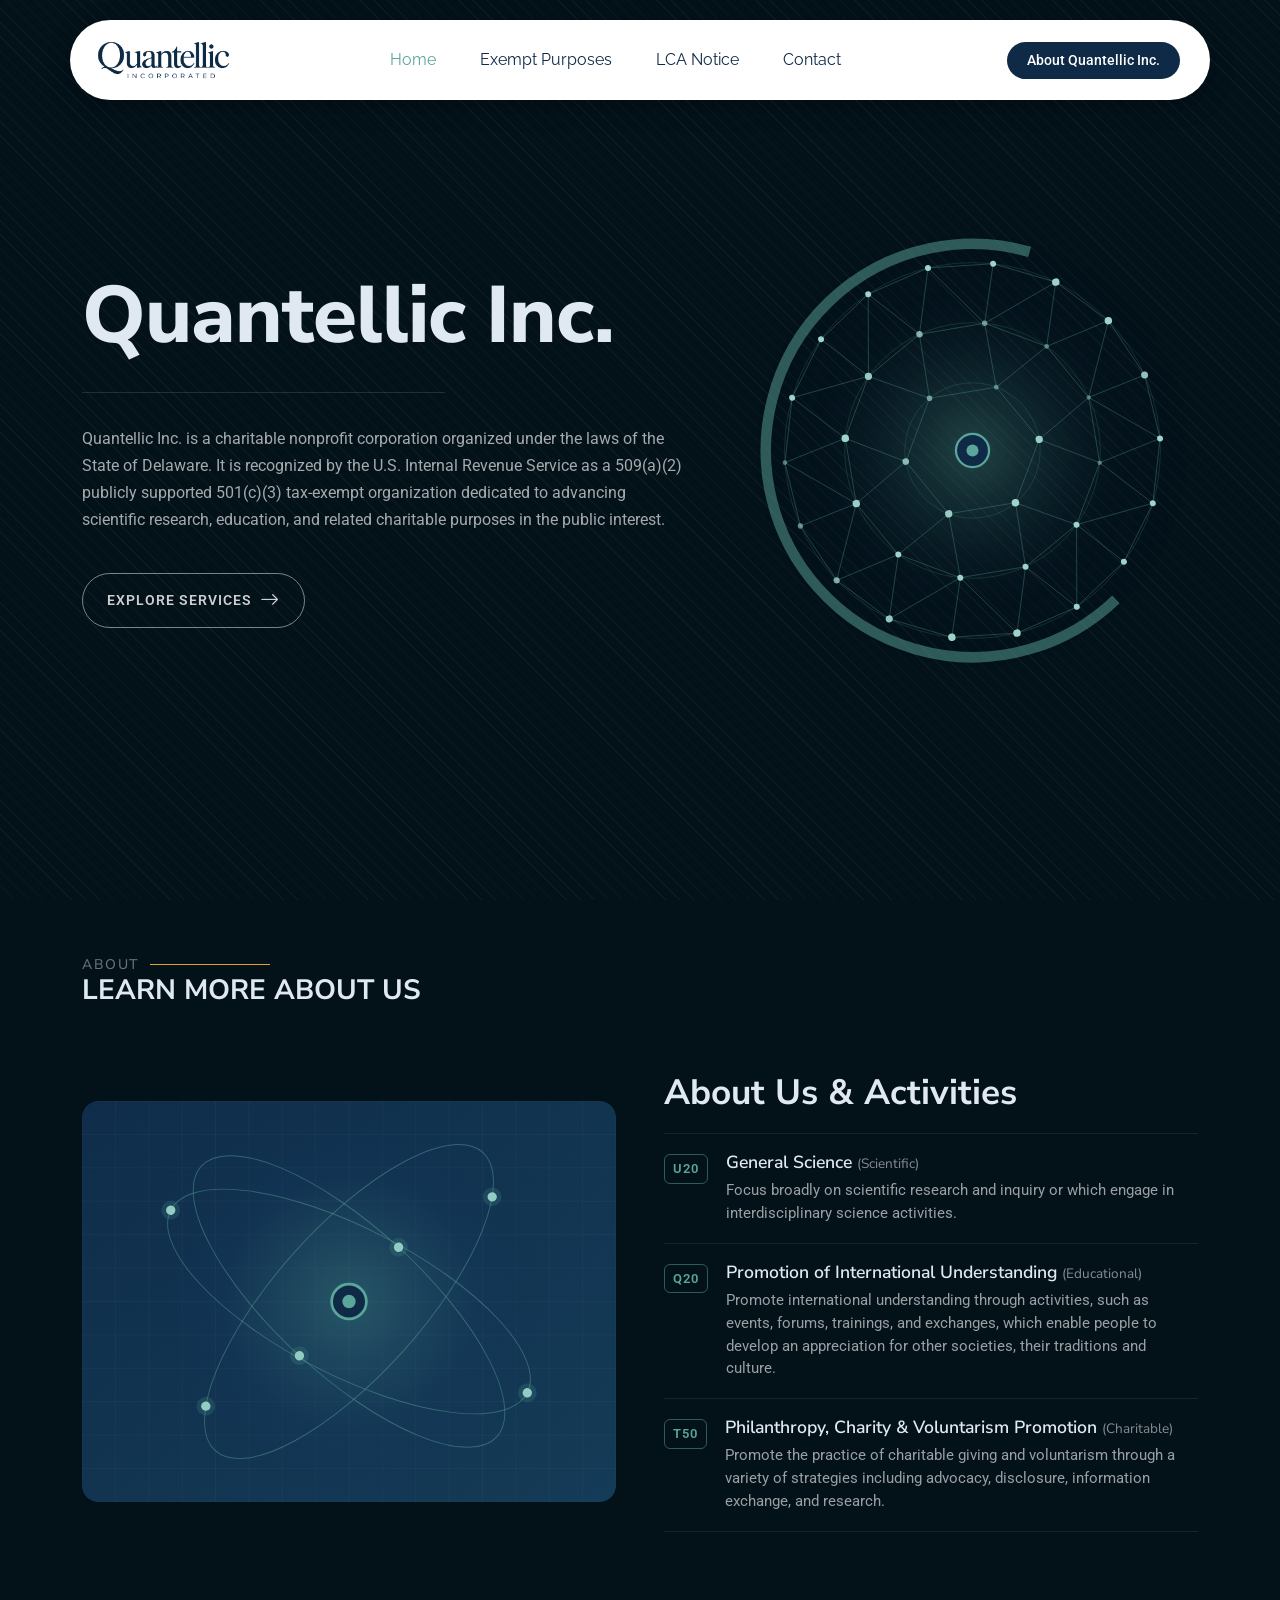
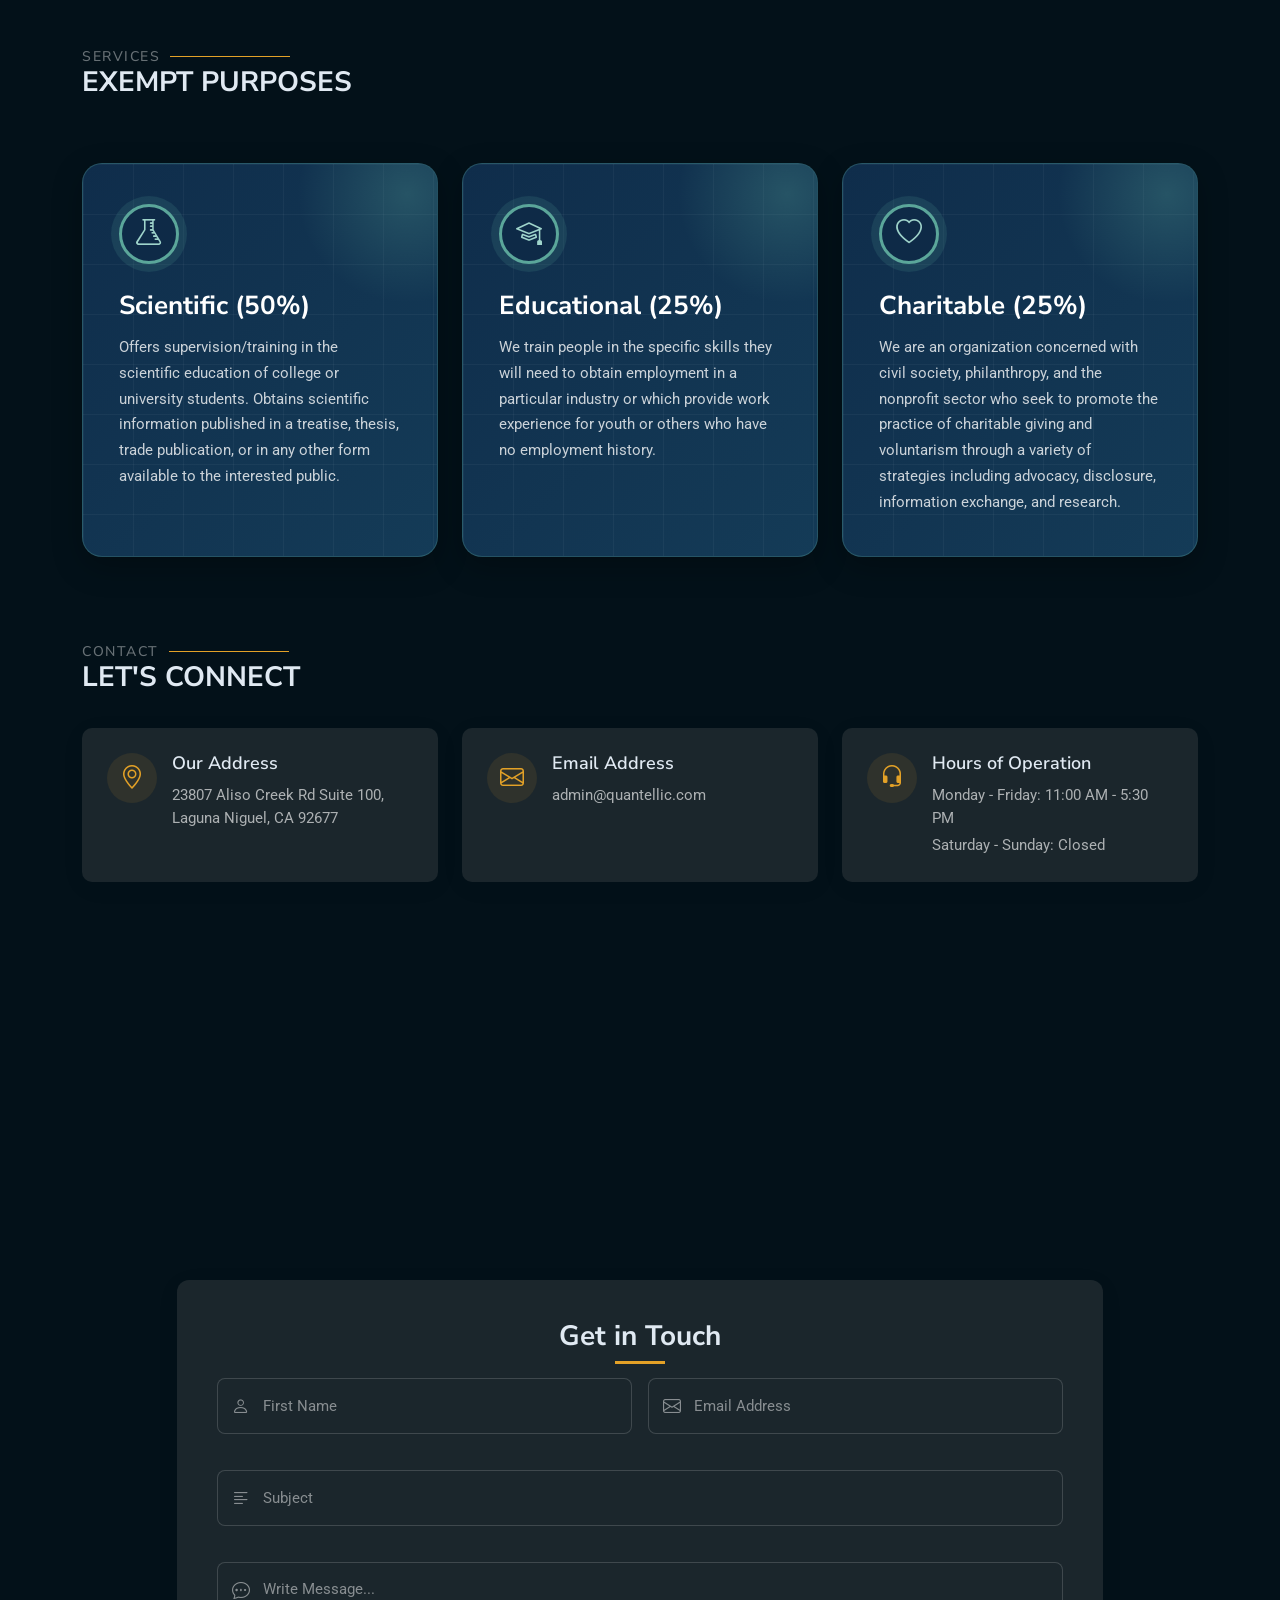
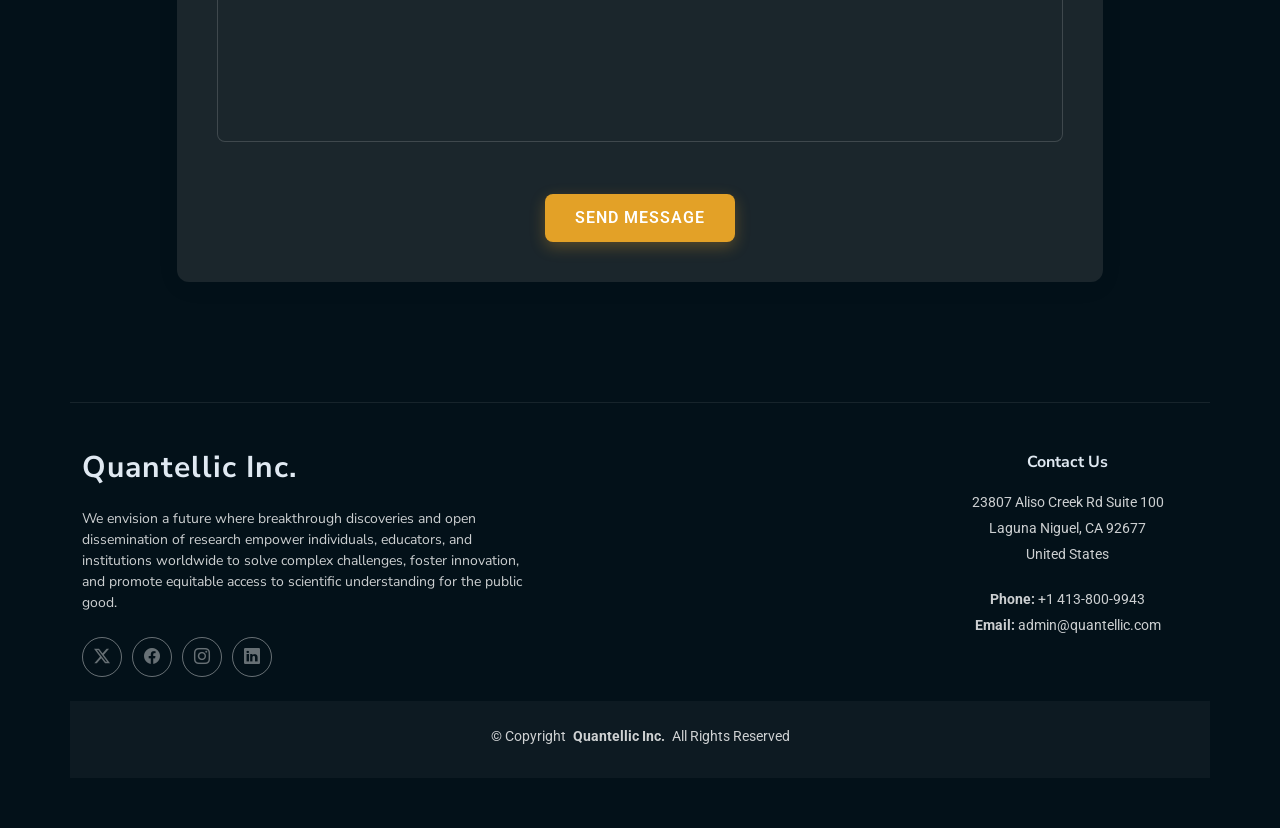
==== index.html @ 85e86e4e "Cache-bust main.css/main.js so browsers pick up the new header styles Co-Authored-By: Claude Fable 5" ====
<!DOCTYPE html>
<html lang="en">

<head>
  <meta charset="utf-8">
  <meta content="width=device-width, initial-scale=1.0" name="viewport">
  <title>Quantellic Inc.</title>
  <meta name="description" content="">
  <meta name="keywords" content="">

  <!-- Favicons -->
  <link href="assets/img/favicon.png" rel="icon" type="image/png">
  <link href="favicon.ico" rel="shortcut icon">
  <link href="assets/img/apple-touch-icon.png" rel="apple-touch-icon">

  <!-- Fonts -->
  <link href="https://fonts.googleapis.com" rel="preconnect">
  <link href="https://fonts.gstatic.com" rel="preconnect" crossorigin>
  <link href="https://fonts.googleapis.com/css2?family=Roboto:ital,wght@0,100;0,300;0,400;0,500;0,700;0,900;1,100;1,300;1,400;1,500;1,700;1,900&family=Raleway:ital,wght@0,100;0,200;0,300;0,400;0,500;0,600;0,700;0,800;0,900;1,100;1,200;1,300;1,400;1,500;1,600;1,700;1,800;1,900&family=Nunito+Sans:ital,wght@0,200;0,300;0,400;0,600;0,700;0,800;0,900;1,200;1,300;1,400;1,600;1,700;1,800;1,900&display=swap" rel="stylesheet">

  <!-- Vendor CSS Files -->
  <link href="assets/vendor/bootstrap/css/bootstrap.min.css" rel="stylesheet">
  <link href="assets/vendor/bootstrap-icons/bootstrap-icons.css" rel="stylesheet">
  <link href="assets/vendor/aos/aos.css" rel="stylesheet">
  <link href="assets/vendor/swiper/swiper-bundle.min.css" rel="stylesheet">
  <link href="assets/vendor/glightbox/css/glightbox.min.css" rel="stylesheet">

  <!-- Main CSS File -->
  <link href="assets/css/main.css?v=20261016" rel="stylesheet">

  <!-- =======================================================
  * Template Name: Strategy
  * Template URL: https://bootstrapmade.com/strategy-bootstrap-agency-template/
  * Updated: Jun 06 2025 with Bootstrap v5.3.6
  * Author: BootstrapMade.com
  * License: https://bootstrapmade.com/license/
  ======================================================== -->
</head>

<body class="index-page">

  <header id="header" class="header d-flex align-items-center fixed-top">
    <div class="header-container container-fluid container-xl position-relative d-flex align-items-center justify-content-between">

      <a href="index.html" class="logo d-flex align-items-center me-auto me-xl-0">
        <img src="assets/img/wordmark.png" alt="Quantellic Inc.">
        <h1 class="sitename visually-hidden">Quantellic Inc.</h1>
      </a>

      <nav id="navmenu" class="navmenu">
        <ul>
          <li><a href="#hero" class="active">Home</a></li>
          <!-- <li><a href="#about">About</a></li> -->
          <li><a href="#services">Exempt Purposes</a></li>
          <!-- <li class="dropdown"><a href="#"><span>Dropdown</span> <i class="bi bi-chevron-down toggle-dropdown"></i></a>
            <ul>
              <li><a href="#">Dropdown 1</a></li>
              <li class="dropdown"><a href="#"><span>Deep Dropdown</span> <i class="bi bi-chevron-down toggle-dropdown"></i></a>
                <ul>
                  <li><a href="#">Deep Dropdown 1</a></li>
                  <li><a href="#">Deep Dropdown 2</a></li>
                  <li><a href="#">Deep Dropdown 3</a></li>
                  <li><a href="#">Deep Dropdown 4</a></li>
                  <li><a href="#">Deep Dropdown 5</a></li>
                </ul>
              </li>
              <li><a href="#">Dropdown 2</a></li>
              <li><a href="#">Dropdown 3</a></li>
              <li><a href="#">Dropdown 4</a></li>
            </ul>
          </li> -->
           <li><a href="pdf/Quantellic_LCA_Notices_ETA9035E_Combined.pdf">LCA Notice</a></li>
          <li><a href="#contact">Contact</a></li>
        </ul>
        <i class="mobile-nav-toggle d-xl-none bi bi-list"></i>
      </nav>

      <a class="btn-getstarted" href="#about">About Quantellic Inc.</a>

    </div>
  </header>

  <main class="main">

    <!-- Hero Section -->
    <section id="hero" class="hero section">
      <div class="container">
        <div class="row">
          <div class="col-lg-7 content-col" data-aos="fade-up">
            <div class="content">
              <div class="main-heading">
                <h1>Quantellic Inc.</h1>
              </div>

              <div class="divider"></div>

              <div class="description">
                <p>Quantellic Inc. is a charitable nonprofit corporation organized under the laws of the State of Delaware. It is recognized by the U.S. Internal Revenue Service as a 509(a)(2) publicly supported 501(c)(3) tax-exempt organization dedicated to advancing scientific research, education, and related charitable purposes in the public interest.</p>
              </div>

              <div class="cta-button">
                <a href="#services" class="btn">
                  <span>EXPLORE SERVICES</span>
                  <i class="bi bi-arrow-right"></i>
                </a>
              </div>
            </div>
          </div>

          <div class="col-lg-5" data-aos="zoom-out">
            <div class="visual-content">
              <div class="fluid-shape">
                <img src="assets/img/hero-network.svg" alt="Research network illustration" class="fluid-img">
              </div>
            </div>
          </div>
        </div>
      </div>
    </section><!-- /Hero Section -->

    <!-- About Section -->
    <section id="about" class="about section">

      <!-- Section Title -->
      <div class="container section-title" data-aos="fade-up">
        <h2>About</h2>
        <div><span>Learn More</span> <span class="description-title">About Us</span></div>
      </div><!-- End Section Title -->

      <div class="container">

        <div class="row gx-5 align-items-center">
          <div class="col-lg-6" data-aos="fade-right" data-aos-delay="200">
            <div class="about-image">
              <img src="assets/img/about-orbits.svg" class="img-fluid rounded-4 shadow-sm" alt="Orbital illustration">
            </div>
          </div>

          <div class="col-lg-6 mt-4 mt-lg-0" data-aos="fade-left" data-aos-delay="300">
            <div class="about-content">
              <h2>About Us &amp; Activities</h2>

              <div class="activity-item">
                <span class="code">U20</span>
                <div>
                  <h4>General Science <small>(Scientific)</small></h4>
                  <p>Focus broadly on scientific research and inquiry or which engage in interdisciplinary science activities.</p>
                </div>
              </div>

              <div class="activity-item">
                <span class="code">Q20</span>
                <div>
                  <h4>Promotion of International Understanding <small>(Educational)</small></h4>
                  <p>Promote international understanding through activities, such as events, forums, trainings, and exchanges, which enable people to develop an appreciation for other societies, their traditions and culture.</p>
                </div>
              </div>

              <div class="activity-item">
                <span class="code">T50</span>
                <div>
                  <h4>Philanthropy, Charity &amp; Voluntarism Promotion <small>(Charitable)</small></h4>
                  <p>Promote the practice of charitable giving and voluntarism through a variety of strategies including advocacy, disclosure, information exchange, and research.</p>
                </div>
              </div>
            </div>
          </div>
        </div>

      </div>

    </section><!-- /About Section -->

    <!-- Services Section -->
    <section id="services" class="services section">

      <!-- Section Title -->
      <div class="container section-title" data-aos="fade-up">
        <h2>Services</h2>
        <div><span></span> <span class="description-title">Exempt Purposes</span></div>
      </div><!-- End Section Title -->

      <div class="container">
        <div class="row gy-4">
          <div class="col-lg-4 col-md-6" data-aos="fade-up" data-aos-delay="100">
            <div class="service-card">
              <div class="service-icon">
                <i class="bi bi-flask"></i>
              </div>
              <h3>Scientific (50%)</h3>
              <p>Offers supervision/training in the scientific education of college or university students. Obtains scientific information published in a treatise, thesis, trade publication, or in any other form available to the interested public.</p>
            </div>
          </div>
          <div class="col-lg-4 col-md-6" data-aos="fade-up" data-aos-delay="200">
            <div class="service-card">
              <div class="service-icon">
                <i class="bi bi-mortarboard"></i>
              </div>
              <h3>Educational (25%)</h3>
              <p>We train people in the specific skills they will need to obtain employment in a particular industry or which provide work experience for youth or others who have no employment history.</p>
            </div>
          </div>
          <div class="col-lg-4 col-md-6" data-aos="fade-up" data-aos-delay="300">
            <div class="service-card">
              <div class="service-icon">
                <i class="bi bi-heart"></i>
              </div>
              <h3>Charitable (25%)</h3>
              <p>We are an organization concerned with civil society, philanthropy, and the nonprofit sector who seek to promote the practice of charitable giving and voluntarism through a variety of strategies including advocacy, disclosure, information exchange, and research.</p>
            </div>
          </div>
        </div>
      </div>
    </section><!-- /Services Section -->


    <!-- Call To Action Section -->
   <!--  <section id="call-to-action" class="call-to-action section">

      <div class="container" data-aos="fade-up" data-aos-delay="100">

        <div class="advertise-1 d-flex flex-column flex-lg-row gap-4 align-items-center position-relative">

          <div class="content-left flex-grow-1" data-aos="fade-right" data-aos-delay="200">
            <span class="badge text-uppercase mb-2">Don't Miss!</span>
            <h2>Revolutionize Your Digital Experience Today</h2>
            <p class="my-4">Strategia accelerates your business growth through innovative solutions and cutting-edge technology. Join thousands of satisfied customers who have transformed their operations.</p>

            <div class="features d-flex flex-wrap gap-3 mb-4">
              <div class="feature-item">
                <i class="bi bi-check-circle-fill"></i>
                <span>Premium Support</span>
              </div>
              <div class="feature-item">
                <i class="bi bi-check-circle-fill"></i>
                <span>Cloud Integration</span>
              </div>
              <div class="feature-item">
                <i class="bi bi-check-circle-fill"></i>
                <span>Real-time Analytics</span>
              </div>
            </div>

            <div class="cta-buttons d-flex flex-wrap gap-3">
              <a href="#" class="btn btn-primary">Start Free Trial</a>
              <a href="#" class="btn btn-outline">Learn More</a>
            </div>
          </div>

          <div class="content-right position-relative" data-aos="fade-left" data-aos-delay="300">
            <img src="assets/img/misc/misc-1.webp" alt="Scientific" class="img-fluid rounded-4">
            <div class="floating-card">
              <div class="card-icon">
                <i class="bi bi-graph-up-arrow"></i>
              </div>
              <div class="card-content">
                <span class="stats-number">245%</span>
                <span class="stats-text">Growth Rate</span>
              </div>
            </div>
          </div>

          <div class="decoration">
            <div class="circle-1"></div>
            <div class="circle-2"></div>
          </div>

        </div>

      </div>

    </section> --><!-- /Call To Action Section -->

    <!-- Testimonials Section -->
    <!-- <section id="testimonials" class="testimonials section light-background"> -->

      <!-- Section Title -->
      <!-- <div class="container section-title" data-aos="fade-up">
        <h2>Testimonials</h2>
        <div><span>Check Our</span> <span class="description-title">Testimonials</span></div>
      </div> --><!-- End Section Title -->

      <!-- <div class="container" data-aos="fade-up" data-aos-delay="100">

        <div class="testimonials-slider swiper init-swiper">
          <script type="application/json" class="swiper-config">
            {
              "slidesPerView": 1,
              "loop": true,
              "speed": 600,
              "autoplay": {
                "delay": 5000
              },
              "navigation": {
                "nextEl": ".swiper-button-next",
                "prevEl": ".swiper-button-prev"
              }
            }
          </script>

          <div class="swiper-wrapper">

            <div class="swiper-slide">
              <div class="testimonial-item">
                <div class="row">
                  <div class="col-lg-8">
                    <h2>Sed ut perspiciatis unde omnis</h2>
                    <p>
                      Proin iaculis purus consequat sem cure digni ssim donec porttitora entum suscipit rhoncus. Accusantium quam, ultricies eget id, aliquam eget nibh et. Maecen aliquam, risus at semper.
                    </p>
                    <p>
                      Beatae magnam dolore quia ipsum. Voluptatem totam et qui dolore dignissimos. Amet quia sapiente laudantium nihil illo et assumenda sit cupiditate. Nam perspiciatis perferendis minus consequatur. Enim ut eos quo.
                    </p>
                    <div class="profile d-flex align-items-center">
                      <img src="assets/img/person/person-m-7.webp" class="profile-img" alt="">
                      <div class="profile-info">
                        <h3>Saul Goodman</h3>
                        <span>Client</span>
                      </div>
                    </div>
                  </div>
                  <div class="col-lg-4 d-none d-lg-block">
                    <div class="featured-img-wrapper">
                      <img src="assets/img/person/person-m-7.webp" class="featured-img" alt="">
                    </div>
                  </div>
                </div>
              </div>
            </div> --><!-- End Testimonial Item -->

            <!-- <div class="swiper-slide">
              <div class="testimonial-item">
                <div class="row">
                  <div class="col-lg-8">
                    <h2>Nemo enim ipsam voluptatem</h2>
                    <p>
                      Export tempor illum tamen malis malis eram quae irure esse labore quem cillum quid cillum eram malis quorum velit fore eram velit sunt aliqua noster fugiat irure amet legam anim culpa.
                    </p>
                    <p>
                      Dolorem excepturi esse qui amet maxime quibusdam aut repellendus voluptatum. Corrupti enim a repellat cumque est laborum fuga consequuntur. Dolorem nostrum deleniti quas voluptatem iure dolorum rerum. Repudiandae doloribus ut repellat harum vero aut. Modi aut velit aperiam aspernatur odit ut vitae.
                    </p>
                    <div class="profile d-flex align-items-center">
                      <img src="assets/img/person/person-f-8.webp" class="profile-img" alt="">
                      <div class="profile-info">
                        <h3>Sara Wilsson</h3>
                        <span>Designer</span>
                      </div>
                    </div>
                  </div>
                  <div class="col-lg-4 d-none d-lg-block">
                    <div class="featured-img-wrapper">
                      <img src="assets/img/person/person-f-8.webp" class="featured-img" alt="">
                    </div>
                  </div>
                </div>
              </div>
            </div> --><!-- End Testimonial Item -->

            <!-- <div class="swiper-slide">
              <div class="testimonial-item">
                <div class="row">
                  <div class="col-lg-8">
                    <h2>
                      Labore nostrum eos impedit
                    </h2>
                    <p>
                      Fugiat enim eram quae cillum dolore dolor amet nulla culpa multos export minim fugiat minim velit minim dolor enim duis veniam ipsum anim magna sunt elit fore quem dolore labore illum veniam.
                    </p>
                    <p>
                      Itaque ut explicabo vero occaecati est quam rerum sed. Numquam tempora aut aut quaerat quia illum. Nobis quia autem odit ipsam numquam. Doloribus sit sint corporis eius totam fuga. Hic nostrum suscipit corrupti nam expedita adipisci aut optio.
                    </p>
                    <div class="profile d-flex align-items-center">
                      <img src="assets/img/person/person-m-9.webp" class="profile-img" alt="">
                      <div class="profile-info">
                        <h3>Matt Brandon</h3>
                        <span>Freelancer</span>
                      </div>
                    </div>
                  </div>
                  <div class="col-lg-4 d-none d-lg-block">
                    <div class="featured-img-wrapper">
                      <img src="assets/img/person/person-m-9.webp" class="featured-img" alt="">
                    </div>
                  </div>
                </div>
              </div>
            </div> --><!-- End Testimonial Item -->

            <!-- <div class="swiper-slide">
              <div class="testimonial-item">
                <div class="row">
                  <div class="col-lg-8">
                    <h2>Impedit dolor facilis nulla</h2>
                    <p>
                      Enim nisi quem export duis labore cillum quae magna enim sint quorum nulla quem veniam duis minim tempor labore quem eram duis noster aute amet eram fore quis sint minim.
                    </p>
                    <p>
                      Omnis aspernatur accusantium qui delectus praesentium repellendus. Facilis sint odio aspernatur voluptas commodi qui qui qui pariatur. Corrupti deleniti itaque quaerat ipsum deleniti culpa tempora tempore. Et consequatur exercitationem hic aspernatur nobis est voluptatibus architecto laborum.
                    </p>
                    <div class="profile d-flex align-items-center">
                      <img src="assets/img/person/person-f-10.webp" class="profile-img" alt="">
                      <div class="profile-info">
                        <h3>Jena Karlis</h3>
                        <span>Store Owner</span>
                      </div>
                    </div>
                  </div>
                  <div class="col-lg-4 d-none d-lg-block">
                    <div class="featured-img-wrapper">
                      <img src="assets/img/person/person-f-10.webp" class="featured-img" alt="">
                    </div>
                  </div>
                </div>
              </div>
            </div> --><!-- End Testimonial Item -->

         <!--  </div>

          <div class="swiper-navigation w-100 d-flex align-items-center justify-content-center">
            <div class="swiper-button-prev"></div>
            <div class="swiper-button-next"></div>
          </div>

        </div>

      </div>

    </section> --><!-- /Testimonials Section -->

    <!-- Portfolio Section -->
    <!-- <section id="portfolio" class="portfolio section"> -->

      <!-- Section Title -->
      <!-- <div class="container section-title" data-aos="fade-up">
        <h2>Portfolio</h2>
        <div><span>Check Our</span> <span class="description-title">Portfolio</span></div>
      </div> --><!-- End Section Title -->

      <!-- <div class="container-fluid" data-aos="fade-up" data-aos-delay="100">

        <div class="isotope-layout" data-default-filter="*" data-layout="masonry" data-sort="original-order">

          <ul class="portfolio-filters isotope-filters" data-aos="fade-up" data-aos-delay="200">
            <li data-filter="*" class="filter-active">
              <i class="bi bi-grid-3x3"></i> All Projects
            </li>
            <li data-filter=".filter-ui">
              <i class="bi bi-phone"></i> UI/UX
            </li>
            <li data-filter=".filter-development">
              <i class="bi bi-code-slash"></i> Development
            </li>
            <li data-filter=".filter-photography">
              <i class="bi bi-camera"></i> Photography
            </li>
            <li data-filter=".filter-marketing">
              <i class="bi bi-graph-up"></i> Marketing
            </li>
          </ul>

          <div class="row g-4 isotope-container" data-aos="fade-up" data-aos-delay="300">

            <div class="col-xl-3 col-lg-4 col-md-6 portfolio-item isotope-item filter-ui">
              <article class="portfolio-entry">
                <figure class="entry-image">
                  <img src="assets/img/portfolio/portfolio-1.webp" class="img-fluid" alt="" loading="lazy">
                  <div class="entry-overlay">
                    <div class="overlay-content">
                      <div class="entry-meta">UI/UX Design</div>
                      <h3 class="entry-title">Mobile Banking App</h3>
                      <div class="entry-links">
                        <a href="assets/img/portfolio/portfolio-1.webp" class="glightbox" data-gallery="portfolio-gallery-ui" data-glightbox="title: Mobile Banking App; description: Praesent commodo cursus magna, vel scelerisque nisl consectetur.">
                          <i class="bi bi-arrows-angle-expand"></i>
                        </a>
                        <a href="portfolio-details.html">
                          <i class="bi bi-arrow-right"></i>
                        </a>
                      </div>
                    </div>
                  </div>
                </figure>
              </article>
            </div> --><!-- End Portfolio Item -->

            <!-- <div class="col-xl-3 col-lg-4 col-md-6 portfolio-item isotope-item filter-development">
              <article class="portfolio-entry">
                <figure class="entry-image">
                  <img src="assets/img/portfolio/portfolio-10.webp" class="img-fluid" alt="" loading="lazy">
                  <div class="entry-overlay">
                    <div class="overlay-content">
                      <div class="entry-meta">Development</div>
                      <h3 class="entry-title">E-Learning Platform</h3>
                      <div class="entry-links">
                        <a href="assets/img/portfolio/portfolio-10.webp" class="glightbox" data-gallery="portfolio-gallery-development" data-glightbox="title: E-Learning Platform; description: Nulla vitae elit libero, a pharetra augue mollis interdum.">
                          <i class="bi bi-arrows-angle-expand"></i>
                        </a>
                        <a href="portfolio-details.html">
                          <i class="bi bi-arrow-right"></i>
                        </a>
                      </div>
                    </div>
                  </div>
                </figure>
              </article>
            </div> --><!-- End Portfolio Item -->

            <!-- <div class="col-xl-3 col-lg-4 col-md-6 portfolio-item isotope-item filter-photography">
              <article class="portfolio-entry">
                <figure class="entry-image">
                  <img src="assets/img/portfolio/portfolio-7.webp" class="img-fluid" alt="" loading="lazy">
                  <div class="entry-overlay">
                    <div class="overlay-content">
                      <div class="entry-meta">Photography</div>
                      <h3 class="entry-title">Urban Architecture</h3>
                      <div class="entry-links">
                        <a href="assets/img/portfolio/portfolio-7.webp" class="glightbox" data-gallery="portfolio-gallery-photography" data-glightbox="title: Urban Architecture; description: Sed ut perspiciatis unde omnis iste natus error sit voluptatem.">
                          <i class="bi bi-arrows-angle-expand"></i>
                        </a>
                        <a href="portfolio-details.html">
                          <i class="bi bi-arrow-right"></i>
                        </a>
                      </div>
                    </div>
                  </div>
                </figure>
              </article>
            </div> --><!-- End Portfolio Item -->

            <!-- <div class="col-xl-3 col-lg-4 col-md-6 portfolio-item isotope-item filter-marketing">
              <article class="portfolio-entry">
                <figure class="entry-image">
                  <img src="assets/img/portfolio/portfolio-4.webp" class="img-fluid" alt="" loading="lazy">
                  <div class="entry-overlay">
                    <div class="overlay-content">
                      <div class="entry-meta">Marketing</div>
                      <h3 class="entry-title">Social Media Campaign</h3>
                      <div class="entry-links">
                        <a href="assets/img/portfolio/portfolio-4.webp" class="glightbox" data-gallery="portfolio-gallery-marketing" data-glightbox="title: Social Media Campaign; description: Quis autem vel eum iure reprehenderit qui in ea voluptate.">
                          <i class="bi bi-arrows-angle-expand"></i>
                        </a>
                        <a href="portfolio-details.html">
                          <i class="bi bi-arrow-right"></i>
                        </a>
                      </div>
                    </div>
                  </div>
                </figure>
              </article>
            </div> --><!-- End Portfolio Item -->

            <!-- <div class="col-xl-3 col-lg-4 col-md-6 portfolio-item isotope-item filter-ui">
              <article class="portfolio-entry">
                <figure class="entry-image">
                  <img src="assets/img/portfolio/portfolio-2.webp" class="img-fluid" alt="" loading="lazy">
                  <div class="entry-overlay">
                    <div class="overlay-content">
                      <div class="entry-meta">UI/UX Design</div>
                      <h3 class="entry-title">Smart Home Interface</h3>
                      <div class="entry-links">
                        <a href="assets/img/portfolio/portfolio-2.webp" class="glightbox" data-gallery="portfolio-gallery-ui" data-glightbox="title: Smart Home Interface; description: At vero eos et accusamus et iusto odio dignissimos ducimus.">
                          <i class="bi bi-arrows-angle-expand"></i>
                        </a>
                        <a href="portfolio-details.html">
                          <i class="bi bi-arrow-right"></i>
                        </a>
                      </div>
                    </div>
                  </div>
                </figure>
              </article>
            </div> --><!-- End Portfolio Item -->

            <!-- <div class="col-xl-3 col-lg-4 col-md-6 portfolio-item isotope-item filter-development">
              <article class="portfolio-entry">
                <figure class="entry-image">
                  <img src="assets/img/portfolio/portfolio-11.webp" class="img-fluid" alt="" loading="lazy">
                  <div class="entry-overlay">
                    <div class="overlay-content">
                      <div class="entry-meta">Development</div>
                      <h3 class="entry-title">Cloud Management System</h3>
                      <div class="entry-links">
                        <a href="assets/img/portfolio/portfolio-11.webp" class="glightbox" data-gallery="portfolio-gallery-development" data-glightbox="title: Cloud Management System; description: Temporibus autem quibusdam et aut officiis debitis.">
                          <i class="bi bi-arrows-angle-expand"></i>
                        </a>
                        <a href="portfolio-details.html">
                          <i class="bi bi-arrow-right"></i>
                        </a>
                      </div>
                    </div>
                  </div>
                </figure>
              </article>
            </div> --><!-- End Portfolio Item -->

            <!-- <div class="col-xl-3 col-lg-4 col-md-6 portfolio-item isotope-item filter-photography">
              <article class="portfolio-entry">
                <figure class="entry-image">
                  <img src="assets/img/portfolio/portfolio-8.webp" class="img-fluid" alt="" loading="lazy">
                  <div class="entry-overlay">
                    <div class="overlay-content">
                      <div class="entry-meta">Photography</div>
                      <h3 class="entry-title">Nature Collection</h3>
                      <div class="entry-links">
                        <a href="assets/img/portfolio/portfolio-8.webp" class="glightbox" data-gallery="portfolio-gallery-photography" data-glightbox="title: Nature Collection; description: Integer posuere erat a ante venenatis dapibus posuere velit aliquet.">
                          <i class="bi bi-arrows-angle-expand"></i>
                        </a>
                        <a href="portfolio-details.html">
                          <i class="bi bi-arrow-right"></i>
                        </a>
                      </div>
                    </div>
                  </div>
                </figure>
              </article>
            </div> --><!-- End Portfolio Item -->

            <!-- <div class="col-xl-3 col-lg-4 col-md-6 portfolio-item isotope-item filter-marketing">
              <article class="portfolio-entry">
                <figure class="entry-image">
                  <img src="assets/img/portfolio/portfolio-5.webp" class="img-fluid" alt="" loading="lazy">
                  <div class="entry-overlay">
                    <div class="overlay-content">
                      <div class="entry-meta">Marketing</div>
                      <h3 class="entry-title">Brand Strategy</h3>
                      <div class="entry-links">
                        <a href="assets/img/portfolio/portfolio-5.webp" class="glightbox" data-gallery="portfolio-gallery-marketing" data-glightbox="title: Brand Strategy; description: Fusce dapibus, tellus ac cursus commodo, tortor mauris condimentum.">
                          <i class="bi bi-arrows-angle-expand"></i>
                        </a>
                        <a href="portfolio-details.html">
                          <i class="bi bi-arrow-right"></i>
                        </a>
                      </div>
                    </div>
                  </div>
                </figure>
              </article>
            </div> --><!-- End Portfolio Item -->

          <!-- </div> -->
          <!-- End Portfolio Container -->

        <!-- </div>

      </div>

    </section> -->
    <!-- /Portfolio Section -->

    <!-- Team Section -->
    <!-- <section id="team" class="team section light-background"> -->

      <!-- Section Title -->
      <!-- <div class="container section-title" data-aos="fade-up">
        <h2>Team</h2>
        <div><span>Check Our</span> <span class="description-title">Team</span></div>
      </div> --><!-- End Section Title -->

      <!-- <div class="container" data-aos="fade-up" data-aos-delay="100">

        <div class="row gy-4">

          <div class="col-lg-6" data-aos="fade-up" data-aos-delay="100">
            <div class="team-member d-flex">
              <div class="member-img">
                <img src="assets/img/person/person-m-7.webp" class="img-fluid" alt="" loading="lazy">
              </div>
              <div class="member-info flex-grow-1">
                <h4>Walter White</h4>
                <span>Chief Executive Officer</span>
                <p>Aliquam iure quaerat voluptatem praesentium possimus unde laudantium vel dolorum distinctio dire flow</p>
                <div class="social">
                  <a href=""><i class="bi bi-facebook"></i></a>
                  <a href=""><i class="bi bi-twitter-x"></i></a>
                  <a href=""><i class="bi bi-linkedin"></i></a>
                  <a href=""><i class="bi bi-youtube"></i></a>
                </div>
              </div>
            </div>
          </div> --><!-- End Team Member -->

          <!-- <div class="col-lg-6" data-aos="fade-up" data-aos-delay="200">
            <div class="team-member d-flex">
              <div class="member-img">
                <img src="assets/img/person/person-f-8.webp" class="img-fluid" alt="" loading="lazy">
              </div>
              <div class="member-info flex-grow-1">
                <h4>Sarah Jhonson</h4>
                <span>Product Manager</span>
                <p>Labore ipsam sit consequatur exercitationem rerum laboriosam laudantium aut quod dolores exercitationem ut</p>
                <div class="social">
                  <a href=""><i class="bi bi-facebook"></i></a>
                  <a href=""><i class="bi bi-twitter-x"></i></a>
                  <a href=""><i class="bi bi-linkedin"></i></a>
                  <a href=""><i class="bi bi-youtube"></i></a>
                </div>
              </div>
            </div>
          </div> --><!-- End Team Member -->

          <!-- <div class="col-lg-6" data-aos="fade-up" data-aos-delay="300">
            <div class="team-member d-flex">
              <div class="member-img">
                <img src="assets/img/person/person-m-6.webp" class="img-fluid" alt="" loading="lazy">
              </div>
              <div class="member-info flex-grow-1">
                <h4>William Anderson</h4>
                <span>CTO</span>
                <p>Illum minima ea autem doloremque ipsum quidem quas aspernatur modi ut praesentium vel tque sed facilis at qui</p>
                <div class="social">
                  <a href=""><i class="bi bi-facebook"></i></a>
                  <a href=""><i class="bi bi-twitter-x"></i></a>
                  <a href=""><i class="bi bi-linkedin"></i></a>
                  <a href=""><i class="bi bi-youtube"></i></a>
                </div>
              </div>
            </div>
          </div> --><!-- End Team Member -->

          <!-- <div class="col-lg-6" data-aos="fade-up" data-aos-delay="400">
            <div class="team-member d-flex">
              <div class="member-img">
                <img src="assets/img/person/person-f-4.webp" class="img-fluid" alt="" loading="lazy">
              </div>
              <div class="member-info flex-grow-1">
                <h4>Amanda Jepson</h4>
                <span>Accountant</span>
                <p>Magni voluptatem accusamus assumenda cum nisi aut qui dolorem voluptate sed et veniam quasi quam consectetur</p>
                <div class="social">
                  <a href=""><i class="bi bi-facebook"></i></a>
                  <a href=""><i class="bi bi-twitter-x"></i></a>
                  <a href=""><i class="bi bi-linkedin"></i></a>
                  <a href=""><i class="bi bi-youtube"></i></a>
                </div>
              </div>
            </div>
          </div> --><!-- End Team Member -->

          <!-- <div class="col-lg-6" data-aos="fade-up" data-aos-delay="500">
            <div class="team-member d-flex">
              <div class="member-img">
                <img src="assets/img/person/person-m-12.webp" class="img-fluid" alt="" loading="lazy">
              </div>
              <div class="member-info flex-grow-1">
                <h4>Brian Doe</h4>
                <span>Marketing</span>
                <p>Qui consequuntur quos accusamus magnam quo est molestiae eius laboriosam sunt doloribus quia impedit laborum velit</p>
                <div class="social">
                  <a href=""><i class="bi bi-facebook"></i></a>
                  <a href=""><i class="bi bi-twitter-x"></i></a>
                  <a href=""><i class="bi bi-linkedin"></i></a>
                  <a href=""><i class="bi bi-youtube"></i></a>
                </div>
              </div>
            </div>
          </div> --><!-- End Team Member -->

          <!-- <div class="col-lg-6" data-aos="fade-up" data-aos-delay="600">
            <div class="team-member d-flex">
              <div class="member-img">
                <img src="assets/img/person/person-f-9.webp" class="img-fluid" alt="" loading="lazy">
              </div>
              <div class="member-info flex-grow-1">
                <h4>Josepha Palas</h4>
                <span>Operation</span>
                <p>Sint sint eveniet explicabo amet consequatur nesciunt error enim rerum earum et omnis fugit eligendi cupiditate vel</p>
                <div class="social">
                  <a href=""><i class="bi bi-facebook"></i></a>
                  <a href=""><i class="bi bi-twitter-x"></i></a>
                  <a href=""><i class="bi bi-linkedin"></i></a>
                  <a href=""><i class="bi bi-youtube"></i></a>
                </div>
              </div>
            </div>
          </div> --><!-- End Team Member -->

        <!-- </div>

      </div>

    </section> --><!-- /Team Section -->

    <!-- Pricing Section -->
    <!-- <section id="pricing" class="pricing section"> -->

      <!-- Section Title -->
      <!-- <div class="container section-title" data-aos="fade-up">
        <h2>Pricing</h2>
        <div><span>Check Our</span> <span class="description-title">Pricing</span></div>
      </div> --><!-- End Section Title -->

     <!--  <div class="container" data-aos="fade-up" data-aos-delay="100">

        <div class="row gy-4"> -->
          <!-- Basic Plan -->
          <!-- <div class="col-lg-4 col-md-6" data-aos="zoom-in" data-aos-delay="200">
            <div class="pricing-card">
              <div class="plan-header">
                <div class="plan-icon">
                  <i class="bi bi-box"></i>
                </div>
                <h3>Starter</h3>
                <p>For individuals just getting started</p>
              </div>
              <div class="plan-pricing">
                <div class="price">
                  <span class="currency">$</span>
                  <span class="amount">12</span>
                  <span class="period">/month</span>
                </div>
              </div>
              <div class="plan-features">
                <ul>
                  <li><i class="bi bi-check-circle-fill"></i> Nullam accumsan lorem</li>
                  <li><i class="bi bi-check-circle-fill"></i> Vestibulum auctor dapibus</li>
                  <li><i class="bi bi-check-circle-fill"></i> Nulla consequat massa</li>
                  <li class="disabled"><i class="bi bi-x-circle-fill"></i> In enim justo rhoncus ut</li>
                  <li class="disabled"><i class="bi bi-x-circle-fill"></i> Curabitur ullamcorper ultricies</li>
                </ul>
              </div>
              <div class="plan-cta">
                <a href="#" class="btn-plan">Choose Plan</a>
              </div>
            </div>
          </div> --><!-- End Basic Plan -->

          <!-- Professional Plan -->
          <!-- <div class="col-lg-4 col-md-6" data-aos="zoom-in" data-aos-delay="300">
            <div class="pricing-card popular">
              <div class="popular-tag">Most Popular</div>
              <div class="plan-header">
                <div class="plan-icon">
                  <i class="bi bi-briefcase"></i>
                </div>
                <h3>Professional</h3>
                <p>For small teams and growing businesses</p>
              </div>
              <div class="plan-pricing">
                <div class="price">
                  <span class="currency">$</span>
                  <span class="amount">39</span>
                  <span class="period">/month</span>
                </div>
              </div>
              <div class="plan-features">
                <ul>
                  <li><i class="bi bi-check-circle-fill"></i> Donec quam felis ultricies</li>
                  <li><i class="bi bi-check-circle-fill"></i> Nam eget dui etiam rhoncus</li>
                  <li><i class="bi bi-check-circle-fill"></i> Maecenas tempus tellus</li>
                  <li><i class="bi bi-check-circle-fill"></i> Donec pede justo fringilla</li>
                  <li class="disabled"><i class="bi bi-x-circle-fill"></i> Cras dapibus vivamus</li>
                </ul>
              </div>
              <div class="plan-cta">
                <a href="#" class="btn-plan">Choose Plan</a>
              </div>
            </div>
          </div> --><!-- End Professional Plan -->

          <!-- Enterprise Plan -->
          <!-- <div class="col-lg-4 col-md-6" data-aos="zoom-in" data-aos-delay="400">
            <div class="pricing-card">
              <div class="plan-header">
                <div class="plan-icon">
                  <i class="bi bi-building"></i>
                </div>
                <h3>Enterprise</h3>
                <p>For large organizations and corporations</p>
              </div>
              <div class="plan-pricing">
                <div class="price">
                  <span class="currency">$</span>
                  <span class="amount">79</span>
                  <span class="period">/month</span>
                </div>
              </div>
              <div class="plan-features">
                <ul>
                  <li><i class="bi bi-check-circle-fill"></i> Etiam sit amet orci eget</li>
                  <li><i class="bi bi-check-circle-fill"></i> Pellentesque posuere vulputate</li>
                  <li><i class="bi bi-check-circle-fill"></i> Quisque rutrum aenean</li>
                  <li><i class="bi bi-check-circle-fill"></i> Fusce vulputate eleifend</li>
                  <li><i class="bi bi-check-circle-fill"></i> Phasellus viverra nulla</li>
                </ul>
              </div>
              <div class="plan-cta">
                <a href="#" class="btn-plan">Choose Plan</a>
              </div>
            </div>
          </div> --><!-- End Enterprise Plan -->
        <!-- </div>

      </div> -->

    </section><!-- /Pricing Section -->

    <!-- Faq Section -->
    <!-- <section class="faq-9 faq section" id="faq">

      <div class="container">
        <div class="row">

          <div class="col-lg-5" data-aos="fade-up">
            <h2 class="faq-title">Have a question? Check out the FAQ</h2>
            <p class="faq-description">Maecenas tempus tellus eget condimentum rhoncus sem quam semper libero sit amet adipiscing sem neque sed ipsum.</p>
            <div class="faq-arrow d-none d-lg-block" data-aos="fade-up" data-aos-delay="200">
              <svg class="faq-arrow" width="200" height="211" viewBox="0 0 200 211" fill="none" xmlns="http://www.w3.org/2000/svg">
                <path d="M198.804 194.488C189.279 189.596 179.529 185.52 169.407 182.07L169.384 182.049C169.227 181.994 169.07 181.939 168.912 181.884C166.669 181.139 165.906 184.546 167.669 185.615C174.053 189.473 182.761 191.837 189.146 195.695C156.603 195.912 119.781 196.591 91.266 179.049C62.5221 161.368 48.1094 130.695 56.934 98.891C84.5539 98.7247 112.556 84.0176 129.508 62.667C136.396 53.9724 146.193 35.1448 129.773 30.2717C114.292 25.6624 93.7109 41.8875 83.1971 51.3147C70.1109 63.039 59.63 78.433 54.2039 95.0087C52.1221 94.9842 50.0776 94.8683 48.0703 94.6608C30.1803 92.8027 11.2197 83.6338 5.44902 65.1074C-1.88449 41.5699 14.4994 19.0183 27.9202 1.56641C28.6411 0.625793 27.2862 -0.561638 26.5419 0.358501C13.4588 16.4098 -0.221091 34.5242 0.896608 56.5659C1.8218 74.6941 14.221 87.9401 30.4121 94.2058C37.7076 97.0203 45.3454 98.5003 53.0334 98.8449C47.8679 117.532 49.2961 137.487 60.7729 155.283C87.7615 197.081 139.616 201.147 184.786 201.155L174.332 206.827C172.119 208.033 174.345 211.287 176.537 210.105C182.06 207.125 187.582 204.122 193.084 201.144C193.346 201.147 195.161 199.887 195.423 199.868C197.08 198.548 193.084 201.144 195.528 199.81C196.688 199.192 197.846 198.552 199.006 197.935C200.397 197.167 200.007 195.087 198.804 194.488ZM60.8213 88.0427C67.6894 72.648 78.8538 59.1566 92.1207 49.0388C98.8475 43.9065 106.334 39.2953 114.188 36.1439C117.295 34.8947 120.798 33.6609 124.168 33.635C134.365 33.5511 136.354 42.9911 132.638 51.031C120.47 77.4222 86.8639 93.9837 58.0983 94.9666C58.8971 92.6666 59.783 90.3603 60.8213 88.0427Z" fill="currentColor"></path>
              </svg>
            </div>
          </div>

          <div class="col-lg-7" data-aos="fade-up" data-aos-delay="300">
            <div class="faq-container">

              <div class="faq-item faq-active">
                <h3>Non consectetur a erat nam at lectus urna duis?</h3>
                <div class="faq-content">
                  <p>Feugiat pretium nibh ipsum consequat. Tempus iaculis urna id volutpat lacus laoreet non curabitur gravida. Venenatis lectus magna fringilla urna porttitor rhoncus dolor purus non.</p>
                </div>
                <i class="faq-toggle bi bi-chevron-right"></i>
              </div> --><!-- End Faq item-->

              <!-- <div class="faq-item">
                <h3>Feugiat scelerisque varius morbi enim nunc faucibus?</h3>
                <div class="faq-content">
                  <p>Dolor sit amet consectetur adipiscing elit pellentesque habitant morbi. Id interdum velit laoreet id donec ultrices. Fringilla phasellus faucibus scelerisque eleifend donec pretium. Est pellentesque elit ullamcorper dignissim. Mauris ultrices eros in cursus turpis massa tincidunt dui.</p>
                </div>
                <i class="faq-toggle bi bi-chevron-right"></i>
              </div> --><!-- End Faq item-->

              <!-- <div class="faq-item">
                <h3>Dolor sit amet consectetur adipiscing elit pellentesque?</h3>
                <div class="faq-content">
                  <p>Eleifend mi in nulla posuere sollicitudin aliquam ultrices sagittis orci. Faucibus pulvinar elementum integer enim. Sem nulla pharetra diam sit amet nisl suscipit. Rutrum tellus pellentesque eu tincidunt. Lectus urna duis convallis convallis tellus. Urna molestie at elementum eu facilisis sed odio morbi quis</p>
                </div>
                <i class="faq-toggle bi bi-chevron-right"></i>
              </div> --><!-- End Faq item-->

              <!-- <div class="faq-item">
                <h3>Ac odio tempor orci dapibus. Aliquam eleifend mi in nulla?</h3>
                <div class="faq-content">
                  <p>Dolor sit amet consectetur adipiscing elit pellentesque habitant morbi. Id interdum velit laoreet id donec ultrices. Fringilla phasellus faucibus scelerisque eleifend donec pretium. Est pellentesque elit ullamcorper dignissim. Mauris ultrices eros in cursus turpis massa tincidunt dui.</p>
                </div>
                <i class="faq-toggle bi bi-chevron-right"></i>
              </div> --><!-- End Faq item-->

              <!-- <div class="faq-item">
                <h3>Tempus quam pellentesque nec nam aliquam sem et tortor?</h3>
                <div class="faq-content">
                  <p>Molestie a iaculis at erat pellentesque adipiscing commodo. Dignissim suspendisse in est ante in. Nunc vel risus commodo viverra maecenas accumsan. Sit amet nisl suscipit adipiscing bibendum est. Purus gravida quis blandit turpis cursus in</p>
                </div>
                <i class="faq-toggle bi bi-chevron-right"></i>
              </div> --><!-- End Faq item-->

              <!-- <div class="faq-item">
                <h3>Perspiciatis quod quo quos nulla quo illum ullam?</h3>
                <div class="faq-content">
                  <p>Enim ea facilis quaerat voluptas quidem et dolorem. Quis et consequatur non sed in suscipit sequi. Distinctio ipsam dolore et.</p>
                </div>
                <i class="faq-toggle bi bi-chevron-right"></i>
              </div> --><!-- End Faq item-->

            <!-- </div>
          </div>

        </div>
      </div> -->
    </section><!-- /Faq Section -->

    <!-- Contact Section -->
    <section id="contact" class="contact section">

      <!-- Section Title -->
      <div class="container section-title" data-aos="fade-up">
        <h2>Contact</h2>
        <div><span>Let's</span> <span class="description-title">Connect</span></div>
      </div><!-- End Section Title -->

      <div class="container" data-aos="fade-up" data-aos-delay="100">

        <!-- Contact Info Boxes -->
        <div class="row gy-4 mb-5">
          <div class="col-lg-4" data-aos="fade-up" data-aos-delay="100">
            <div class="contact-info-box">
              <div class="icon-box">
                <i class="bi bi-geo-alt"></i>
              </div>
              <div class="info-content">
                <h4>Our Address</h4>
                <p>23807 Aliso Creek Rd Suite 100, Laguna Niguel, CA 92677</p>
              </div>
            </div>
          </div>

          <div class="col-lg-4" data-aos="fade-up" data-aos-delay="200">
            <div class="contact-info-box">
              <div class="icon-box">
                <i class="bi bi-envelope"></i>
              </div>
              <div class="info-content">
                <h4>Email Address</h4>
                <p>admin@quantellic.com</p>
              </div>
            </div>
          </div>

          <div class="col-lg-4" data-aos="fade-up" data-aos-delay="300">
            <div class="contact-info-box">
              <div class="icon-box">
                <i class="bi bi-headset"></i>
              </div>
              <div class="info-content">
                <h4>Hours of Operation</h4>
                <p>Monday - Friday: 11:00 AM - 5:30 PM</p>
                <p>Saturday - Sunday: Closed</p>
              </div>
            </div>
          </div>
        </div>

      </div>

      <!-- Google Maps (Full Width) -->
      <div class="map-section" data-aos="fade-up" data-aos-delay="200">
        <iframe src="https://www.google.com/maps/embed?pb=!1m18!1m12!1m3!1d3324.888662241868!2d-117.71946202452807!3d33.5562689733478!2m3!1f0!2f0!3f0!3m2!1i1024!2i768!4f13.1!3m3!1m2!1s0x80dcef8be3635591%3A0xc0ead00037dd3275!2sTailoredSpace%20Laguna%20Niguel!5e0!3m2!1sen!2sus!4v1765847486319!5m2!1sen!2sus" width="100%" height="500" style="border:0;" allowfullscreen="" loading="lazy" referrerpolicy="no-referrer-when-downgrade"></iframe>
      </div>

      <!-- Contact Form Section (Overlapping) -->
      <div class="container form-container-overlap">
        <div class="row justify-content-center" data-aos="fade-up" data-aos-delay="300">
          <div class="col-lg-10">
            <div class="contact-form-wrapper">
              <h2 class="text-center mb-4">Get in Touch</h2>

              <form action="forms/contact.php" method="post" class="php-email-form">
                <div class="row g-3">
                  <div class="col-md-6">
                    <div class="form-group">
                      <div class="input-with-icon">
                        <i class="bi bi-person"></i>
                        <input type="text" class="form-control" name="name" placeholder="First Name" required="">
                      </div>
                    </div>
                  </div>

                  <div class="col-md-6">
                    <div class="form-group">
                      <div class="input-with-icon">
                        <i class="bi bi-envelope"></i>
                        <input type="email" class="form-control" name="email" placeholder="Email Address" required="">
                      </div>
                    </div>
                  </div>

                  <div class="col-md-12">
                    <div class="form-group">
                      <div class="input-with-icon">
                        <i class="bi bi-text-left"></i>
                        <input type="text" class="form-control" name="subject" placeholder="Subject" required="">
                      </div>
                    </div>
                  </div>

                  <div class="col-12">
                    <div class="form-group">
                      <div class="input-with-icon">
                        <i class="bi bi-chat-dots message-icon"></i>
                        <textarea class="form-control" name="message" placeholder="Write Message..." style="height: 180px" required=""></textarea>
                      </div>
                    </div>
                  </div>

                  <div class="col-12">
                    <div class="loading">Loading</div>
                    <div class="error-message"></div>
                    <div class="sent-message">Your message has been sent. Thank you!</div>
                  </div>

                  <div class="col-12 text-center">
                    <button type="submit" class="btn btn-primary btn-submit">SEND MESSAGE</button>
                  </div>
                </div>
              </form>
            </div>
          </div>
        </div>

      </div>

    </section><!-- /Contact Section -->

  </main>

  <footer id="footer" class="footer">

    <div class="container footer-top">
      <div class="row gy-4">
        <div class="col-lg-5 col-md-12 footer-about">
          <a href="index.html" class="logo d-flex align-items-center">
            <span class="sitename">Quantellic Inc.</span>
          </a>
          <p>We envision a future where breakthrough discoveries and open dissemination of research empower individuals, educators, and institutions worldwide to solve complex challenges, foster innovation, and promote equitable access to scientific understanding for the public good.</p>
        <div class="social-links d-flex mt-4">
            <a href=""><i class="bi bi-twitter-x"></i></a>
            <a href=""><i class="bi bi-facebook"></i></a>
            <a href=""><i class="bi bi-instagram"></i></a>
            <a href=""><i class="bi bi-linkedin"></i></a>
          </div>
        </div>

      

        <div class="col-lg-3 col-md-12 ms-lg-auto footer-contact text-center">
          <h4>Contact Us</h4>
          <p>23807 Aliso Creek Rd Suite 100</p>
          <p>Laguna Niguel, CA 92677</p>
          <p>United States</p>
          <p class="mt-4"><strong>Phone:</strong> <span>+1 413-800-9943</span></p>
          <p><strong>Email:</strong> <span>admin@quantellic.com</span></p>
        </div>

      </div>
    </div>

    <div class="container copyright text-center mt-4">
      <p>© <span>Copyright</span> <strong class="px-1 sitename">Quantellic Inc.</strong> <span>All Rights Reserved</span></p>
      <div class="credits">
        <!-- All the links in the footer should remain intact. -->
        <!-- You can delete the links only if you've purchased the pro version. -->
        <!-- Licensing information: https://bootstrapmade.com/license/ -->
        <!-- Purchase the pro version with working PHP/AJAX contact form: [buy-url] -->
       
      </div>
    </div>

  </footer>

  <!-- Scroll Top -->
  <a href="#" id="scroll-top" class="scroll-top d-flex align-items-center justify-content-center"><i class="bi bi-arrow-up-short"></i></a>

  <!-- Preloader -->
  <div id="preloader"></div>

  <!-- Vendor JS Files -->
  <script src="assets/vendor/bootstrap/js/bootstrap.bundle.min.js"></script>
  <script src="assets/vendor/php-email-form/validate.js"></script>
  <script src="assets/vendor/aos/aos.js"></script>
  <script src="assets/vendor/swiper/swiper-bundle.min.js"></script>
  <script src="assets/vendor/glightbox/js/glightbox.min.js"></script>
  <script src="assets/vendor/imagesloaded/imagesloaded.pkgd.min.js"></script>
  <script src="assets/vendor/isotope-layout/isotope.pkgd.min.js"></script>

  <!-- Main JS File -->
  <script src="assets/js/main.js?v=20261016"></script>

</body>

</html>
---- assets/css/main.css ----
/**
* Template Name: Strategy
* Template URL: https://bootstrapmade.com/strategy-bootstrap-agency-template/
* Updated: Jun 06 2025 with Bootstrap v5.3.6
* Author: BootstrapMade.com
* License: https://bootstrapmade.com/license/
*/

/*--------------------------------------------------------------
# Font & Color Variables
# Help: https://bootstrapmade.com/color-system/
--------------------------------------------------------------*/
/* Fonts */
:root {
  --default-font: "Roboto",  system-ui, -apple-system, "Segoe UI", Roboto, "Helvetica Neue", Arial, "Noto Sans", "Liberation Sans", sans-serif, "Apple Color Emoji", "Segoe UI Emoji", "Segoe UI Symbol", "Noto Color Emoji";
  --heading-font: "Nunito Sans",  sans-serif;
  --nav-font: "Raleway",  sans-serif;
}

/* Global Colors - The following color variables are used throughout the website. Updating them here will change the color scheme of the entire website */
:root { 
  --background-color: #031119; /* Background color for the entire website, including individual sections */
  --default-color: rgba(255, 255, 255, 0.8); /* Default color used for the majority of the text content across the entire website */
  --heading-color: #e0e9f2; /* Color for headings, subheadings and title throughout the website */
  --accent-color: #e3a127; /* Accent color that represents your brand on the website. It's used for buttons, links, and other elements that need to stand out */
  --surface-color: #1b262c; /* The surface color is used as a background of boxed elements within sections, such as cards, icon boxes, or other elements that require a visual separation from the global background. */
  --contrast-color: #ffffff; /* Contrast color for text, ensuring readability against backgrounds of accent, heading, or default colors. */
}

/* Nav Menu Colors - The following color variables are used specifically for the navigation menu. They are separate from the global colors to allow for more customization options */
:root {
  --nav-color: rgba(255, 255, 255, 0.8);  /* The default color of the main navmenu links */
  --nav-hover-color: #e3a127; /* Applied to main navmenu links when they are hovered over or active */
  --nav-mobile-background-color: #29343a; /* Used as the background color for mobile navigation menu */
  --nav-dropdown-background-color: #29343a; /* Used as the background color for dropdown items that appear when hovering over primary navigation items */
  --nav-dropdown-color: rgba(255, 255, 255, 0.8); /* Used for navigation links of the dropdown items in the navigation menu. */
  --nav-dropdown-hover-color: #e3a127; /* Similar to --nav-hover-color, this color is applied to dropdown navigation links when they are hovered over. */
}

/* Color Presets - These classes override global colors when applied to any section or element, providing reuse of the sam color scheme. */

.light-background {
  --background-color: #0d1d26;
  --surface-color: #16262f;
}

.dark-background {
  --background-color: #060606;
  --default-color: #ffffff;
  --heading-color: #ffffff;
  --surface-color: #252525;
  --contrast-color: #ffffff;
}

/* Smooth scroll */
:root {
  scroll-behavior: smooth;
}

/*--------------------------------------------------------------
# General Styling & Shared Classes
--------------------------------------------------------------*/
body {
  color: var(--default-color);
  background-color: var(--background-color);
  font-family: var(--default-font);
}

a {
  color: var(--accent-color);
  text-decoration: none;
  transition: 0.3s;
}

a:hover {
  color: color-mix(in srgb, var(--accent-color), transparent 25%);
  text-decoration: none;
}

h1,
h2,
h3,
h4,
h5,
h6 {
  color: var(--heading-color);
  font-family: var(--heading-font);
}

/* PHP Email Form Messages
------------------------------*/
.php-email-form .error-message {
  display: none;
  background: #df1529;
  color: #ffffff;
  text-align: left;
  padding: 15px;
  margin-bottom: 24px;
  font-weight: 600;
}

.php-email-form .sent-message {
  display: none;
  color: #ffffff;
  background: #059652;
  text-align: center;
  padding: 15px;
  margin-bottom: 24px;
  font-weight: 600;
}

.php-email-form .loading {
  display: none;
  background: var(--surface-color);
  text-align: center;
  padding: 15px;
  margin-bottom: 24px;
}

.php-email-form .loading:before {
  content: "";
  display: inline-block;
  border-radius: 50%;
  width: 24px;
  height: 24px;
  margin: 0 10px -6px 0;
  border: 3px solid var(--accent-color);
  border-top-color: var(--surface-color);
  animation: php-email-form-loading 1s linear infinite;
}

@keyframes php-email-form-loading {
  0% {
    transform: rotate(0deg);
  }

  100% {
    transform: rotate(360deg);
  }
}

/*--------------------------------------------------------------
# Global Header
--------------------------------------------------------------*/
.header {
  --background-color: rgba(255, 255, 255, 0);
  color: var(--default-color);
  background-color: var(--background-color);
  padding: 20px 0;
  transition: all 0.5s;
  z-index: 997;
}

.header .header-container {
  background: var(--surface-color);
  border-radius: 50px;
  padding: 5px 25px 5px 30px;
  box-shadow: 0px 2px 15px rgba(0, 0, 0, 0.1);
}

.header .logo {
  line-height: 1;
}

.header .logo img {
  max-height: 36px;
  margin-right: 8px;
}

.header .logo h1 {
  font-size: 20px;
  margin: 0;
  font-weight: 600;
  text-transform: uppercase;
  letter-spacing: 1.5px;
  color: var(--heading-color);
}

.header .btn-getstarted,
.header .btn-getstarted:focus {
  color: var(--contrast-color);
  background: var(--accent-color);
  font-size: 14px;
  padding: 8px 20px;
  margin: 0 0 0 30px;
  border-radius: 50px;
  transition: 0.3s;
}

.header .btn-getstarted:hover,
.header .btn-getstarted:focus:hover {
  color: var(--contrast-color);
  background: color-mix(in srgb, var(--accent-color), transparent 15%);
}

@media (max-width: 1200px) {
  .header {
    padding-top: 10px;
  }

  .header .header-container {
    margin-left: 10px;
    margin-right: 10px;
    padding: 10px 5px 10px 15px;
  }

  .header .logo {
    order: 1;
  }

  .header .btn-getstarted {
    order: 2;
    margin: 0 10px 0 0;
    padding: 6px 15px;
  }

  .header .navmenu {
    order: 3;
  }
}

/*--------------------------------------------------------------
# Navigation Menu
--------------------------------------------------------------*/
/* Navmenu - Desktop */
@media (min-width: 1200px) {
  .navmenu {
    padding: 0;
  }

  .navmenu ul {
    margin: 0;
    padding: 0;
    display: flex;
    list-style: none;
    align-items: center;
  }

  .navmenu li {
    position: relative;
  }

  .navmenu a,
  .navmenu a:focus {
    color: var(--nav-color);
    padding: 18px 15px;
    font-size: 16px;
    font-family: var(--nav-font);
    font-weight: 400;
    display: flex;
    align-items: center;
    justify-content: space-between;
    white-space: nowrap;
    transition: 0.3s;
  }

  .navmenu a i,
  .navmenu a:focus i {
    font-size: 12px;
    line-height: 0;
    margin-left: 5px;
    transition: 0.3s;
  }

  .navmenu li:last-child a {
    padding-right: 0;
  }

  .navmenu li:hover>a,
  .navmenu .active,
  .navmenu .active:focus {
    color: var(--nav-hover-color);
  }

  .navmenu .dropdown ul {
    margin: 0;
    padding: 10px 0;
    background: var(--nav-dropdown-background-color);
    display: block;
    position: absolute;
    visibility: hidden;
    left: 14px;
    top: 130%;
    opacity: 0;
    transition: 0.3s;
    border-radius: 4px;
    z-index: 99;
    box-shadow: 0px 0px 30px rgba(0, 0, 0, 0.1);
  }

  .navmenu .dropdown ul li {
    min-width: 200px;
  }

  .navmenu .dropdown ul a {
    padding: 10px 20px;
    font-size: 15px;
    text-transform: none;
    color: var(--nav-dropdown-color);
  }

  .navmenu .dropdown ul a i {
    font-size: 12px;
  }

  .navmenu .dropdown ul a:hover,
  .navmenu .dropdown ul .active:hover,
  .navmenu .dropdown ul li:hover>a {
    color: var(--nav-dropdown-hover-color);
  }

  .navmenu .dropdown:hover>ul {
    opacity: 1;
    top: 100%;
    visibility: visible;
  }

  .navmenu .dropdown .dropdown ul {
    top: 0;
    left: -90%;
    visibility: hidden;
  }

  .navmenu .dropdown .dropdown:hover>ul {
    opacity: 1;
    top: 0;
    left: -100%;
    visibility: visible;
  }
}

/* Navmenu - Mobile */
@media (max-width: 1199px) {
  .mobile-nav-toggle {
    color: var(--nav-color);
    font-size: 28px;
    line-height: 0;
    margin-right: 10px;
    cursor: pointer;
    transition: color 0.3s;
  }

  .navmenu {
    padding: 0;
    z-index: 9997;
  }

  .navmenu ul {
    display: none;
    list-style: none;
    position: absolute;
    inset: 60px 20px 20px 20px;
    padding: 10px 0;
    margin: 0;
    border-radius: 6px;
    background-color: var(--nav-mobile-background-color);
    overflow-y: auto;
    transition: 0.3s;
    z-index: 9998;
    box-shadow: 0px 0px 30px rgba(0, 0, 0, 0.1);
  }

  .navmenu a,
  .navmenu a:focus {
    color: var(--nav-dropdown-color);
    padding: 10px 20px;
    font-family: var(--nav-font);
    font-size: 17px;
    font-weight: 500;
    display: flex;
    align-items: center;
    justify-content: space-between;
    white-space: nowrap;
    transition: 0.3s;
  }

  .navmenu a i,
  .navmenu a:focus i {
    font-size: 12px;
    line-height: 0;
    margin-left: 5px;
    width: 30px;
    height: 30px;
    display: flex;
    align-items: center;
    justify-content: center;
    border-radius: 50%;
    transition: 0.3s;
    background-color: color-mix(in srgb, var(--accent-color), transparent 90%);
  }

  .navmenu a i:hover,
  .navmenu a:focus i:hover {
    background-color: var(--accent-color);
    color: var(--contrast-color);
  }

  .navmenu a:hover,
  .navmenu .active,
  .navmenu .active:focus {
    color: var(--nav-dropdown-hover-color);
  }

  .navmenu .active i,
  .navmenu .active:focus i {
    background-color: var(--accent-color);
    color: var(--contrast-color);
    transform: rotate(180deg);
  }

  .navmenu .dropdown ul {
    position: static;
    display: none;
    z-index: 99;
    padding: 10px 0;
    margin: 10px 20px;
    background-color: var(--nav-dropdown-background-color);
    border: 1px solid color-mix(in srgb, var(--default-color), transparent 90%);
    box-shadow: none;
    transition: all 0.5s ease-in-out;
  }

  .navmenu .dropdown ul ul {
    background-color: rgba(33, 37, 41, 0.1);
  }

  .navmenu .dropdown>.dropdown-active {
    display: block;
    background-color: rgba(33, 37, 41, 0.03);
  }

  .mobile-nav-active {
    overflow: hidden;
  }

  .mobile-nav-active .mobile-nav-toggle {
    color: #fff;
    position: absolute;
    font-size: 32px;
    top: 15px;
    right: 15px;
    margin-right: 0;
    z-index: 9999;
  }

  .mobile-nav-active .navmenu {
    position: fixed;
    overflow: hidden;
    inset: 0;
    background: rgba(33, 37, 41, 0.8);
    transition: 0.3s;
  }

  .mobile-nav-active .navmenu>ul {
    display: block;
  }
}

/*--------------------------------------------------------------
# Global Footer
--------------------------------------------------------------*/
.footer {
  color: var(--default-color);
  background-color: var(--background-color);
  font-size: 14px;
  padding-bottom: 50px;
  position: relative;
}

.footer .footer-top {
  padding-top: 50px;
  border-top: 1px solid color-mix(in srgb, var(--default-color), transparent 90%);
}

.footer .footer-about .logo {
  line-height: 1;
  margin-bottom: 25px;
}

.footer .footer-about .logo img {
  max-height: 40px;
  margin-right: 6px;
}

.footer .footer-about .logo span {
  color: var(--heading-color);
  font-size: 30px;
  font-weight: 700;
  letter-spacing: 1px;
  font-family: var(--heading-font);
}

.footer .footer-about p {
  font-size: 14px;
  font-family: var(--heading-font);
}

.footer .social-links a {
  display: flex;
  align-items: center;
  justify-content: center;
  width: 40px;
  height: 40px;
  border-radius: 50%;
  border: 1px solid color-mix(in srgb, var(--default-color), transparent 50%);
  font-size: 16px;
  color: color-mix(in srgb, var(--default-color), transparent 50%);
  margin-right: 10px;
  transition: 0.3s;
}

.footer .social-links a:hover {
  color: var(--accent-color);
  border-color: var(--accent-color);
}

.footer h4 {
  font-size: 16px;
  font-weight: bold;
  position: relative;
  padding-bottom: 12px;
}

.footer .footer-links {
  margin-bottom: 30px;
}

.footer .footer-links ul {
  list-style: none;
  padding: 0;
  margin: 0;
}

.footer .footer-links ul i {
  padding-right: 2px;
  font-size: 12px;
  line-height: 0;
}

.footer .footer-links ul li {
  padding: 10px 0;
  display: flex;
  align-items: center;
}

.footer .footer-links ul li:first-child {
  padding-top: 0;
}

.footer .footer-links ul a {
  color: color-mix(in srgb, var(--default-color), transparent 20%);
  display: inline-block;
  line-height: 1;
}

.footer .footer-links ul a:hover {
  color: var(--accent-color);
}

.footer .footer-contact p {
  margin-bottom: 5px;
}

.footer .copyright {
  padding-top: 25px;
  padding-bottom: 25px;
  background-color: color-mix(in srgb, var(--default-color), transparent 95%);
}

.footer .copyright p {
  margin-bottom: 0;
}

.footer .credits {
  margin-top: 6px;
  font-size: 13px;
}

/*--------------------------------------------------------------
# Preloader
--------------------------------------------------------------*/
#preloader {
  position: fixed;
  inset: 0;
  z-index: 999999;
  overflow: hidden;
  background: var(--background-color);
  transition: all 0.6s ease-out;
}

#preloader:before {
  content: "";
  position: fixed;
  top: calc(50% - 30px);
  left: calc(50% - 30px);
  border: 6px solid #ffffff;
  border-color: var(--accent-color) transparent var(--accent-color) transparent;
  border-radius: 50%;
  width: 60px;
  height: 60px;
  animation: animate-preloader 1.5s linear infinite;
}

@keyframes animate-preloader {
  0% {
    transform: rotate(0deg);
  }

  100% {
    transform: rotate(360deg);
  }
}

/*--------------------------------------------------------------
# Scroll Top Button
--------------------------------------------------------------*/
.scroll-top {
  position: fixed;
  visibility: hidden;
  opacity: 0;
  right: 15px;
  bottom: -15px;
  z-index: 99999;
  background-color: var(--accent-color);
  width: 44px;
  height: 44px;
  border-radius: 50px;
  transition: all 0.4s;
}

.scroll-top i {
  font-size: 24px;
  color: var(--contrast-color);
  line-height: 0;
}

.scroll-top:hover {
  background-color: color-mix(in srgb, var(--accent-color), transparent 20%);
  color: var(--contrast-color);
}

.scroll-top.active {
  visibility: visible;
  opacity: 1;
  bottom: 15px;
}

/*--------------------------------------------------------------
# Disable aos animation delay on mobile devices
--------------------------------------------------------------*/
@media screen and (max-width: 768px) {
  [data-aos-delay] {
    transition-delay: 0 !important;
  }
}

/*--------------------------------------------------------------
# Global Page Titles & Breadcrumbs
--------------------------------------------------------------*/
.page-title {
  color: var(--default-color);
  background-color: var(--background-color);
  background-size: cover;
  background-position: center;
  background-repeat: no-repeat;
  padding: 160px 0 80px 0;
  text-align: center;
  position: relative;
}

.page-title::after {
  content: "";
  position: absolute;
  top: 0;
  left: 0;
  right: 0;
  bottom: 0;
  background-image: repeating-linear-gradient(45deg, rgba(255, 255, 255, 0.02) 0px, rgba(255, 255, 255, 0.05) 1px, transparent 1px, transparent 10px);
  z-index: 1;
}

.page-title h1 {
  font-size: 42px;
  font-weight: 700;
  margin-bottom: 10px;
}

.page-title .breadcrumbs ol {
  display: flex;
  flex-wrap: wrap;
  list-style: none;
  justify-content: center;
  padding: 0;
  margin: 0;
  font-size: 16px;
  font-weight: 400;
}

.page-title .breadcrumbs ol li+li {
  padding-left: 10px;
}

.page-title .breadcrumbs ol li+li::before {
  content: "/";
  display: inline-block;
  padding-right: 10px;
  color: color-mix(in srgb, var(--default-color), transparent 50%);
}

/*--------------------------------------------------------------
# Global Sections
--------------------------------------------------------------*/
section,
.section {
  color: var(--default-color);
  background-color: var(--background-color);
  padding: 60px 0;
  scroll-margin-top: 90px;
  overflow: clip;
}

@media (max-width: 1199px) {

  section,
  .section {
    scroll-margin-top: 66px;
  }
}

/*--------------------------------------------------------------
# Global Section Titles
--------------------------------------------------------------*/
.section-title {
  padding-bottom: 60px;
  position: relative;
}

.section-title h2 {
  font-size: 14px;
  font-weight: 500;
  padding: 0;
  line-height: 1px;
  margin: 0;
  letter-spacing: 1.5px;
  text-transform: uppercase;
  color: color-mix(in srgb, var(--default-color), transparent 50%);
  position: relative;
}

.section-title h2::after {
  content: "";
  width: 120px;
  height: 1px;
  display: inline-block;
  background: var(--accent-color);
  margin: 4px 10px;
}

.section-title div {
  color: var(--heading-color);
  margin: 0;
  margin: 0;
  font-size: 28px;
  font-weight: 700;
  text-transform: uppercase;
  font-family: var(--heading-font);
}

/*--------------------------------------------------------------
# Hero Section
--------------------------------------------------------------*/
.hero {
  position: relative;
  min-height: 100vh;
  width: 100%;
  display: flex;
  align-items: center;
  overflow: hidden;
  padding: 100px 0;
}

.hero::after {
  content: "";
  position: absolute;
  top: 0;
  left: 0;
  right: 0;
  bottom: 0;
  background-image: repeating-linear-gradient(45deg, rgba(255, 255, 255, 0.02) 0px, rgba(255, 255, 255, 0.05) 1px, transparent 1px, transparent 10px);
  z-index: 1;
}

.hero .container,
.hero .container-fluid {
  position: relative;
  z-index: 2;
}

.hero .content-col {
  display: flex;
  flex-direction: column;
  justify-content: center;
  padding-right: 3rem;
}

@media (max-width: 991px) {
  .hero .content-col {
    padding-right: 15px;
    margin-bottom: 3rem;
  }
}

.hero .agency-name {
  margin-bottom: 1.5rem;
}

.hero .agency-name h5 {
  font-size: 1.25rem;
  font-weight: 600;
  letter-spacing: 1px;
  color: var(--contrast-color);
  margin: 0;
}

.hero .main-heading {
  margin-bottom: 2rem;
}

.hero .main-heading h1 {
  font-size: 5rem;
  font-weight: 800;
  line-height: 1.1;
  letter-spacing: -1px;
  margin: 0;
}

@media (max-width: 1200px) {
  .hero .main-heading h1 {
    font-size: 4rem;
  }
}

@media (max-width: 767px) {
  .hero .main-heading h1 {
    font-size: 3rem;
  }
}

@media (max-width: 480px) {
  .hero .main-heading h1 {
    font-size: 2.5rem;
  }
}

.hero .divider {
  width: 60%;
  height: 1px;
  background-color: color-mix(in srgb, var(--default-color), transparent 85%);
  margin-bottom: 2rem;
}

@media (max-width: 767px) {
  .hero .divider {
    width: 100%;
  }
}

.hero .description {
  margin-bottom: 2.5rem;
}

.hero .description p {
  font-size: 1rem;
  line-height: 1.7;
  color: color-mix(in srgb, var(--default-color), transparent 20%);
  margin: 0;
}

.hero .cta-button .btn {
  display: inline-flex;
  align-items: center;
  background-color: transparent;
  border: 1px solid color-mix(in srgb, var(--default-color), transparent 40%);
  color: var(--default-color);
  padding: 0.75rem 1.5rem;
  border-radius: 50px;
  font-size: 0.9rem;
  font-weight: 600;
  letter-spacing: 1px;
  transition: all 0.3s ease;
}

.hero .cta-button .btn span {
  margin-right: 0.5rem;
}

.hero .cta-button .btn i {
  font-size: 1.2rem;
  transition: transform 0.3s ease;
}

.hero .cta-button .btn:hover {
  background-color: var(--accent-color);
  border-color: var(--accent-color);
  color: var(--contrast-color);
}

.hero .cta-button .btn:hover i {
  transform: translateX(5px);
}

.hero .visual-content {
  position: relative;
  width: 100%;
  height: 100%;
  display: flex;
  align-items: center;
  justify-content: center;
}

@media (max-width: 991px) {
  .hero .visual-content {
    flex-direction: column;
  }
}

.hero .fluid-shape {
  position: relative;
  width: 100%;
  margin: 0 auto;
}

.hero .fluid-shape .fluid-img {
  width: 100%;
  height: auto;
  animation: float 6s ease-in-out infinite;
}

@keyframes float {
  0% {
    transform: translateY(0px);
  }

  50% {
    transform: translateY(-15px);
  }

  100% {
    transform: translateY(0px);
  }
}

.hero .stats-card {
  position: absolute;
  bottom: 10%;
  right: 0;
  background-color: color-mix(in srgb, var(--surface-color), transparent 50%);
  backdrop-filter: blur(10px);
  border: 1px solid color-mix(in srgb, var(--default-color), transparent 90%);
  border-radius: 10px;
  padding: 1.5rem;
  width: 200px;
  display: flex;
  flex-direction: column;
  box-shadow: 0 10px 30px rgba(0, 0, 0, 0.1);
}

@media (max-width: 991px) {
  .hero .stats-card {
    position: relative;
    bottom: auto;
    right: auto;
    margin-top: 2rem;
    width: 90%;
  }
}

.hero .stats-card .stats-number h2 {
  font-size: 3rem;
  font-weight: 700;
  margin: 0;
  line-height: 1;
}

.hero .stats-card .stats-label {
  margin-top: 0.5rem;
}

.hero .stats-card .stats-label p {
  font-size: 0.9rem;
  margin: 0;
}

.hero .stats-card .stats-arrow {
  position: absolute;
  top: 1.5rem;
  right: 1.5rem;
}

.hero .stats-card .stats-arrow a {
  display: flex;
  align-items: center;
  justify-content: center;
  width: 32px;
  height: 32px;
  background-color: var(--accent-color);
  border-radius: 50%;
  color: var(--contrast-color);
  font-size: 1rem;
  transition: all 0.3s ease;
}

.hero .stats-card .stats-arrow a:hover {
  transform: translateY(-3px);
  background-color: color-mix(in srgb, var(--accent-color), transparent 20%);
}

/*--------------------------------------------------------------
# About Section
--------------------------------------------------------------*/
.about {
  padding-top: 60px;
  padding-bottom: 60px;
}

.about .about-content .activity-item {
  display: flex;
  gap: 18px;
  align-items: flex-start;
  padding: 18px 0;
  border-top: 1px solid color-mix(in srgb, var(--default-color), transparent 90%);
}

.about .about-content .activity-item:last-child {
  border-bottom: 1px solid color-mix(in srgb, var(--default-color), transparent 90%);
}

.about .about-content .activity-item .code {
  flex: 0 0 auto;
  font-size: 13px;
  font-weight: 600;
  letter-spacing: 1px;
  color: #5BA69A;
  border: 1px solid color-mix(in srgb, #5BA69A, transparent 50%);
  border-radius: 6px;
  padding: 4px 8px;
  margin-top: 2px;
}

.about .about-content .activity-item h4 {
  font-size: 1.1rem;
  font-weight: 600;
  margin-bottom: 6px;
}

.about .about-content .activity-item h4 small {
  font-size: 0.85rem;
  font-weight: 400;
  color: color-mix(in srgb, var(--default-color), transparent 35%);
}

.about .about-content .activity-item p {
  font-size: 0.95rem;
  margin: 0;
  color: color-mix(in srgb, var(--default-color), transparent 25%);
}

.about .about-image {
  border-radius: 8px;
  overflow: hidden;
}

.about .about-image .experience-badge {
  position: absolute;
  bottom: 30px;
  right: -30px;
  background: var(--accent-color);
  color: var(--contrast-color);
  padding: 1.5rem;
  border-radius: 8px;
  box-shadow: 0 10px 30px rgba(0, 0, 0, 0.1);
  text-align: center;
  min-width: 140px;
}

.about .about-image .experience-badge .years {
  font-size: 2.5rem;
  font-weight: 700;
  line-height: 1;
  display: block;
  margin-bottom: 5px;
}

.about .about-image .experience-badge .text {
  font-size: 0.9rem;
  text-transform: uppercase;
  letter-spacing: 1px;
}

@media (max-width: 768px) {
  .about .about-image .experience-badge {
    right: 0;
    bottom: 20px;
    padding: 1rem;
    min-width: 120px;
  }

  .about .about-image .experience-badge .years {
    font-size: 2rem;
  }
}

.about .about-content h2 {
  font-size: 2.2rem;
  margin-bottom: 1.25rem;
  font-weight: 700;
}

@media (max-width: 768px) {
  .about .about-content h2 {
    font-size: 1.8rem;
  }
}

.about .about-content .lead {
  font-size: 1.15rem;
  margin-bottom: 1.25rem;
  color: color-mix(in srgb, var(--heading-color), transparent 30%);
}

.about .about-content p {
  margin-bottom: 1rem;
}

.about .about-content .feature-item {
  padding: 1.25rem;
  background-color: var(--surface-color);
  border-radius: 8px;
  box-shadow: 0 5px 15px rgba(0, 0, 0, 0.05);
  height: 100%;
  transition: all 0.3s ease;
}

.about .about-content .feature-item:hover {
  transform: translateY(-5px);
  box-shadow: 0 10px 25px rgba(0, 0, 0, 0.1);
}

.about .about-content .feature-item i {
  font-size: 1.75rem;
  color: var(--accent-color);
  margin-bottom: 0.75rem;
  display: block;
}

.about .about-content .feature-item h5 {
  font-size: 1.15rem;
  margin-bottom: 0.75rem;
  font-weight: 600;
}

.about .about-content .feature-item p {
  font-size: 0.9rem;
  margin-bottom: 0;
}

.about .about-content .btn-primary {
  background-color: var(--accent-color);
  border-color: var(--accent-color);
  padding: 0.5rem 1.5rem;
  border-radius: 50px;
  font-weight: 500;
  color: var(--contrast-color);
}

.about .about-content .btn-primary:hover {
  background-color: color-mix(in srgb, var(--accent-color), black 10%);
  border-color: color-mix(in srgb, var(--accent-color), black 10%);
}

.about .testimonial-section {
  border-top: 1px solid rgba(0, 0, 0, 0.08);
}

.about .testimonial-section .testimonial-intro h3 {
  font-size: 1.75rem;
  margin-bottom: 1.25rem;
  font-weight: 700;
}

.about .testimonial-section .testimonial-intro p {
  margin-bottom: 1.5rem;
}

.about .testimonial-section .testimonial-intro .swiper-nav-buttons {
  display: flex;
  gap: 10px;
}

.about .testimonial-section .testimonial-intro .swiper-nav-buttons button {
  width: 44px;
  height: 44px;
  border-radius: 50%;
  background-color: var(--surface-color);
  border: 1px solid rgba(0, 0, 0, 0.08);
  display: flex;
  align-items: center;
  justify-content: center;
  cursor: pointer;
  transition: all 0.3s ease;
}

.about .testimonial-section .testimonial-intro .swiper-nav-buttons button:hover {
  background-color: var(--accent-color);
  border-color: var(--accent-color);
  color: var(--contrast-color);
}

.about .testimonial-section .testimonial-intro .swiper-nav-buttons button i {
  font-size: 1.25rem;
}

.about .testimonial-section .testimonial-slider {
  overflow: hidden;
}

.about .testimonial-section .testimonial-slider .swiper-wrapper {
  height: auto !important;
}

.about .testimonial-section .testimonial-item {
  background-color: var(--surface-color);
  border-radius: 10px;
  padding: 2rem;
  box-shadow: 0 5px 30px rgba(0, 0, 0, 0.05);
  height: 100%;
}

.about .testimonial-section .testimonial-item .rating {
  color: #ffc107;
  font-size: 1rem;
}

.about .testimonial-section .testimonial-item p {
  font-style: italic;
  margin-bottom: 0;
  font-size: 1rem;
  line-height: 1.6;
}

.about .testimonial-section .testimonial-item .client-info .client-img {
  width: 50px;
  height: 50px;
  border-radius: 50%;
  margin-right: 15px;
  object-fit: cover;
}

.about .testimonial-section .testimonial-item .client-info h6 {
  font-weight: 600;
}

.about .testimonial-section .testimonial-item .client-info span {
  font-size: 0.85rem;
  color: color-mix(in srgb, var(--default-color), transparent 40%);
}

/*--------------------------------------------------------------
# Services Section
--------------------------------------------------------------*/
.services .service-header {
  margin-bottom: 60px;
}

.services .service-header .service-intro .service-heading {
  font-size: 48px;
  margin-bottom: 0;
  font-weight: 700;
  line-height: 1.2;
  color: var(--heading-color);
}

.services .service-header .service-intro .service-heading div {
  display: block;
  position: relative;
}

.services .service-header .service-intro .service-heading span {
  display: block;
  color: var(--accent-color);
}

@media (max-width: 992px) {
  .services .service-header .service-intro .service-heading {
    font-size: 36px;
  }
}

@media (max-width: 768px) {
  .services .service-header .service-intro .service-heading {
    font-size: 30px;
    margin-bottom: 20px;
  }
}

.services .service-header .service-summary p {
  margin-bottom: 25px;
  color: var(--default-color);
}

.services .service-header .service-summary .service-btn {
  display: inline-flex;
  align-items: center;
  padding: 12px 30px;
  background-color: var(--accent-color);
  color: var(--contrast-color);
  border-radius: 4px;
  font-weight: 500;
  transition: all 0.3s ease;
}

.services .service-header .service-summary .service-btn i {
  margin-left: 10px;
  transition: transform 0.3s ease;
}

.services .service-header .service-summary .service-btn:hover {
  background-color: color-mix(in srgb, var(--accent-color), transparent 15%);
  color: var(--contrast-color);
}

.services .service-header .service-summary .service-btn:hover i {
  transform: translateX(5px);
}

@media (max-width: 992px) {
  .services .service-header .service-summary {
    margin-top: 30px;
  }
}

.services .service-card {
  position: relative;
  height: 100%;
  padding: 40px 36px;
  border-radius: 20px;
  background: linear-gradient(135deg, #0F2D4B 0%, #143B57 100%);
  border: 1px solid color-mix(in srgb, #5BA69A, transparent 70%);
  box-shadow: 0 10px 30px rgba(0, 0, 0, 0.25);
  overflow: hidden;
  transition: transform 0.3s ease, border-color 0.3s ease, box-shadow 0.3s ease;
}

.services .service-card::before {
  content: "";
  position: absolute;
  inset: 0;
  background-image:
    linear-gradient(rgba(255, 255, 255, 0.04) 1px, transparent 1px),
    linear-gradient(90deg, rgba(255, 255, 255, 0.04) 1px, transparent 1px);
  background-size: 50px 50px;
  pointer-events: none;
}

.services .service-card::after {
  content: "";
  position: absolute;
  top: -80px;
  right: -80px;
  width: 220px;
  height: 220px;
  border-radius: 50%;
  background: radial-gradient(circle, rgba(91, 166, 154, 0.28) 0%, rgba(91, 166, 154, 0) 70%);
  pointer-events: none;
}

.services .service-card:hover {
  transform: translateY(-6px);
  border-color: color-mix(in srgb, #5BA69A, transparent 35%);
  box-shadow: 0 18px 40px rgba(0, 0, 0, 0.35);
}

.services .service-card > * {
  position: relative;
  z-index: 1;
}

.services .service-card .service-icon {
  margin-bottom: 26px;
  display: inline-flex;
  align-items: center;
  justify-content: center;
  width: 60px;
  height: 60px;
  border-radius: 50%;
  background-color: #0E2A47;
  border: 3px solid #5BA69A;
  box-shadow: 0 0 0 8px rgba(91, 166, 154, 0.15);
}

.services .service-card .service-icon i {
  font-size: 26px;
  color: #9FD4CB;
}

.services .service-card h3 {
  font-size: 26px;
  margin-bottom: 14px;
  font-weight: 700;
  color: #ffffff;
}

.services .service-card p {
  margin: 0;
  font-size: 0.95rem;
  line-height: 1.7;
  color: color-mix(in srgb, #ffffff, transparent 22%);
}

@media (max-width: 768px) {
  .services .service-card {
    padding: 32px 26px;
  }
}

/*--------------------------------------------------------------
# Steps Section
--------------------------------------------------------------*/
.steps .steps-wrapper {
  position: relative;
  padding: 20px 0;
}

.steps .steps-wrapper::before {
  content: "";
  position: absolute;
  width: 2px;
  background-color: color-mix(in srgb, var(--accent-color), transparent 85%);
  top: 0;
  bottom: 0;
  left: 50%;
  transform: translateX(-50%);
}

.steps .step-item {
  margin-bottom: 50px;
  width: 100%;
  position: relative;
}

.steps .step-item:last-child {
  margin-bottom: 0;
}

.steps .step-item:nth-child(even) .step-content {
  flex-direction: row-reverse;
}

.steps .step-content {
  display: flex;
  align-items: center;
  gap: 30px;
}

.steps .step-icon {
  flex-shrink: 0;
  width: 80px;
  height: 80px;
  background-color: var(--surface-color);
  border-radius: 50%;
  display: flex;
  align-items: center;
  justify-content: center;
  position: relative;
  z-index: 1;
  box-shadow: 0 0 20px rgba(0, 0, 0, 0.1);
  border: 2px solid color-mix(in srgb, var(--accent-color), transparent 85%);
  transition: all 0.3s ease-in-out;
}

.steps .step-icon i {
  font-size: 32px;
  color: var(--accent-color);
  transition: transform 0.3s ease-in-out;
}

.steps .step-info {
  flex: 1;
  background-color: var(--surface-color);
  padding: 30px;
  border-radius: 8px;
  box-shadow: 0 5px 25px rgba(0, 0, 0, 0.05);
  transition: transform 0.3s ease-in-out;
}

.steps .step-info:hover {
  transform: translateY(-5px);
}

.steps .step-number {
  display: inline-block;
  font-family: var(--heading-font);
  font-size: 0.9rem;
  font-weight: 600;
  color: var(--accent-color);
  text-transform: uppercase;
  letter-spacing: 1px;
  margin-bottom: 10px;
}

.steps h3 {
  font-size: 1.3rem;
  margin-bottom: 15px;
  font-weight: 600;
  color: var(--heading-color);
}

.steps p {
  color: color-mix(in srgb, var(--default-color), transparent 20%);
  font-size: 1rem;
  line-height: 1.6;
  margin-bottom: 0;
}

@media (max-width: 991px) {
  .steps .steps-wrapper::before {
    left: 25px;
  }

  .steps .step-item .step-content {
    flex-direction: row !important;
  }

  .steps .step-icon {
    width: 60px;
    height: 60px;
  }

  .steps .step-icon i {
    font-size: 24px;
  }

  .steps .step-info {
    padding: 20px;
  }

  .steps h3 {
    font-size: 1.3rem;
  }
}

@media (max-width: 767px) {
  .steps .step-content {
    gap: 20px;
  }

  .steps .step-icon {
    width: 50px;
    height: 50px;
  }

  .steps .step-icon i {
    font-size: 20px;
  }

  .steps .step-info {
    padding: 15px;
  }

  .steps h3 {
    font-size: 1.2rem;
  }

  .steps p {
    font-size: 0.95rem;
  }
}

/*--------------------------------------------------------------
# Call To Action Section
--------------------------------------------------------------*/
.call-to-action {
  padding-top: 80px;
  position: relative;
  background-color: color-mix(in srgb, var(--accent-color), transparent 97%);
  border-radius: 1rem;
  overflow: hidden;
  padding-bottom: 80px;
}

.call-to-action .badge {
  background-color: color-mix(in srgb, var(--accent-color), transparent 90%);
  color: var(--accent-color);
  padding: 0.5rem 1rem;
  font-size: 0.875rem;
  font-weight: 500;
  border-radius: 2rem;
}

.call-to-action h2 {
  font-size: clamp(1.75rem, 3vw, 2.5rem);
  font-weight: 700;
  line-height: 1.2;
  margin: 0;
}

.call-to-action p {
  font-size: 1.125rem;
  line-height: 1.6;
  opacity: 0.9;
}

.call-to-action .features .feature-item {
  display: flex;
  align-items: center;
  gap: 0.5rem;
  padding: 0.5rem 1rem;
  background-color: var(--surface-color);
  border-radius: 0.5rem;
  box-shadow: 0 2px 4px rgba(0, 0, 0, 0.05);
  transition: transform 0.3s ease;
}

.call-to-action .features .feature-item:hover {
  transform: translateY(-2px);
}

.call-to-action .features .feature-item i {
  color: var(--accent-color);
  font-size: 1.25rem;
}

.call-to-action .features .feature-item span {
  font-weight: 500;
}

.call-to-action .cta-buttons .btn {
  padding: 0.75rem 1.5rem;
  font-weight: 500;
  border-radius: 0.5rem;
  transition: all 0.3s ease;
}

.call-to-action .cta-buttons .btn.btn-primary {
  background-color: var(--accent-color);
  border-color: var(--accent-color);
  color: var(--contrast-color);
}

.call-to-action .cta-buttons .btn.btn-primary:hover {
  background-color: color-mix(in srgb, var(--accent-color), transparent 15%);
  border-color: color-mix(in srgb, var(--accent-color), transparent 15%);
  transform: translateY(-2px);
}

.call-to-action .cta-buttons .btn.btn-outline {
  border: 2px solid color-mix(in srgb, var(--accent-color), transparent 70%);
  color: var(--accent-color);
}

.call-to-action .cta-buttons .btn.btn-outline:hover {
  background-color: var(--accent-color);
  border-color: var(--accent-color);
  color: var(--contrast-color);
  transform: translateY(-2px);
}

.call-to-action .content-right {
  flex-shrink: 0;
  max-width: 100%;
  width: 450px;
}

.call-to-action .content-right img {
  width: 100%;
  height: auto;
  box-shadow: 0 10px 30px rgba(0, 0, 0, 0.1);
}

.call-to-action .content-right .floating-card {
  position: absolute;
  bottom: 2rem;
  right: -1rem;
  background: var(--surface-color);
  padding: 1rem;
  border-radius: 1rem;
  box-shadow: 0 10px 30px rgba(0, 0, 0, 0.1);
  display: flex;
  align-items: center;
  gap: 1rem;
  animation: float 3s ease-in-out infinite;
}

.call-to-action .content-right .floating-card .card-icon {
  width: 3rem;
  height: 3rem;
  background-color: color-mix(in srgb, var(--accent-color), transparent 90%);
  border-radius: 0.75rem;
  display: flex;
  align-items: center;
  justify-content: center;
}

.call-to-action .content-right .floating-card .card-icon i {
  color: var(--accent-color);
  font-size: 1.5rem;
}

.call-to-action .content-right .floating-card .card-content {
  display: flex;
  flex-direction: column;
}

.call-to-action .content-right .floating-card .card-content .stats-number {
  font-size: 1.25rem;
  font-weight: 700;
  color: var(--accent-color);
}

.call-to-action .content-right .floating-card .card-content .stats-text {
  font-size: 0.875rem;
  opacity: 0.8;
}

.call-to-action .decoration {
  position: absolute;
  inset: 0;
  pointer-events: none;
  overflow: hidden;
  z-index: 0;
}

.call-to-action .decoration .circle-1,
.call-to-action .decoration .circle-2 {
  position: absolute;
  border-radius: 50%;
  background-color: color-mix(in srgb, var(--accent-color), transparent 90%);
}

.call-to-action .decoration .circle-1 {
  width: 300px;
  height: 300px;
  top: -150px;
  right: -150px;
  opacity: 0.5;
}

.call-to-action .decoration .circle-2 {
  width: 200px;
  height: 200px;
  bottom: -100px;
  left: -100px;
  opacity: 0.3;
}

@media (max-width: 991.98px) {
  .call-to-action {
    padding: 2rem;
  }

  .call-to-action .content-right {
    width: 100%;
    margin-top: 2rem;
  }

  .call-to-action .content-right .floating-card {
    position: relative;
    bottom: auto;
    right: auto;
    margin-top: -3rem;
    margin-right: 1rem;
    z-index: 1;
  }
}

@keyframes float {

  0%,
  100% {
    transform: translateY(0);
  }

  50% {
    transform: translateY(-10px);
  }
}

/*--------------------------------------------------------------
# Testimonials Section
--------------------------------------------------------------*/
.testimonials .testimonials-slider {
  width: 100%;
  position: relative;
  padding-bottom: 60px;
}

.testimonials .swiper-wrapper {
  height: auto;
}

.testimonials .testimonial-item {
  background-color: var(--surface-color);
  padding: 40px;
  border-radius: 20px;
}

@media (max-width: 575px) {
  .testimonials .testimonial-item {
    padding: 20px;
  }
}

.testimonials .testimonial-item h2 {
  font-size: 24px;
  font-weight: 600;
  margin-bottom: 20px;
}

.testimonials .testimonial-item p {
  font-size: 16px;
  line-height: 1.8;
  margin-bottom: 30px;
  font-style: italic;
}

.testimonials .testimonial-item .profile {
  gap: 15px;
}

.testimonials .testimonial-item .profile .profile-img {
  width: 60px;
  height: 60px;
  border-radius: 50%;
  object-fit: cover;
}

.testimonials .testimonial-item .profile .profile-info h3 {
  font-size: 18px;
  margin: 0;
  font-weight: 600;
}

.testimonials .testimonial-item .profile .profile-info span {
  font-size: 14px;
  color: color-mix(in srgb, var(--default-color) 70%, transparent);
}

.testimonials .testimonial-item .featured-img-wrapper {
  min-height: 400px;
  position: relative;
  overflow: hidden;
  border-radius: 16px;
}

.testimonials .testimonial-item .featured-img {
  width: 100%;
  height: 100%;
  object-fit: cover;
  position: absolute;
  top: 0;
  left: 0;
}

.testimonials .swiper-navigation {
  position: absolute;
  bottom: 0;
  gap: 10px;
}

.testimonials .swiper-button-prev,
.testimonials .swiper-button-next {
  position: relative;
  left: auto;
  right: auto;
  top: auto;
  margin: 0;
  width: 44px;
  height: 44px;
  background-color: var(--surface-color);
  border-radius: 50%;
  border: 1px solid color-mix(in srgb, var(--default-color) 10%, transparent);
  transition: 0.3s;
}

.testimonials .swiper-button-prev::after,
.testimonials .swiper-button-next::after {
  font-size: 20px;
  color: var(--default-color);
}

.testimonials .swiper-button-prev:hover,
.testimonials .swiper-button-next:hover {
  background-color: var(--accent-color);
  border-color: var(--accent-color);
}

.testimonials .swiper-button-prev:hover::after,
.testimonials .swiper-button-next:hover::after {
  color: var(--contrast-color);
}

/*--------------------------------------------------------------
# Portfolio Section
--------------------------------------------------------------*/
.portfolio .portfolio-filters {
  display: flex;
  justify-content: center;
  flex-wrap: wrap;
  gap: 15px;
  padding: 0;
  margin: 0 0 40px;
  list-style: none;
}

.portfolio .portfolio-filters li {
  font-size: 15px;
  font-weight: 500;
  padding: 12px 25px;
  cursor: pointer;
  background: var(--surface-color);
  color: var(--default-color);
  border-radius: 30px;
  display: flex;
  align-items: center;
  gap: 8px;
  transition: all 0.3s ease;
}

.portfolio .portfolio-filters li i {
  font-size: 1.1em;
  transition: transform 0.3s ease;
}

.portfolio .portfolio-filters li:hover {
  color: var(--accent-color);
  transform: translateY(-2px);
  background: color-mix(in srgb, var(--accent-color), transparent 92%);
}

.portfolio .portfolio-filters li:hover i {
  transform: scale(1.1);
}

.portfolio .portfolio-filters li.filter-active {
  background: var(--accent-color);
  color: var(--contrast-color);
}

@media (max-width: 768px) {
  .portfolio .portfolio-filters {
    gap: 10px;
  }

  .portfolio .portfolio-filters li {
    padding: 8px 20px;
    font-size: 14px;
  }
}

.portfolio .portfolio-entry {
  position: relative;
  border-radius: 16px;
  overflow: hidden;
  background: var(--surface-color);
  box-shadow: 0 4px 30px rgba(0, 0, 0, 0.05);
}

.portfolio .portfolio-entry .entry-image {
  position: relative;
  margin: 0;
  overflow: hidden;
  aspect-ratio: 16/9;
}

.portfolio .portfolio-entry .entry-image img {
  width: 100%;
  height: 100%;
  object-fit: cover;
  transition: transform 0.6s cubic-bezier(0.4, 0, 0.2, 1);
}

.portfolio .portfolio-entry .entry-image .entry-overlay {
  position: absolute;
  inset: 0;
  background: linear-gradient(180deg, transparent 0%, rgba(0, 0, 0, 0.8) 100%);
  display: flex;
  align-items: flex-end;
  padding: 30px;
  opacity: 0;
  transform: translateY(20px);
  transition: all 0.4s cubic-bezier(0.4, 0, 0.2, 1);
}

.portfolio .portfolio-entry .entry-image .entry-overlay .overlay-content {
  width: 100%;
  transform: translateY(20px);
  transition: transform 0.4s cubic-bezier(0.4, 0, 0.2, 1);
}

.portfolio .portfolio-entry .entry-image .entry-overlay .entry-meta {
  color: var(--accent-color);
  font-size: 14px;
  font-weight: 500;
  text-transform: uppercase;
  letter-spacing: 1px;
  margin-bottom: 10px;
}

.portfolio .portfolio-entry .entry-image .entry-overlay .entry-title {
  color: var(--contrast-color);
  font-size: 24px;
  font-weight: 600;
  margin: 0 0 20px;
}

.portfolio .portfolio-entry .entry-image .entry-overlay .entry-links {
  display: flex;
  gap: 15px;
}

.portfolio .portfolio-entry .entry-image .entry-overlay .entry-links a {
  width: 46px;
  height: 46px;
  display: flex;
  align-items: center;
  justify-content: center;
  background: var(--surface-color);
  color: var(--accent-color);
  border-radius: 12px;
  font-size: 20px;
  transition: all 0.3s ease;
  opacity: 0;
  transform: translateY(20px);
}

.portfolio .portfolio-entry .entry-image .entry-overlay .entry-links a:hover {
  background: var(--accent-color);
  color: var(--contrast-color);
  transform: translateY(-2px);
}

.portfolio .portfolio-entry .entry-image .entry-overlay .entry-links a:nth-child(1) {
  transition-delay: 0.1s;
}

.portfolio .portfolio-entry .entry-image .entry-overlay .entry-links a:nth-child(2) {
  transition-delay: 0.2s;
}

.portfolio .portfolio-entry:hover .entry-image img {
  transform: scale(1.05);
}

.portfolio .portfolio-entry:hover .entry-image .entry-overlay {
  opacity: 1;
  transform: translateY(0);
}

.portfolio .portfolio-entry:hover .entry-image .entry-overlay .overlay-content {
  transform: translateY(0);
}

.portfolio .portfolio-entry:hover .entry-image .entry-overlay .entry-links a {
  opacity: 1;
  transform: translateY(0);
}

@media (max-width: 768px) {
  .portfolio .portfolio-entry .entry-image .entry-overlay {
    padding: 20px;
  }

  .portfolio .portfolio-entry .entry-image .entry-overlay .entry-title {
    font-size: 20px;
    margin-bottom: 15px;
  }

  .portfolio .portfolio-entry .entry-image .entry-overlay .entry-links a {
    width: 40px;
    height: 40px;
    font-size: 18px;
  }
}

.portfolio .portfolio-item .entry-image {
  aspect-ratio: 4/3;
}

@media (min-width: 1200px) {
  .portfolio .portfolio-item .entry-title {
    font-size: 20px;
  }
}

@media (min-width: 768px) {
  .portfolio .row {
    margin-left: -10px;
    margin-right: -10px;
  }

  .portfolio .row .portfolio-item {
    padding-left: 10px;
    padding-right: 10px;
  }
}

@media (min-width: 992px) {
  .portfolio .row {
    margin-left: -12px;
    margin-right: -12px;
  }

  .portfolio .row .portfolio-item {
    padding-left: 12px;
    padding-right: 12px;
  }
}

@media (min-width: 1200px) {
  .portfolio .row {
    margin-left: -15px;
    margin-right: -15px;
  }

  .portfolio .row .portfolio-item {
    padding-left: 15px;
    padding-right: 15px;
  }
}

@media (min-width: 1200px) {
  .portfolio .entry-overlay {
    padding: 25px;
  }
}

@media (min-width: 992px) and (max-width: 1199px) {
  .portfolio .entry-overlay {
    padding: 20px;
  }
}

@media (max-width: 991px) {
  .portfolio .entry-overlay {
    padding: 20px;
  }
}

/*--------------------------------------------------------------
# Team Section
--------------------------------------------------------------*/
.team .team-member {
  position: relative;
  background-color: var(--surface-color);
  border: 1px solid color-mix(in srgb, var(--default-color), transparent 90%);
  border-radius: 8px;
  transition: 0.3s;
}

.team .team-member:hover {
  border-color: color-mix(in srgb, var(--accent-color), transparent 70%);
}

.team .team-member .member-img {
  flex: 0 0 200px;
  overflow: hidden;
}

.team .team-member .member-img img {
  width: 200px;
  height: 100%;
  object-fit: cover;
  border-top-left-radius: 8px;
  border-bottom-left-radius: 8px;
}

.team .team-member .member-info {
  padding: 25px;
  text-align: left;
}

.team .team-member .member-info h4 {
  font-size: 1.2rem;
  font-weight: 700;
  margin-bottom: 5px;
  color: var(--heading-color);
}

.team .team-member .member-info span {
  font-size: 0.9rem;
  font-weight: 400;
  color: color-mix(in srgb, var(--heading-color), transparent 30%);
  display: block;
  margin-bottom: 15px;
}

.team .team-member .member-info p {
  font-size: 0.9rem;
  margin-bottom: 20px;
  color: color-mix(in srgb, var(--default-color), transparent 20%);
}

.team .team-member .member-info .social {
  display: flex;
  gap: 10px;
}

.team .team-member .member-info .social a {
  display: inline-flex;
  align-items: center;
  justify-content: center;
  width: 32px;
  height: 32px;
  font-size: 1rem;
  color: var(--heading-color);
  transition: 0.3s;
  border-radius: 4px;
  border: 1px solid color-mix(in srgb, var(--default-color), transparent 90%);
}

.team .team-member .member-info .social a:hover {
  color: var(--accent-color);
  border-color: var(--accent-color);
  background: color-mix(in srgb, var(--accent-color), transparent 95%);
}

@media (max-width: 767px) {
  .team .team-member {
    flex-direction: column;
  }

  .team .team-member .member-img {
    flex: auto;
  }

  .team .team-member .member-img img {
    width: 100%;
    border-radius: 8px 8px 0 0;
  }

  .team .team-member .member-info {
    text-align: center;
  }

  .team .team-member .member-info .social {
    justify-content: center;
  }
}

/*--------------------------------------------------------------
# Pricing Section
--------------------------------------------------------------*/
.pricing {
  --card-border-radius: 20px;
}

.pricing .row {
  justify-content: center;
}

.pricing .pricing-card {
  height: 100%;
  background: var(--surface-color);
  border-radius: var(--card-border-radius);
  box-shadow: 0 10px 30px rgba(0, 0, 0, 0.05);
  overflow: hidden;
  position: relative;
  transition: all 0.4s;
  margin-bottom: 30px;
  display: flex;
  flex-direction: column;
  border: 1px solid color-mix(in srgb, var(--default-color), transparent 90%);
}

.pricing .pricing-card:hover {
  transform: translateY(-10px);
  box-shadow: 0 15px 30px rgba(0, 0, 0, 0.1);
}

.pricing .pricing-card.popular {
  border: 2px solid var(--accent-color);
}

.pricing .pricing-card.popular .plan-cta .btn-plan {
  background-color: var(--accent-color);
  color: var(--contrast-color);
}

.pricing .pricing-card.popular .plan-cta .btn-plan:hover {
  background-color: color-mix(in srgb, var(--accent-color), transparent 20%);
}

.pricing .pricing-card .popular-tag {
  position: absolute;
  top: 20px;
  right: -35px;
  background-color: var(--accent-color);
  color: var(--contrast-color);
  font-size: 13px;
  font-weight: 600;
  padding: 8px 40px;
  transform: rotate(45deg);
}

.pricing .plan-header {
  padding: 30px 30px 20px;
  text-align: center;
}

.pricing .plan-header .plan-icon {
  width: 70px;
  height: 70px;
  margin: 0 auto 20px;
  display: flex;
  align-items: center;
  justify-content: center;
  border-radius: 50%;
  background-color: color-mix(in srgb, var(--accent-color), transparent 90%);
}

.pricing .plan-header .plan-icon i {
  font-size: 28px;
  color: var(--accent-color);
}

.pricing .plan-header h3 {
  font-size: 24px;
  font-weight: 700;
  margin-bottom: 10px;
}

.pricing .plan-header p {
  font-size: 15px;
  color: color-mix(in srgb, var(--default-color), transparent 30%);
}

.pricing .plan-pricing {
  text-align: center;
  padding: 10px 30px 20px;
  position: relative;
}

.pricing .plan-pricing .currency {
  font-size: 24px;
  vertical-align: top;
  line-height: 1;
  color: var(--heading-color);
  font-weight: 600;
}

.pricing .plan-pricing .amount {
  font-size: 60px;
  font-weight: 700;
  color: var(--heading-color);
  line-height: 1;
}

.pricing .plan-pricing .period {
  font-size: 16px;
  color: color-mix(in srgb, var(--default-color), transparent 40%);
}

.pricing .plan-features {
  padding: 20px 30px;
  flex: 1;
}

.pricing .plan-features ul {
  list-style: none;
  padding: 0;
  margin: 0;
}

.pricing .plan-features ul li {
  padding: 12px 0;
  font-size: 15px;
  display: flex;
  align-items: center;
  gap: 10px;
  color: color-mix(in srgb, var(--default-color), transparent 20%);
}

.pricing .plan-features ul li.disabled {
  color: color-mix(in srgb, var(--default-color), transparent 60%);
}

.pricing .plan-features ul li i {
  font-size: 18px;
}

.pricing .plan-features ul li i.bi-check-circle-fill {
  color: var(--accent-color);
}

.pricing .plan-features ul li i.bi-x-circle-fill {
  color: color-mix(in srgb, var(--default-color), transparent 60%);
}

.pricing .plan-cta {
  padding: 10px 30px 30px;
  text-align: center;
}

.pricing .plan-cta .btn-plan {
  display: inline-block;
  width: 100%;
  padding: 14px 32px;
  background-color: color-mix(in srgb, var(--default-color), transparent 95%);
  color: var(--default-color);
  border-radius: 50px;
  font-size: 16px;
  font-weight: 600;
  transition: all 0.3s;
}

.pricing .plan-cta .btn-plan:hover {
  background-color: color-mix(in srgb, var(--default-color), transparent 80%);
}

@media (max-width: 992px) {
  .pricing .pricing-card {
    max-width: 400px;
    margin-left: auto;
    margin-right: auto;
  }
}

@media (max-width: 768px) {
  .pricing .plan-pricing .amount {
    font-size: 48px;
  }

  .pricing .plan-header {
    padding: 25px 20px 15px;
  }

  .pricing .plan-features,
  .pricing .plan-pricing,
  .pricing .plan-cta {
    padding-left: 20px;
    padding-right: 20px;
  }
}

/*--------------------------------------------------------------
# Faq Section
--------------------------------------------------------------*/
.faq .faq-title {
  font-size: 2.5rem;
  font-weight: 700;
  margin-bottom: 1rem;
  color: var(--heading-color);
}

.faq .faq-description {
  font-size: 1rem;
  color: var(--default-color);
  margin-bottom: 2rem;
}

.faq .faq-arrow {
  color: var(--accent-color);
}

.faq .faq-container .faq-item {
  background-color: var(--surface-color);
  position: relative;
  padding: 20px;
  margin-bottom: 15px;
  border-radius: 10px;
  overflow: hidden;
}

.faq .faq-container .faq-item:last-child {
  margin-bottom: 0;
}

.faq .faq-container .faq-item h3 {
  font-weight: 600;
  font-size: 16px;
  line-height: 24px;
  margin: 0 30px 0 0;
  transition: 0.3s;
  cursor: pointer;
  display: flex;
  align-items: center;
}

.faq .faq-container .faq-item h3 .num {
  color: var(--accent-color);
  padding-right: 5px;
}

.faq .faq-container .faq-item h3:hover {
  color: var(--accent-color);
}

.faq .faq-container .faq-item .faq-content {
  display: grid;
  grid-template-rows: 0fr;
  transition: 0.3s ease-in-out;
  visibility: hidden;
  opacity: 0;
}

.faq .faq-container .faq-item .faq-content p {
  margin-bottom: 0;
  overflow: hidden;
}

.faq .faq-container .faq-item .faq-toggle {
  position: absolute;
  top: 20px;
  right: 20px;
  font-size: 16px;
  line-height: 0;
  transition: 0.3s;
  cursor: pointer;
}

.faq .faq-container .faq-item .faq-toggle:hover {
  color: var(--accent-color);
}

.faq .faq-container .faq-active h3 {
  color: var(--accent-color);
}

.faq .faq-container .faq-active .faq-content {
  grid-template-rows: 1fr;
  visibility: visible;
  opacity: 1;
  padding-top: 10px;
}

.faq .faq-container .faq-active .faq-toggle {
  transform: rotate(90deg);
  color: var(--accent-color);
}

/*--------------------------------------------------------------
# Contact Section
--------------------------------------------------------------*/
.contact.section {
  padding-top: 30px;
}

.contact .section-title {
  padding-bottom: 30px;
}

.contact .contact-info-box {
  background-color: var(--surface-color);
  border-radius: 10px;
  box-shadow: 0 5px 25px rgba(0, 0, 0, 0.05);
  padding: 25px;
  height: 100%;
  transition: transform 0.3s ease, box-shadow 0.3s ease;
  display: flex;
  align-items: flex-start;
  gap: 15px;
}

.contact .contact-info-box:hover {
  transform: translateY(-5px);
  box-shadow: 0 8px 30px rgba(0, 0, 0, 0.1);
}

.contact .contact-info-box .icon-box {
  background-color: color-mix(in srgb, var(--accent-color), transparent 90%);
  color: var(--accent-color);
  width: 50px;
  height: 50px;
  border-radius: 50%;
  display: flex;
  align-items: center;
  justify-content: center;
  flex-shrink: 0;
}

.contact .contact-info-box .icon-box i {
  font-size: 24px;
}

.contact .contact-info-box .info-content h4 {
  font-size: 18px;
  font-weight: 600;
  margin-bottom: 10px;
}

.contact .contact-info-box .info-content p {
  margin-bottom: 5px;
  color: color-mix(in srgb, var(--default-color), transparent 20%);
  font-size: 15px;
  line-height: 1.5;
}

.contact .contact-info-box .info-content p:last-child {
  margin-bottom: 0;
}

.contact .map-section {
  position: relative;
  width: 100%;
  height: 500px;
  overflow: hidden;
}

.contact .map-section iframe {
  display: block;
  width: 100%;
  height: 100%;
  border: 0;
}

.contact .form-container-overlap {
  position: relative;
  margin-top: -150px;
  margin-bottom: 60px;
  z-index: 10;
}

.contact .contact-form-wrapper {
  background-color: var(--surface-color);
  border-radius: 12px;
  box-shadow: 0 5px 25px rgba(0, 0, 0, 0.05);
  padding: 40px;
}

.contact .contact-form-wrapper h2 {
  font-size: 28px;
  font-weight: 700;
  margin-bottom: 30px;
  position: relative;
}

.contact .contact-form-wrapper h2:after {
  content: "";
  position: absolute;
  left: 50%;
  bottom: -10px;
  transform: translateX(-50%);
  width: 50px;
  height: 3px;
  background-color: var(--accent-color);
}

.contact .contact-form-wrapper .form-group {
  margin-bottom: 20px;
}

.contact .contact-form-wrapper .form-group .input-with-icon {
  position: relative;
}

.contact .contact-form-wrapper .form-group .input-with-icon i {
  position: absolute;
  left: 15px;
  top: 50%;
  transform: translateY(-50%);
  color: color-mix(in srgb, var(--default-color), transparent 40%);
  font-size: 18px;
  z-index: 10;
}

.contact .contact-form-wrapper .form-group .input-with-icon i.message-icon {
  top: 28px;
}

.contact .contact-form-wrapper .form-group .input-with-icon textarea+i {
  top: 25px;
  transform: none;
}

.contact .contact-form-wrapper .form-group .input-with-icon .form-control {
  border-radius: 8px;
  padding: 12px 15px 12px 45px;
  height: 3.5rem;
  color: var(--default-color);
  background-color: var(--surface-color);
  font-size: 15px;
  border: 1px solid color-mix(in srgb, var(--default-color), transparent 80%);
}

.contact .contact-form-wrapper .form-group .input-with-icon .form-control:focus {
  border-color: var(--accent-color);
  box-shadow: 0 0 0 0.25rem color-mix(in srgb, var(--accent-color), transparent 90%);
}

.contact .contact-form-wrapper .form-group .input-with-icon .form-control::placeholder {
  color: color-mix(in srgb, var(--default-color), transparent 40%);
}

.contact .contact-form-wrapper .form-group .input-with-icon textarea.form-control {
  height: 180px;
  resize: none;
  padding-top: 15px;
}

.contact .contact-form-wrapper .btn-submit {
  background-color: var(--accent-color);
  border: none;
  color: var(--contrast-color);
  padding: 12px 30px;
  font-size: 16px;
  font-weight: 600;
  letter-spacing: 1px;
  border-radius: 8px;
  transition: all 0.3s ease;
  box-shadow: 0 5px 15px color-mix(in srgb, var(--accent-color), transparent 70%);
}

.contact .contact-form-wrapper .btn-submit:hover {
  background-color: color-mix(in srgb, var(--accent-color), transparent 15%);
  transform: translateY(-3px);
  box-shadow: 0 8px 20px color-mix(in srgb, var(--accent-color), transparent 60%);
}

.contact .contact-form-wrapper .btn-submit:active {
  transform: translateY(0);
  box-shadow: 0 3px 10px color-mix(in srgb, var(--accent-color), transparent 70%);
}

.contact .contact-form-wrapper .loading,
.contact .contact-form-wrapper .error-message,
.contact .contact-form-wrapper .sent-message {
  margin-top: 10px;
  margin-bottom: 20px;
}

@media (max-width: 992px) {
  .contact .form-container-overlap {
    margin-top: -120px;
  }

  .contact .contact-form-wrapper {
    padding: 30px;
  }
}

@media (max-width: 768px) {
  .contact .contact-info-box {
    margin-bottom: 20px;
  }

  .contact .form-container-overlap {
    margin-top: -100px;
  }

  .contact .contact-form-wrapper {
    padding: 25px;
  }

  .contact .contact-form-wrapper h2 {
    font-size: 24px;
  }

  .contact .map-section {
    height: 450px;
  }
}

@media (max-width: 576px) {
  .contact .form-container-overlap {
    margin-top: -80px;
  }

  .contact .contact-form-wrapper {
    padding: 20px;
  }

  .contact .btn-submit {
    width: 100%;
  }

  .contact .map-section {
    height: 400px;
  }
}

/*--------------------------------------------------------------
# Portfolio Details Section
--------------------------------------------------------------*/
.portfolio-details {
  --section-spacing: 2.5rem;
}

.portfolio-details .portfolio-details-media {
  position: relative;
}

.portfolio-details .portfolio-details-media .main-image {
  margin-bottom: 1rem;
  border-radius: 20px;
  overflow: hidden;
  box-shadow: 0 10px 30px rgba(0, 0, 0, 0.08);
}

.portfolio-details .portfolio-details-media .main-image .portfolio-details-slider {
  position: relative;
}

.portfolio-details .portfolio-details-media .main-image .portfolio-details-slider .swiper-wrapper {
  height: auto !important;
}

.portfolio-details .portfolio-details-media .main-image .portfolio-details-slider .swiper-slide img {
  aspect-ratio: 3/2;
  object-fit: cover;
  width: 100%;
}

.portfolio-details .portfolio-details-media .main-image .portfolio-details-slider .swiper-button-next,
.portfolio-details .portfolio-details-media .main-image .portfolio-details-slider .swiper-button-prev {
  background-color: var(--contrast-color);
  width: 40px;
  height: 40px;
  border-radius: 50%;
  transition: all 0.3s ease;
}

.portfolio-details .portfolio-details-media .main-image .portfolio-details-slider .swiper-button-next:after,
.portfolio-details .portfolio-details-media .main-image .portfolio-details-slider .swiper-button-prev:after {
  font-size: 16px;
  color: var(--accent-color);
  font-weight: bold;
}

.portfolio-details .portfolio-details-media .main-image .portfolio-details-slider .swiper-button-next:hover,
.portfolio-details .portfolio-details-media .main-image .portfolio-details-slider .swiper-button-prev:hover {
  background-color: var(--accent-color);
}

.portfolio-details .portfolio-details-media .main-image .portfolio-details-slider .swiper-button-next:hover:after,
.portfolio-details .portfolio-details-media .main-image .portfolio-details-slider .swiper-button-prev:hover:after {
  color: var(--contrast-color);
}

.portfolio-details .portfolio-details-media .thumbnail-grid img {
  height: 80px;
  object-fit: cover;
  border-radius: 8px;
  cursor: pointer;
  transition: all 0.3s ease;
  box-shadow: 0 4px 10px rgba(0, 0, 0, 0.05);
}

.portfolio-details .portfolio-details-media .thumbnail-grid img:hover {
  transform: translateY(-5px);
  box-shadow: 0 8px 15px rgba(0, 0, 0, 0.1);
}

.portfolio-details .portfolio-details-media .tech-stack-badges {
  display: flex;
  flex-wrap: wrap;
  gap: 10px;
  margin-top: 1.5rem;
}

.portfolio-details .portfolio-details-media .tech-stack-badges span {
  display: inline-block;
  padding: 6px 12px;
  font-size: 13px;
  font-weight: 500;
  border-radius: 20px;
  background-color: color-mix(in srgb, var(--heading-color), transparent 85%);
  color: var(--heading-color);
  transition: all 0.3s ease;
}

.portfolio-details .portfolio-details-media .tech-stack-badges span:hover {
  background-color: color-mix(in srgb, var(--heading-color), transparent 70%);
  transform: translateY(-2px);
}

.portfolio-details .portfolio-details-content {
  padding: 0 0 0 2rem;
  height: 100%;
  display: flex;
  flex-direction: column;
}

.portfolio-details .portfolio-details-content .project-meta {
  display: flex;
  flex-wrap: wrap;
  justify-content: space-between;
  margin-bottom: 1.5rem;
}

.portfolio-details .portfolio-details-content .project-meta .badge-wrapper .project-badge {
  display: inline-block;
  padding: 8px 16px;
  background-color: color-mix(in srgb, var(--accent-color), transparent 90%);
  color: var(--accent-color);
  border-radius: 30px;
  font-weight: 600;
  font-size: 14px;
}

.portfolio-details .portfolio-details-content .project-meta .date-client {
  display: flex;
  gap: 1.5rem;
}

.portfolio-details .portfolio-details-content .project-meta .date-client .meta-item {
  display: flex;
  align-items: center;
  font-size: 14px;
  color: color-mix(in srgb, var(--default-color), transparent 30%);
}

.portfolio-details .portfolio-details-content .project-meta .date-client .meta-item i {
  margin-right: 6px;
  color: var(--accent-color);
}

.portfolio-details .portfolio-details-content .project-title {
  font-size: 2.2rem;
  margin-bottom: 1rem;
  font-weight: 700;
  line-height: 1.2;
  color: var(--heading-color);
}

.portfolio-details .portfolio-details-content .project-website {
  display: flex;
  align-items: center;
  margin-bottom: 1.5rem;
}

.portfolio-details .portfolio-details-content .project-website i {
  font-size: 22px;
  color: var(--accent-color);
  margin-right: 8px;
}

.portfolio-details .portfolio-details-content .project-website a {
  font-weight: 500;
  transition: all 0.3s;
}

.portfolio-details .portfolio-details-content .project-website a:hover {
  letter-spacing: 0.5px;
}

.portfolio-details .portfolio-details-content .project-overview {
  margin-bottom: var(--section-spacing);
}

.portfolio-details .portfolio-details-content .project-overview .lead {
  font-size: 1.1rem;
  line-height: 1.7;
  color: color-mix(in srgb, var(--default-color), transparent 15%);
  margin-bottom: 1.5rem;
}

.portfolio-details .portfolio-details-content .project-overview .project-accordion .accordion-item {
  border: none;
  background: none;
  margin-bottom: 10px;
}

.portfolio-details .portfolio-details-content .project-overview .project-accordion .accordion-item .accordion-header .accordion-button {
  padding: 1rem;
  font-weight: 600;
  font-size: 1rem;
  color: var(--heading-color);
  background-color: color-mix(in srgb, var(--surface-color), transparent 70%);
  border-radius: 8px !important;
  box-shadow: none;
}

.portfolio-details .portfolio-details-content .project-overview .project-accordion .accordion-item .accordion-header .accordion-button:not(.collapsed) {
  background-color: var(--surface-color);
  color: var(--accent-color);
  border-bottom-left-radius: 0 !important;
  border-bottom-right-radius: 0 !important;
  box-shadow: 0 4px 10px rgba(0, 0, 0, 0.03);
}

.portfolio-details .portfolio-details-content .project-overview .project-accordion .accordion-item .accordion-header .accordion-button:not(.collapsed) i {
  color: var(--accent-color);
}

.portfolio-details .portfolio-details-content .project-overview .project-accordion .accordion-item .accordion-header .accordion-button::after {
  background-size: 14px;
  width: 14px;
  height: 14px;
}

.portfolio-details .portfolio-details-content .project-overview .project-accordion .accordion-item .accordion-header .accordion-button i {
  font-size: 1.1rem;
}

.portfolio-details .portfolio-details-content .project-overview .project-accordion .accordion-item .accordion-body {
  padding: 1rem;
  background-color: var(--surface-color);
  border-bottom-left-radius: 8px;
  border-bottom-right-radius: 8px;
}

.portfolio-details .portfolio-details-content .project-overview .project-accordion .accordion-item .accordion-body p {
  margin-bottom: 0;
  color: color-mix(in srgb, var(--default-color), transparent 25%);
  line-height: 1.6;
}

.portfolio-details .portfolio-details-content .project-features {
  margin-bottom: var(--section-spacing);
}

.portfolio-details .portfolio-details-content .project-features h3 {
  display: flex;
  align-items: center;
  font-size: 1.25rem;
  margin-bottom: 1.2rem;
}

.portfolio-details .portfolio-details-content .project-features h3 i {
  margin-right: 10px;
  color: var(--accent-color);
  font-size: 1.1em;
}

.portfolio-details .portfolio-details-content .project-features .feature-list {
  list-style: none;
  padding-left: 0;
}

.portfolio-details .portfolio-details-content .project-features .feature-list li {
  display: flex;
  align-items: center;
  padding: 8px 0;
  font-size: 15px;
  color: color-mix(in srgb, var(--default-color), transparent 15%);
}

.portfolio-details .portfolio-details-content .project-features .feature-list li i {
  color: var(--accent-color);
  margin-right: 10px;
  font-size: 1.1em;
}

.portfolio-details .portfolio-details-content .cta-buttons {
  display: flex;
  flex-wrap: wrap;
  gap: 1rem;
  margin-top: auto;
}

.portfolio-details .portfolio-details-content .cta-buttons .btn-view-project {
  padding: 12px 28px;
  background-color: var(--accent-color);
  color: var(--contrast-color);
  border-radius: 30px;
  font-weight: 500;
  transition: all 0.3s ease;
}

.portfolio-details .portfolio-details-content .cta-buttons .btn-view-project:hover {
  background-color: color-mix(in srgb, var(--accent-color), black 15%);
  transform: translateY(-3px);
  box-shadow: 0 8px 15px rgba(0, 0, 0, 0.1);
}

.portfolio-details .portfolio-details-content .cta-buttons .btn-next-project {
  padding: 12px 28px;
  background-color: color-mix(in srgb, var(--heading-color), transparent 90%);
  color: var(--heading-color);
  border-radius: 30px;
  font-weight: 500;
  transition: all 0.3s ease;
  display: flex;
  align-items: center;
  gap: 8px;
}

.portfolio-details .portfolio-details-content .cta-buttons .btn-next-project i {
  transition: transform 0.3s ease;
}

.portfolio-details .portfolio-details-content .cta-buttons .btn-next-project:hover {
  background-color: color-mix(in srgb, var(--heading-color), transparent 80%);
}

.portfolio-details .portfolio-details-content .cta-buttons .btn-next-project:hover i {
  transform: translateX(3px);
}

@media (max-width: 1199.98px) {
  .portfolio-details .portfolio-details-content {
    padding-left: 1rem;
  }
}

@media (max-width: 991.98px) {
  .portfolio-details .portfolio-details-content {
    padding: 2rem 0 0 0;
  }

  .portfolio-details .portfolio-details-content .cta-buttons {
    margin-top: 2rem;
  }
}

@media (max-width: 767.98px) {
  .portfolio-details .project-meta {
    flex-direction: column;
    gap: 1rem;
  }

  .portfolio-details .project-meta .date-client {
    flex-direction: column;
    gap: 0.5rem;
  }

  .portfolio-details .cta-buttons {
    flex-direction: column;
    width: 100%;
  }

  .portfolio-details .cta-buttons a {
    width: 100%;
    text-align: center;
  }
}

/*--------------------------------------------------------------
# Service Details Section
--------------------------------------------------------------*/
.service-details .swiper-wrapper {
  height: auto !important;
}

.service-details .service-header {
  margin-bottom: 40px;
}

.service-details .service-header h1 {
  font-size: 36px;
  font-weight: 700;
  margin-bottom: 20px;
  position: relative;
}

.service-details .service-header h1:after {
  content: "";
  position: absolute;
  bottom: -12px;
  left: 0;
  width: 80px;
  height: 4px;
  background: var(--accent-color);
}

.service-details .service-header .service-meta {
  display: flex;
  flex-wrap: wrap;
  gap: 20px;
  margin-bottom: 20px;
  margin-top: 25px;
}

.service-details .service-header .service-meta span {
  display: flex;
  align-items: center;
  font-size: 15px;
  color: color-mix(in srgb, var(--default-color), transparent 30%);
}

.service-details .service-header .service-meta span i {
  color: var(--accent-color);
  margin-right: 8px;
  font-size: 16px;
}

.service-details .service-header .lead {
  font-size: 18px;
  line-height: 1.7;
  color: color-mix(in srgb, var(--default-color), transparent 15%);
}

.service-details .service-tabs {
  margin-bottom: 50px;
}

.service-details .service-tabs .nav-tabs {
  border-bottom: 2px solid color-mix(in srgb, var(--heading-color), transparent 90%);
  margin-bottom: 30px;
}

.service-details .service-tabs .nav-tabs .nav-item {
  margin-right: 5px;
}

.service-details .service-tabs .nav-tabs .nav-link {
  border: none;
  border-radius: 0;
  padding: 12px 20px;
  font-weight: 600;
  color: color-mix(in srgb, var(--heading-color), transparent 30%);
  position: relative;
  transition: all 0.3s;
  display: flex;
  align-items: center;
}

.service-details .service-tabs .nav-tabs .nav-link i {
  margin-right: 8px;
  font-size: 18px;
}

.service-details .service-tabs .nav-tabs .nav-link:after {
  content: "";
  position: absolute;
  bottom: -2px;
  left: 0;
  width: 0;
  height: 3px;
  background-color: var(--accent-color);
  transition: all 0.3s ease;
}

.service-details .service-tabs .nav-tabs .nav-link:hover {
  color: var(--heading-color);
  background-color: transparent;
}

.service-details .service-tabs .nav-tabs .nav-link:hover:after {
  width: 30%;
}

.service-details .service-tabs .nav-tabs .nav-link.active {
  color: var(--accent-color);
  background-color: transparent;
}

.service-details .service-tabs .nav-tabs .nav-link.active:after {
  width: 100%;
}

.service-details .service-tabs .tab-content .content-block h3 {
  font-size: 24px;
  margin-bottom: 20px;
  font-weight: 700;
}

.service-details .service-tabs .tab-content .content-block p {
  color: color-mix(in srgb, var(--default-color), transparent 20%);
  margin-bottom: 15px;
  line-height: 1.7;
}

.service-details .service-tabs .tab-content img {
  border-radius: 10px;
  box-shadow: 0 8px 20px rgba(0, 0, 0, 0.08);
}

.service-details .service-tabs .tab-content .process-timeline {
  position: relative;
  padding-left: 30px;
}

.service-details .service-tabs .tab-content .process-timeline:before {
  content: "";
  position: absolute;
  top: 10px;
  bottom: 10px;
  left: 15px;
  width: 2px;
  background: color-mix(in srgb, var(--accent-color), transparent 80%);
}

.service-details .service-tabs .tab-content .process-timeline .timeline-item {
  position: relative;
  padding-bottom: 35px;
}

.service-details .service-tabs .tab-content .process-timeline .timeline-item:last-child {
  padding-bottom: 0;
}

.service-details .service-tabs .tab-content .process-timeline .timeline-item .timeline-marker {
  position: absolute;
  left: -30px;
  top: -5px;
  width: 32px;
  height: 32px;
  background-color: var(--accent-color);
  color: var(--contrast-color);
  border-radius: 50%;
  display: flex;
  align-items: center;
  justify-content: center;
  font-weight: 700;
  font-size: 14px;
  z-index: 2;
}

.service-details .service-tabs .tab-content .process-timeline .timeline-item .timeline-content {
  padding-left: 10px;
}

.service-details .service-tabs .tab-content .process-timeline .timeline-item .timeline-content h4 {
  font-size: 20px;
  font-weight: 700;
  margin-bottom: 10px;
}

.service-details .service-tabs .tab-content .process-timeline .timeline-item .timeline-content p {
  color: color-mix(in srgb, var(--default-color), transparent 20%);
  line-height: 1.6;
}

.service-details .service-tabs .tab-content .benefit-card {
  background-color: var(--surface-color);
  border-radius: 12px;
  padding: 30px;
  transition: all 0.3s ease;
  height: 100%;
  box-shadow: 0 5px 15px rgba(0, 0, 0, 0.04);
  position: relative;
  overflow: hidden;
}

.service-details .service-tabs .tab-content .benefit-card:before {
  content: "";
  position: absolute;
  bottom: 0;
  left: 0;
  width: 100%;
  height: 3px;
  background: var(--accent-color);
  transform: scaleX(0);
  transform-origin: right;
  transition: transform 0.5s ease;
}

.service-details .service-tabs .tab-content .benefit-card:hover {
  transform: translateY(-8px);
  box-shadow: 0 15px 30px rgba(0, 0, 0, 0.08);
}

.service-details .service-tabs .tab-content .benefit-card:hover:before {
  transform: scaleX(1);
  transform-origin: left;
}

.service-details .service-tabs .tab-content .benefit-card:hover .benefit-icon {
  transform: rotateY(180deg);
  background-color: var(--accent-color);
}

.service-details .service-tabs .tab-content .benefit-card:hover .benefit-icon i {
  color: var(--contrast-color);
}

.service-details .service-tabs .tab-content .benefit-card .benefit-icon {
  width: 60px;
  height: 60px;
  border-radius: 12px;
  background-color: color-mix(in srgb, var(--accent-color), transparent 90%);
  display: flex;
  align-items: center;
  justify-content: center;
  margin-bottom: 20px;
  transition: all 0.5s ease;
}

.service-details .service-tabs .tab-content .benefit-card .benefit-icon i {
  font-size: 28px;
  color: var(--accent-color);
  transition: all 0.5s ease;
}

.service-details .service-tabs .tab-content .benefit-card h4 {
  font-size: 18px;
  font-weight: 700;
  margin-bottom: 12px;
}

.service-details .service-tabs .tab-content .benefit-card p {
  color: color-mix(in srgb, var(--default-color), transparent 20%);
  margin-bottom: 0;
}

.service-details .service-gallery h3 {
  font-size: 26px;
  margin-bottom: 25px;
  font-weight: 700;
}

.service-details .service-gallery .service-details-slider {
  margin-bottom: 40px;
  padding-bottom: 40px;
}

.service-details .service-gallery .service-details-slider .portfolio-item {
  position: relative;
  border-radius: 12px;
  overflow: hidden;
  box-shadow: 0 8px 25px rgba(0, 0, 0, 0.08);
}

.service-details .service-gallery .service-details-slider .portfolio-item:hover .portfolio-info {
  opacity: 1;
  transform: translateY(0);
}

.service-details .service-gallery .service-details-slider .portfolio-item img {
  border-radius: 12px;
  transition: all 0.4s ease;
}

.service-details .service-gallery .service-details-slider .portfolio-item .portfolio-info {
  position: absolute;
  bottom: 0;
  left: 0;
  right: 0;
  background: linear-gradient(0deg, rgba(0, 0, 0, 0.7) 0%, rgba(0, 0, 0, 0) 100%);
  padding: 30px 20px 20px;
  opacity: 0;
  transform: translateY(20px);
  transition: all 0.3s ease;
  border-bottom-left-radius: 12px;
  border-bottom-right-radius: 12px;
}

.service-details .service-gallery .service-details-slider .portfolio-item .portfolio-info h5 {
  color: var(--contrast-color);
  font-weight: 700;
  margin-bottom: 5px;
}

.service-details .service-gallery .service-details-slider .portfolio-item .portfolio-info p {
  color: color-mix(in srgb, var(--contrast-color), transparent 20%);
  margin: 0;
  font-size: 14px;
}

.service-details .service-gallery .service-details-slider .swiper-pagination {
  padding-top: 5px;
  bottom: 0;
}

.service-details .service-gallery .service-details-slider .swiper-pagination .swiper-pagination-bullet {
  width: 10px;
  height: 10px;
  background-color: color-mix(in srgb, var(--accent-color), transparent 70%);
  opacity: 1;
}

.service-details .service-gallery .service-details-slider .swiper-pagination .swiper-pagination-bullet.swiper-pagination-bullet-active {
  width: 25px;
  border-radius: 5px;
  background-color: var(--accent-color);
}

.service-details .service-sidebar {
  position: sticky;
  top: 100px;
}

.service-details .service-sidebar .action-card {
  background: linear-gradient(135deg, var(--accent-color) 0%, color-mix(in srgb, var(--accent-color), black 20%) 100%);
  border-radius: 15px;
  padding: 35px 30px;
  color: var(--contrast-color);
  margin-bottom: 30px;
  position: relative;
  overflow: hidden;
  box-shadow: 0 10px 30px rgba(0, 0, 0, 0.15);
  text-align: center;
}

.service-details .service-sidebar .action-card:before {
  content: "";
  position: absolute;
  top: -50px;
  right: -50px;
  width: 100px;
  height: 100px;
  border-radius: 50%;
  background: rgba(255, 255, 255, 0.1);
  z-index: 1;
}

.service-details .service-sidebar .action-card:after {
  content: "";
  position: absolute;
  bottom: -40px;
  left: -40px;
  width: 80px;
  height: 80px;
  border-radius: 50%;
  background: rgba(255, 255, 255, 0.08);
  z-index: 1;
}

.service-details .service-sidebar .action-card h3 {
  color: var(--contrast-color);
  font-size: 24px;
  font-weight: 700;
  margin-bottom: 15px;
}

.service-details .service-sidebar .action-card p {
  margin-bottom: 25px;
  opacity: 0.9;
}

.service-details .service-sidebar .action-card .btn-primary {
  background-color: var(--contrast-color);
  color: var(--accent-color);
  border: none;
  border-radius: 8px;
  padding: 12px 25px;
  font-weight: 600;
  display: inline-block;
  transition: all 0.3s ease;
}

.service-details .service-sidebar .action-card .btn-primary:hover {
  transform: translateY(-3px);
  box-shadow: 0 10px 20px rgba(0, 0, 0, 0.15);
}

.service-details .service-sidebar .action-card .guarantee {
  display: block;
  margin-top: 20px;
  font-size: 14px;
  opacity: 0.8;
}

.service-details .service-sidebar .action-card .guarantee i {
  margin-right: 5px;
}

.service-details .service-sidebar .service-features-list {
  background-color: var(--surface-color);
  border-radius: 15px;
  padding: 30px;
  margin-bottom: 30px;
  box-shadow: 0 5px 25px rgba(0, 0, 0, 0.05);
}

.service-details .service-sidebar .service-features-list h4 {
  font-size: 20px;
  font-weight: 700;
  margin-bottom: 25px;
  padding-bottom: 15px;
  border-bottom: 2px solid color-mix(in srgb, var(--heading-color), transparent 90%);
}

.service-details .service-sidebar .service-features-list ul {
  list-style: none;
  padding: 0;
  margin: 0;
}

.service-details .service-sidebar .service-features-list ul li {
  display: flex;
  align-items: flex-start;
  margin-bottom: 25px;
}

.service-details .service-sidebar .service-features-list ul li:last-child {
  margin-bottom: 0;
}

.service-details .service-sidebar .service-features-list ul li i {
  flex-shrink: 0;
  background-color: color-mix(in srgb, var(--accent-color), transparent 90%);
  color: var(--accent-color);
  width: 42px;
  height: 42px;
  border-radius: 8px;
  display: flex;
  align-items: center;
  justify-content: center;
  font-size: 20px;
  margin-right: 15px;
}

.service-details .service-sidebar .service-features-list ul li div {
  flex: 1;
}

.service-details .service-sidebar .service-features-list ul li div h5 {
  font-size: 16px;
  font-weight: 700;
  margin-bottom: 5px;
}

.service-details .service-sidebar .service-features-list ul li div p {
  color: color-mix(in srgb, var(--default-color), transparent 25%);
  margin: 0;
  font-size: 14px;
}

.service-details .service-sidebar .testimonial-card {
  background-color: var(--surface-color);
  border-radius: 15px;
  padding: 30px;
  margin-bottom: 30px;
  box-shadow: 0 5px 25px rgba(0, 0, 0, 0.05);
}

.service-details .service-sidebar .testimonial-card .testimonial-header {
  display: flex;
  justify-content: space-between;
  align-items: center;
  margin-bottom: 20px;
}

.service-details .service-sidebar .testimonial-card .testimonial-header i {
  font-size: 36px;
  color: var(--accent-color);
  opacity: 0.3;
}

.service-details .service-sidebar .testimonial-card .testimonial-header .rating {
  display: flex;
}

.service-details .service-sidebar .testimonial-card .testimonial-header .rating i {
  color: #FFD700;
  font-size: 16px;
  opacity: 1;
  margin-left: 2px;
}

.service-details .service-sidebar .testimonial-card .testimonial-text {
  font-style: italic;
  line-height: 1.7;
  margin-bottom: 20px;
  color: color-mix(in srgb, var(--default-color), transparent 15%);
}

.service-details .service-sidebar .testimonial-card .client-info {
  display: flex;
  align-items: center;
}

.service-details .service-sidebar .testimonial-card .client-info .client-image {
  width: 50px;
  height: 50px;
  border-radius: 50%;
  object-fit: cover;
  margin-right: 15px;
}

.service-details .service-sidebar .testimonial-card .client-info .client-details h5 {
  font-size: 16px;
  font-weight: 700;
  margin: 0 0 5px;
}

.service-details .service-sidebar .testimonial-card .client-info .client-details span {
  font-size: 14px;
  color: color-mix(in srgb, var(--default-color), transparent 30%);
}

.service-details .service-sidebar .contact-info {
  background-color: var(--surface-color);
  border-radius: 15px;
  padding: 30px;
  box-shadow: 0 5px 25px rgba(0, 0, 0, 0.05);
}

.service-details .service-sidebar .contact-info h4 {
  font-size: 20px;
  font-weight: 700;
  margin-bottom: 25px;
}

.service-details .service-sidebar .contact-info .contact-method {
  display: flex;
  align-items: flex-start;
  margin-bottom: 20px;
}

.service-details .service-sidebar .contact-info .contact-method:last-child {
  margin-bottom: 0;
}

.service-details .service-sidebar .contact-info .contact-method i {
  flex-shrink: 0;
  width: 40px;
  height: 40px;
  border-radius: 50%;
  background-color: color-mix(in srgb, var(--accent-color), transparent 90%);
  color: var(--accent-color);
  display: flex;
  align-items: center;
  justify-content: center;
  font-size: 18px;
  margin-right: 15px;
}

.service-details .service-sidebar .contact-info .contact-method div {
  flex: 1;
}

.service-details .service-sidebar .contact-info .contact-method div span {
  display: block;
  font-size: 14px;
  color: color-mix(in srgb, var(--default-color), transparent 30%);
  margin-bottom: 5px;
}

.service-details .service-sidebar .contact-info .contact-method div p {
  margin: 0;
  font-weight: 600;
  color: var(--heading-color);
}

@media (max-width: 991px) {
  .service-details .service-sidebar {
    position: relative;
    top: 0;
    margin-bottom: 40px;
  }

  .service-details .service-header h1 {
    font-size: 30px;
  }
}

@media (max-width: 767px) {
  .service-details .service-tabs .nav-tabs {
    flex-wrap: nowrap;
    overflow-x: auto;
  }

  .service-details .service-tabs .nav-tabs .nav-link {
    white-space: nowrap;
    padding: 10px 15px;
    font-size: 14px;
  }

  .service-details .service-tabs .nav-tabs .nav-link i {
    font-size: 16px;
  }

  .service-details .service-header h1 {
    font-size: 26px;
  }

  .service-details .service-header .service-meta {
    gap: 15px;
  }

  .service-details .service-header .service-meta span {
    font-size: 14px;
  }

  .service-details .service-header .lead {
    font-size: 16px;
  }
}

/*--------------------------------------------------------------
# Starter Section Section
--------------------------------------------------------------*/
.starter-section {
  /* Add your styles here */
}
/*--------------------------------------------------------------
# Header: white bar with wordmark
--------------------------------------------------------------*/
.header .header-container {
  background: #ffffff;
  box-shadow: 0 6px 24px rgba(0, 0, 0, 0.25);
  padding: 10px 30px 10px 26px;
}

.header .logo img {
  max-height: 40px;
  margin: 0;
}

.header .navmenu a,
.header .navmenu a:focus {
  color: #0E2A47;
}

.header .navmenu a:hover,
.header .navmenu .active,
.header .navmenu .active:focus {
  color: #5BA69A;
}

.header .mobile-nav-toggle {
  color: #0E2A47;
}

@media (min-width: 1200px) {
  .header .navmenu a,
  .header .navmenu a:focus {
    padding: 18px 22px;
  }
}

.header .btn-getstarted,
.header .btn-getstarted:focus {
  background: #0E2A47;
  color: #ffffff;
  text-transform: none;
  letter-spacing: 0;
  font-weight: 500;
}

.header .btn-getstarted:hover,
.header .btn-getstarted:focus:hover {
  background: #5BA69A;
  color: #ffffff;
}
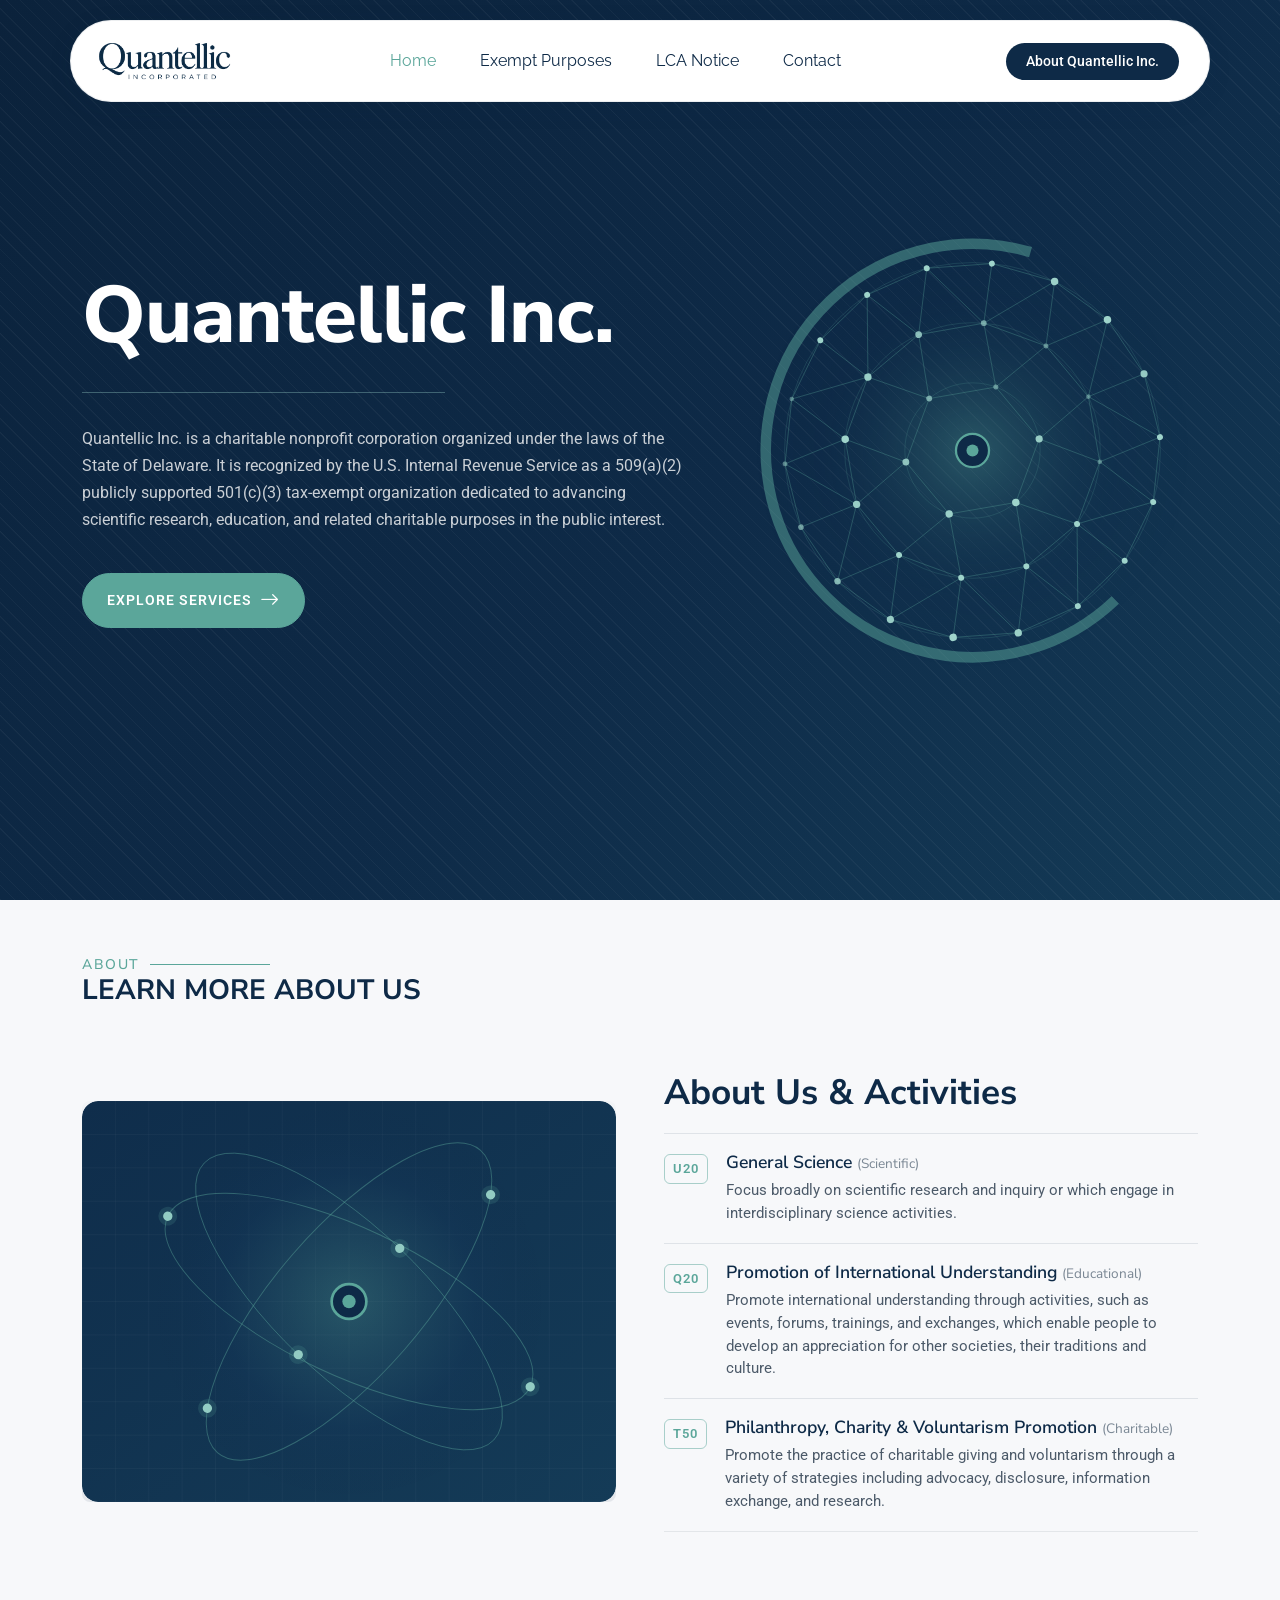
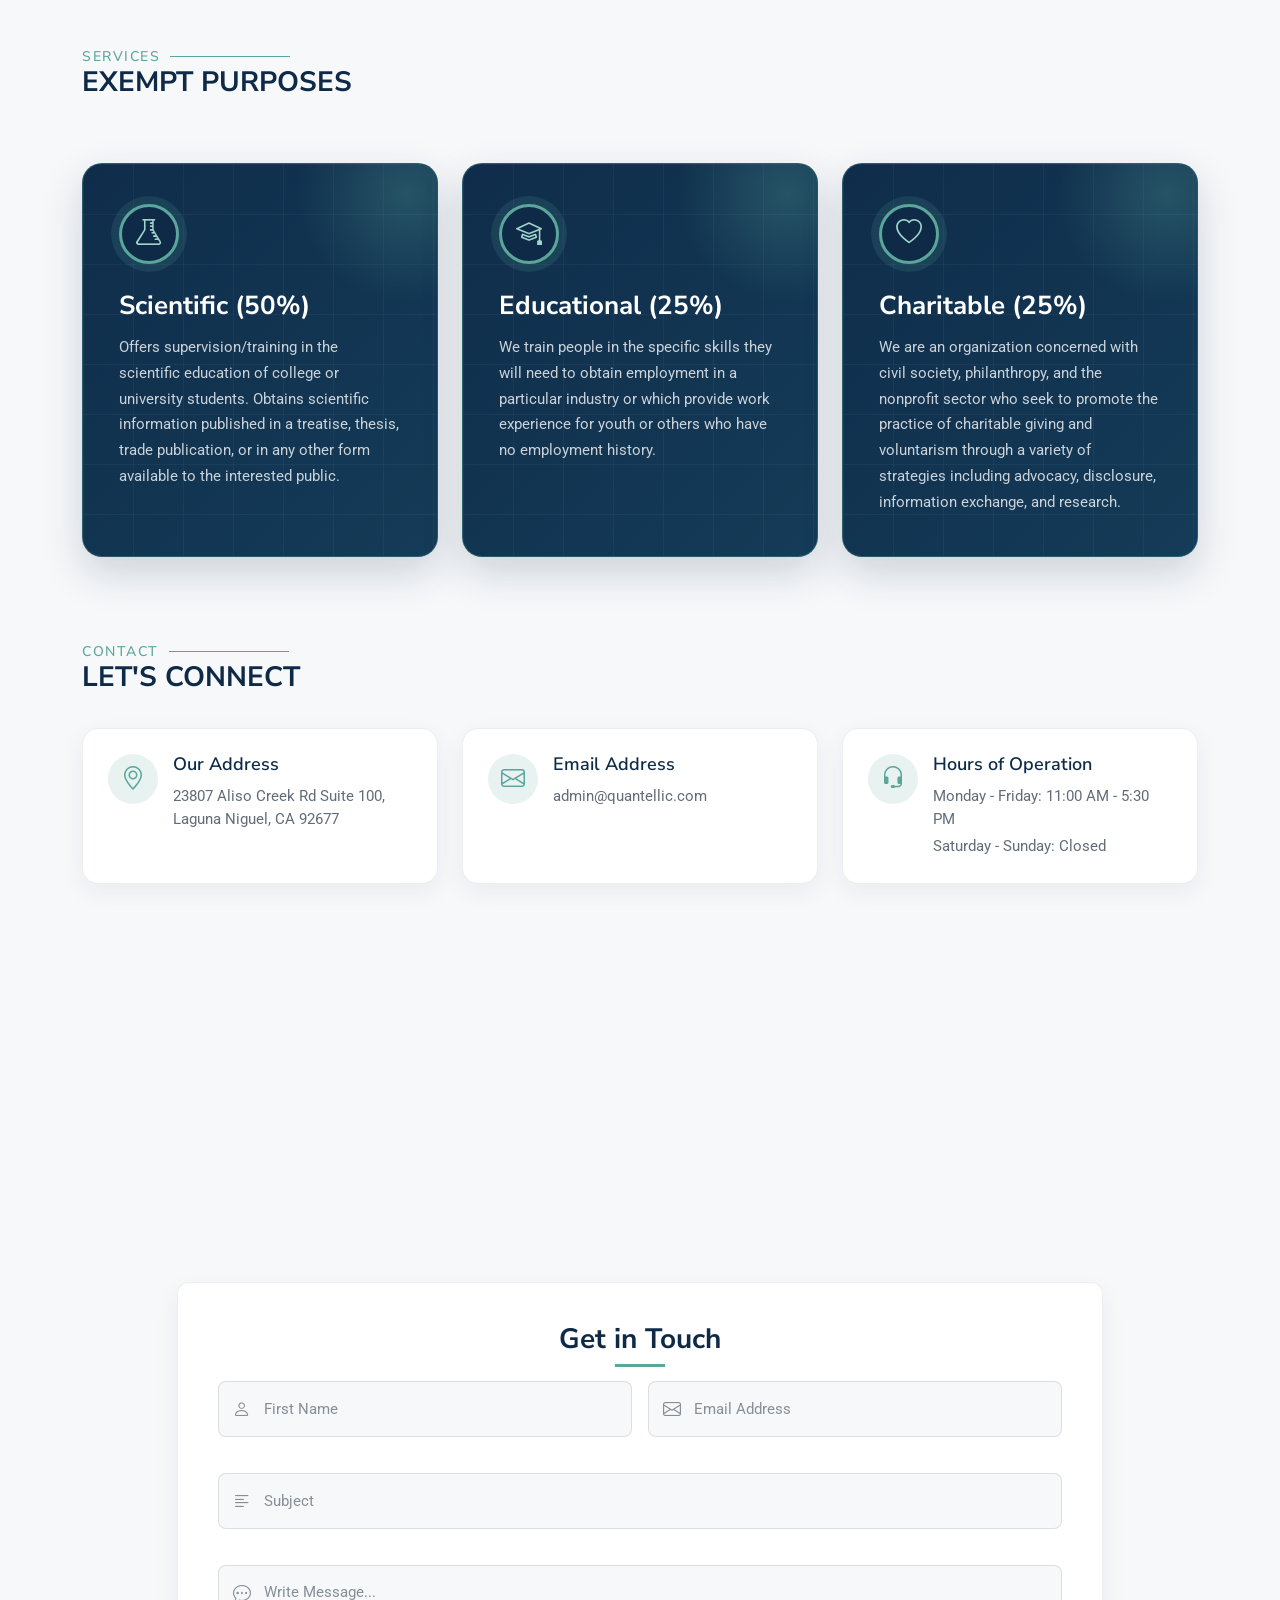
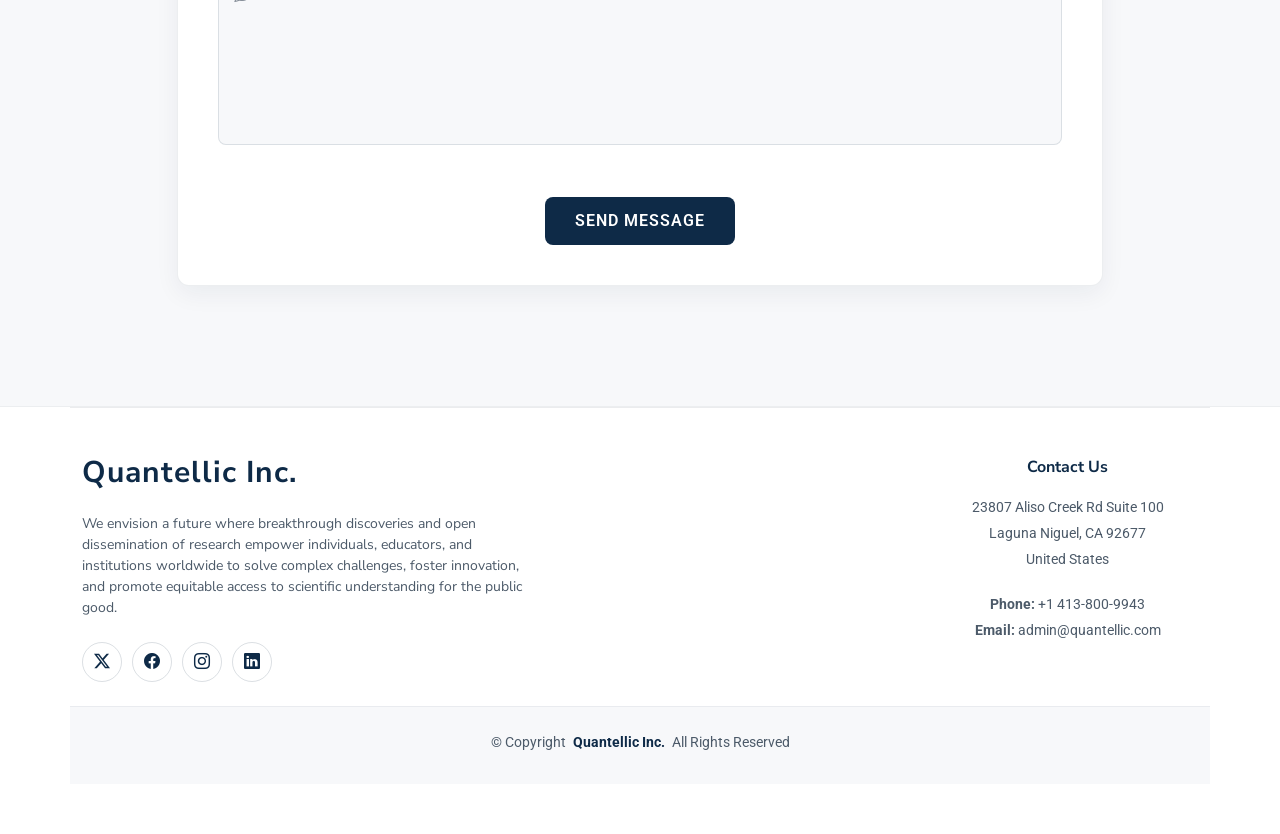
==== commit 7f9b15e5: "Switch site to light theme (off-white background, navy/teal palette); hero stays navy panel Co-Autho" ====
--- a/index.html
+++ b/index.html
@@ -27,6 +27,7 @@
 
   <!-- Main CSS File -->
   <link href="assets/css/main.css?v=20261016" rel="stylesheet">
+  <link href="assets/css/theme-light.css?v=20261016" rel="stylesheet">
 
   <!-- =======================================================
   * Template Name: Strategy
--- a/assets/css/theme-light.css
+++ b/assets/css/theme-light.css
@@ -0,0 +1,98 @@
+/* Quantellic light theme — color overrides on top of main.css */
+:root {
+  --background-color: #F7F8FA;
+  --default-color: #3A4756;
+  --heading-color: #0E2A47;
+  --accent-color: #5BA69A;
+  --surface-color: #FFFFFF;
+  --contrast-color: #FFFFFF;
+
+  --nav-color: #0E2A47;
+  --nav-hover-color: #5BA69A;
+  --nav-mobile-background-color: #FFFFFF;
+  --nav-dropdown-background-color: #FFFFFF;
+  --nav-dropdown-color: #0E2A47;
+  --nav-dropdown-hover-color: #5BA69A;
+
+  --navy: #0E2A47;
+  --teal: #5BA69A;
+  --teal-light: #9FD4CB;
+}
+
+/* Header */
+.header .header-container {
+  border: 1px solid rgba(14, 42, 71, 0.08);
+  box-shadow: 0 6px 24px rgba(14, 42, 71, 0.10);
+}
+
+/* Hero stays a navy panel so the network animation keeps its glow */
+.hero {
+  --background-color: #0E2A47;
+  --default-color: rgba(255, 255, 255, 0.82);
+  --heading-color: #ffffff;
+  background: linear-gradient(135deg, #0B223B 0%, #0E2A47 55%, #143B57 100%);
+}
+.hero .description p { color: rgba(255, 255, 255, 0.78); }
+.hero .divider { background: rgba(159, 212, 203, 0.35); }
+.hero .cta-button .btn {
+  border-color: var(--teal);
+  background: var(--teal);
+  color: #fff;
+}
+.hero .cta-button .btn:hover { background: #fff; color: var(--navy); border-color: #fff; }
+
+/* Section titles */
+.section-title h2 { color: var(--teal); }
+.section-title h2::after { background: var(--teal); }
+
+/* About */
+.about .about-content .activity-item { border-color: rgba(14, 42, 71, 0.10); }
+.about .about-content .activity-item h4 { color: var(--navy); }
+.about .about-content .activity-item h4 small { color: #7A8794; }
+.about .about-content .activity-item p { color: #4C5A69; }
+.about .about-image img { box-shadow: 0 20px 50px rgba(14, 42, 71, 0.18) !important; }
+
+/* Exempt Purposes cards stay navy; soften the shadow for a light page */
+.services .service-card {
+  box-shadow: 0 16px 40px rgba(14, 42, 71, 0.18);
+  border-color: rgba(91, 166, 154, 0.35);
+}
+
+/* Contact */
+.contact .contact-info-box {
+  border: 1px solid rgba(14, 42, 71, 0.08);
+  box-shadow: 0 8px 24px rgba(14, 42, 71, 0.06);
+  border-radius: 16px;
+}
+.contact .contact-info-box .icon-box { background: #E8F3F1 !important; }
+.contact .contact-info-box .icon-box i { color: var(--teal) !important; }
+.contact .contact-info-box h4 { color: var(--navy); }
+.contact .contact-form-wrapper {
+  border: 1px solid rgba(14, 42, 71, 0.08);
+  box-shadow: 0 8px 24px rgba(14, 42, 71, 0.06);
+}
+.contact .php-email-form .form-control {
+  background: #F7F8FA !important;
+  border-color: rgba(14, 42, 71, 0.12) !important;
+  color: var(--navy) !important;
+}
+.contact .php-email-form .form-control::placeholder { color: #8A96A3; }
+.contact .php-email-form button[type=submit] {
+  background: var(--navy) !important;
+  color: #fff !important;
+  box-shadow: none !important;
+}
+.contact .php-email-form button[type=submit]:hover { background: var(--teal) !important; }
+.contact .map-section iframe { border-radius: 16px; }
+
+/* Footer */
+.footer { background: #fff; border-top: 1px solid rgba(14, 42, 71, 0.08); }
+.footer .footer-about p, .footer p { color: #4C5A69; }
+.footer .social-links a { border-color: rgba(14, 42, 71, 0.15) !important; color: var(--navy) !important; }
+.footer .social-links a:hover { background: var(--navy) !important; color: #fff !important; border-color: var(--navy) !important; }
+.footer .footer-contact h4, .footer .sitename { color: var(--navy); }
+.footer .copyright { background: #F7F8FA !important; border-top: 1px solid rgba(14, 42, 71, 0.06); }
+
+/* Misc */
+.scroll-top { background: var(--navy) !important; }
+.scroll-top:hover { background: var(--teal) !important; }
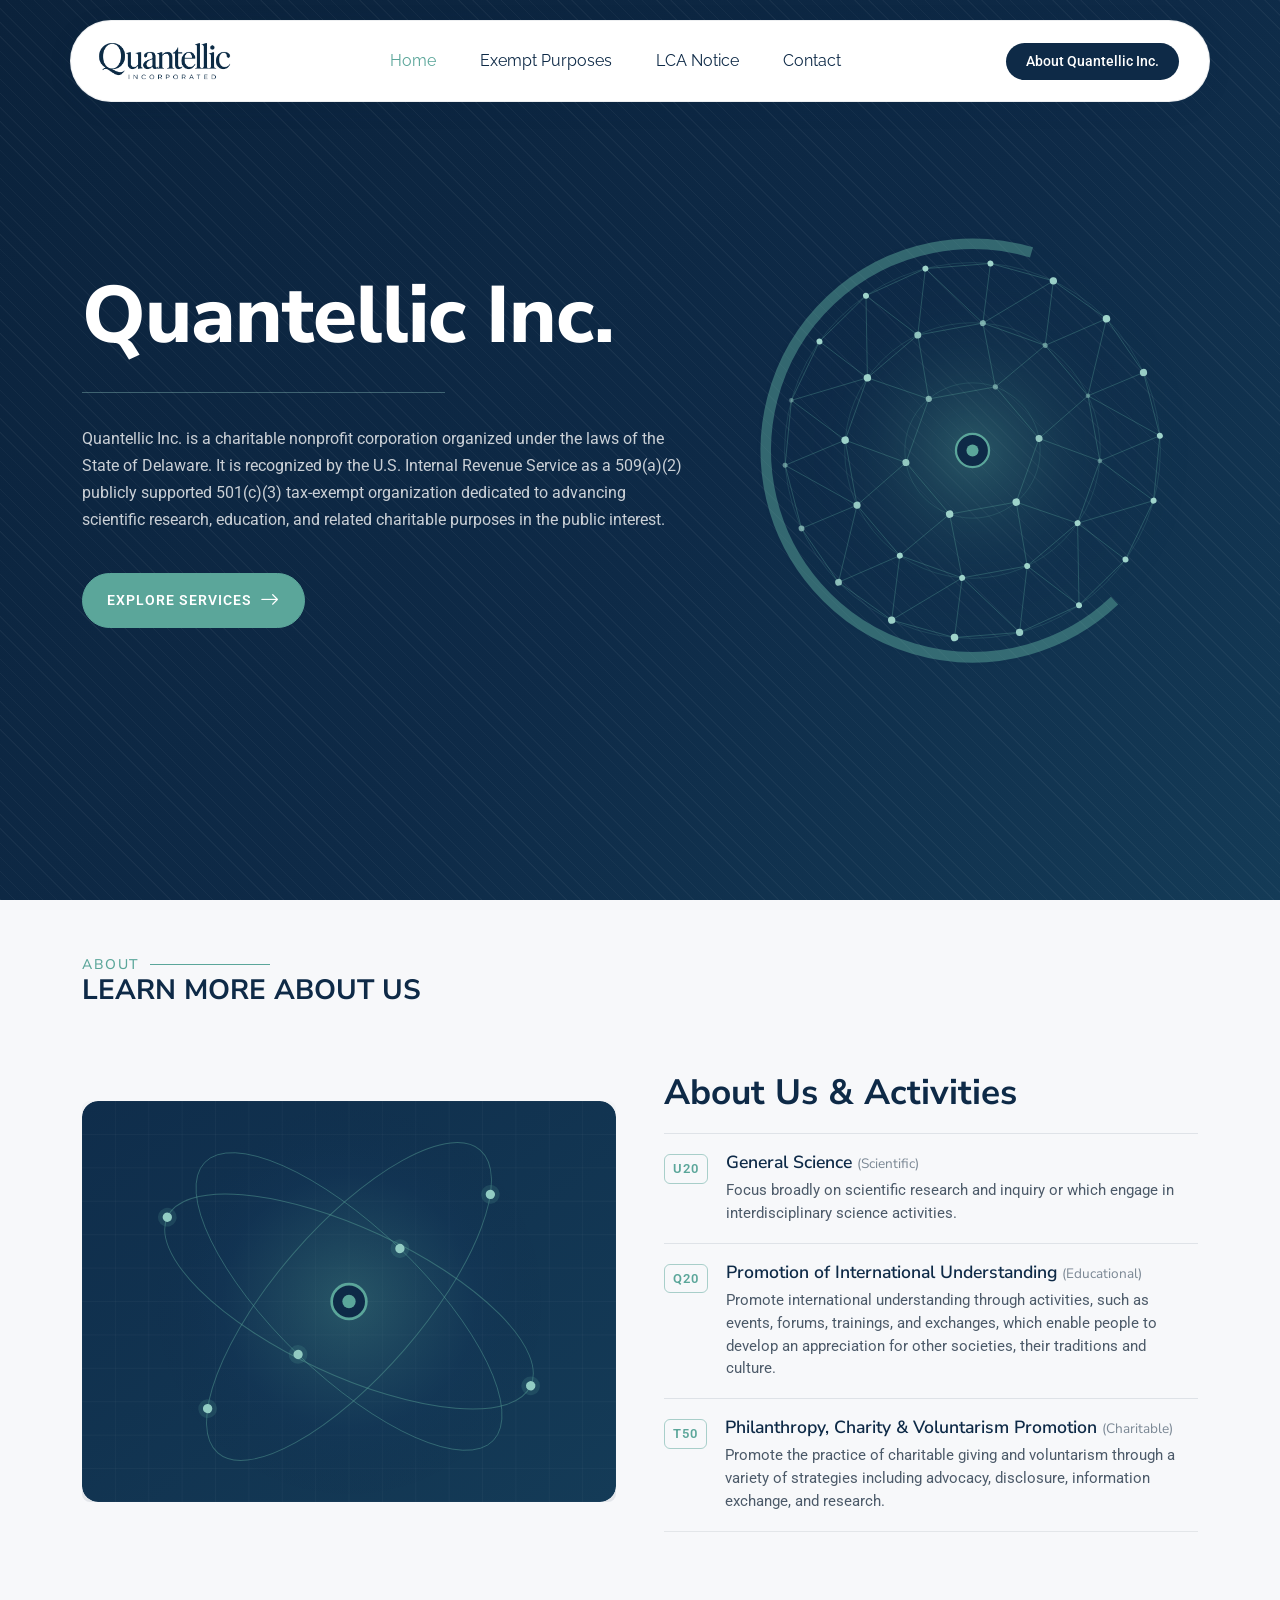
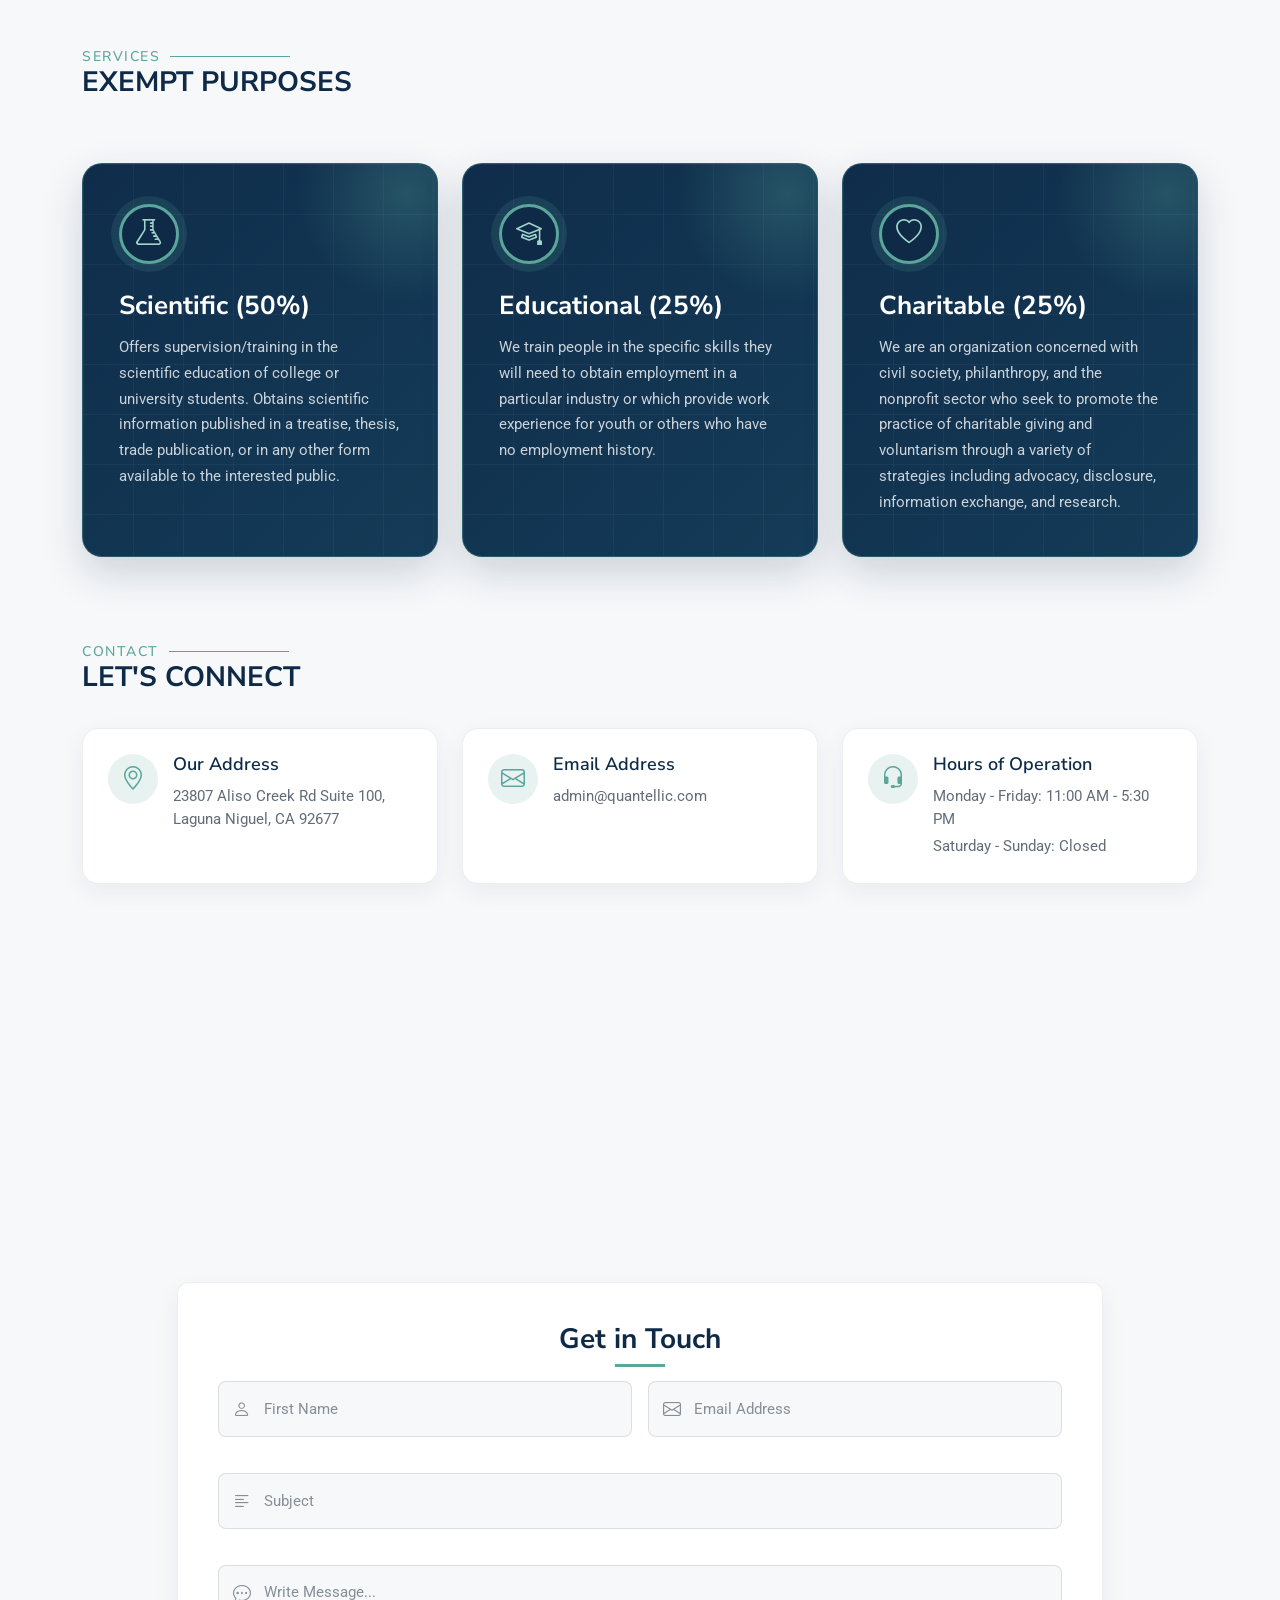
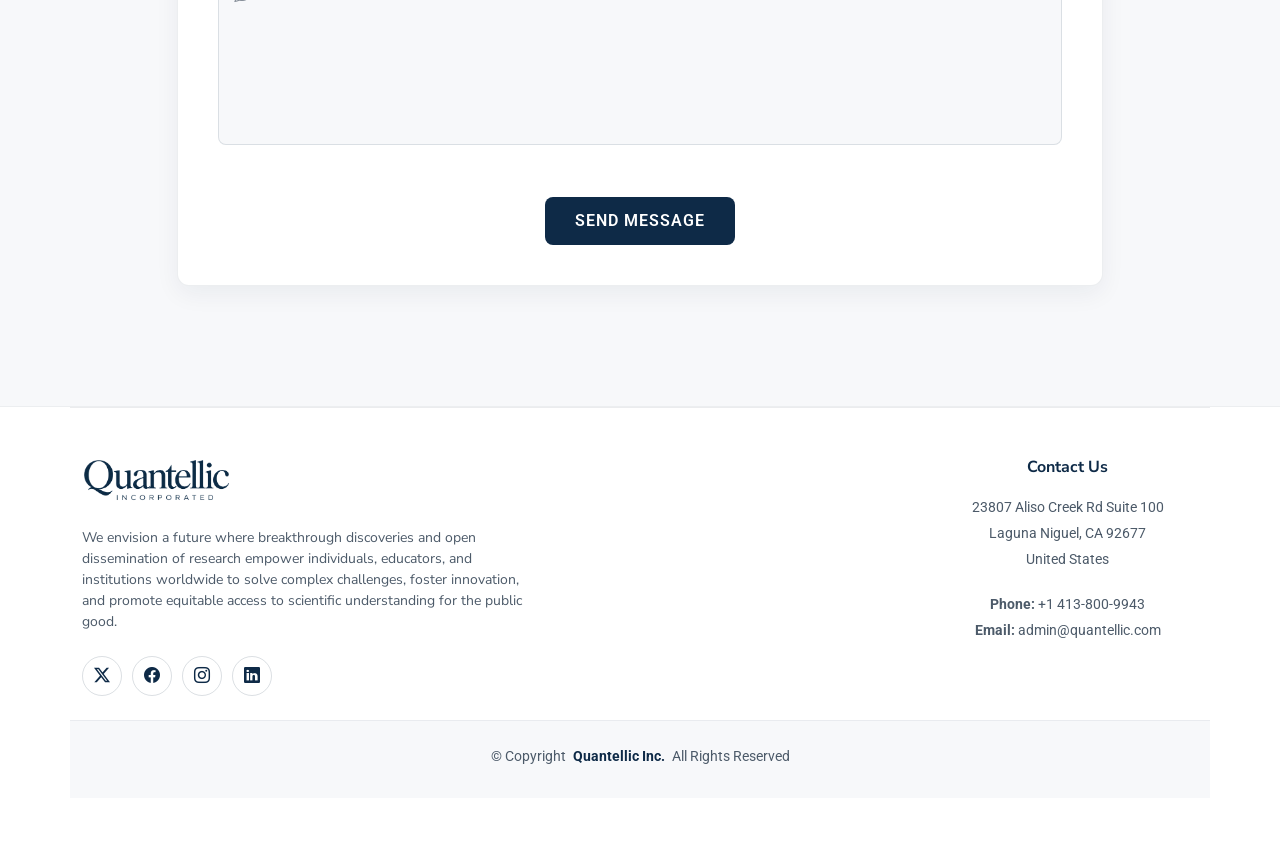
==== commit fb7b8361: "Footer: use wordmark logo instead of text name Co-Authored-By: Claude Fable 5.1 <noreply@anthropic.c" ====
--- a/index.html
+++ b/index.html
@@ -1098,7 +1098,7 @@
       <div class="row gy-4">
         <div class="col-lg-5 col-md-12 footer-about">
           <a href="index.html" class="logo d-flex align-items-center">
-            <span class="sitename">Quantellic Inc.</span>
+            <img src="assets/img/wordmark.png" alt="Quantellic Inc." style="max-height:44px;width:auto;">
           </a>
           <p>We envision a future where breakthrough discoveries and open dissemination of research empower individuals, educators, and institutions worldwide to solve complex challenges, foster innovation, and promote equitable access to scientific understanding for the public good.</p>
         <div class="social-links d-flex mt-4">
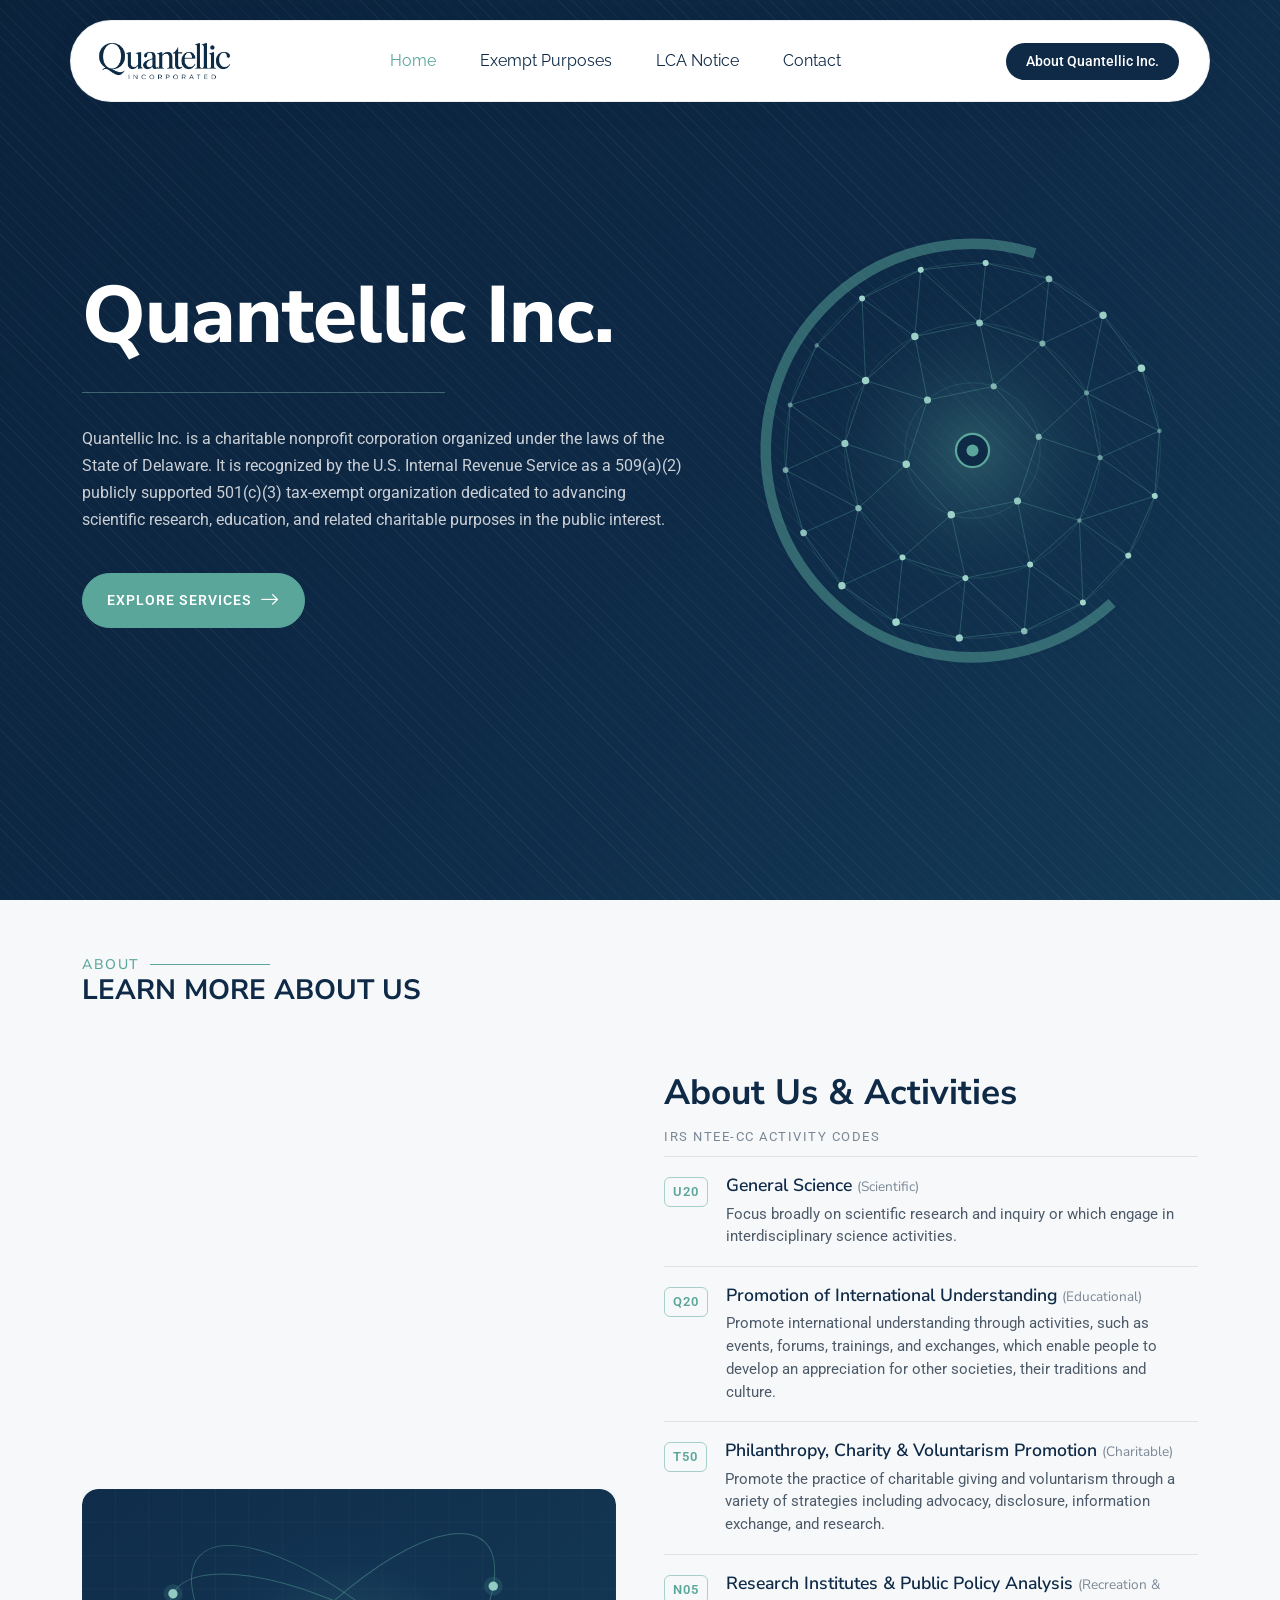
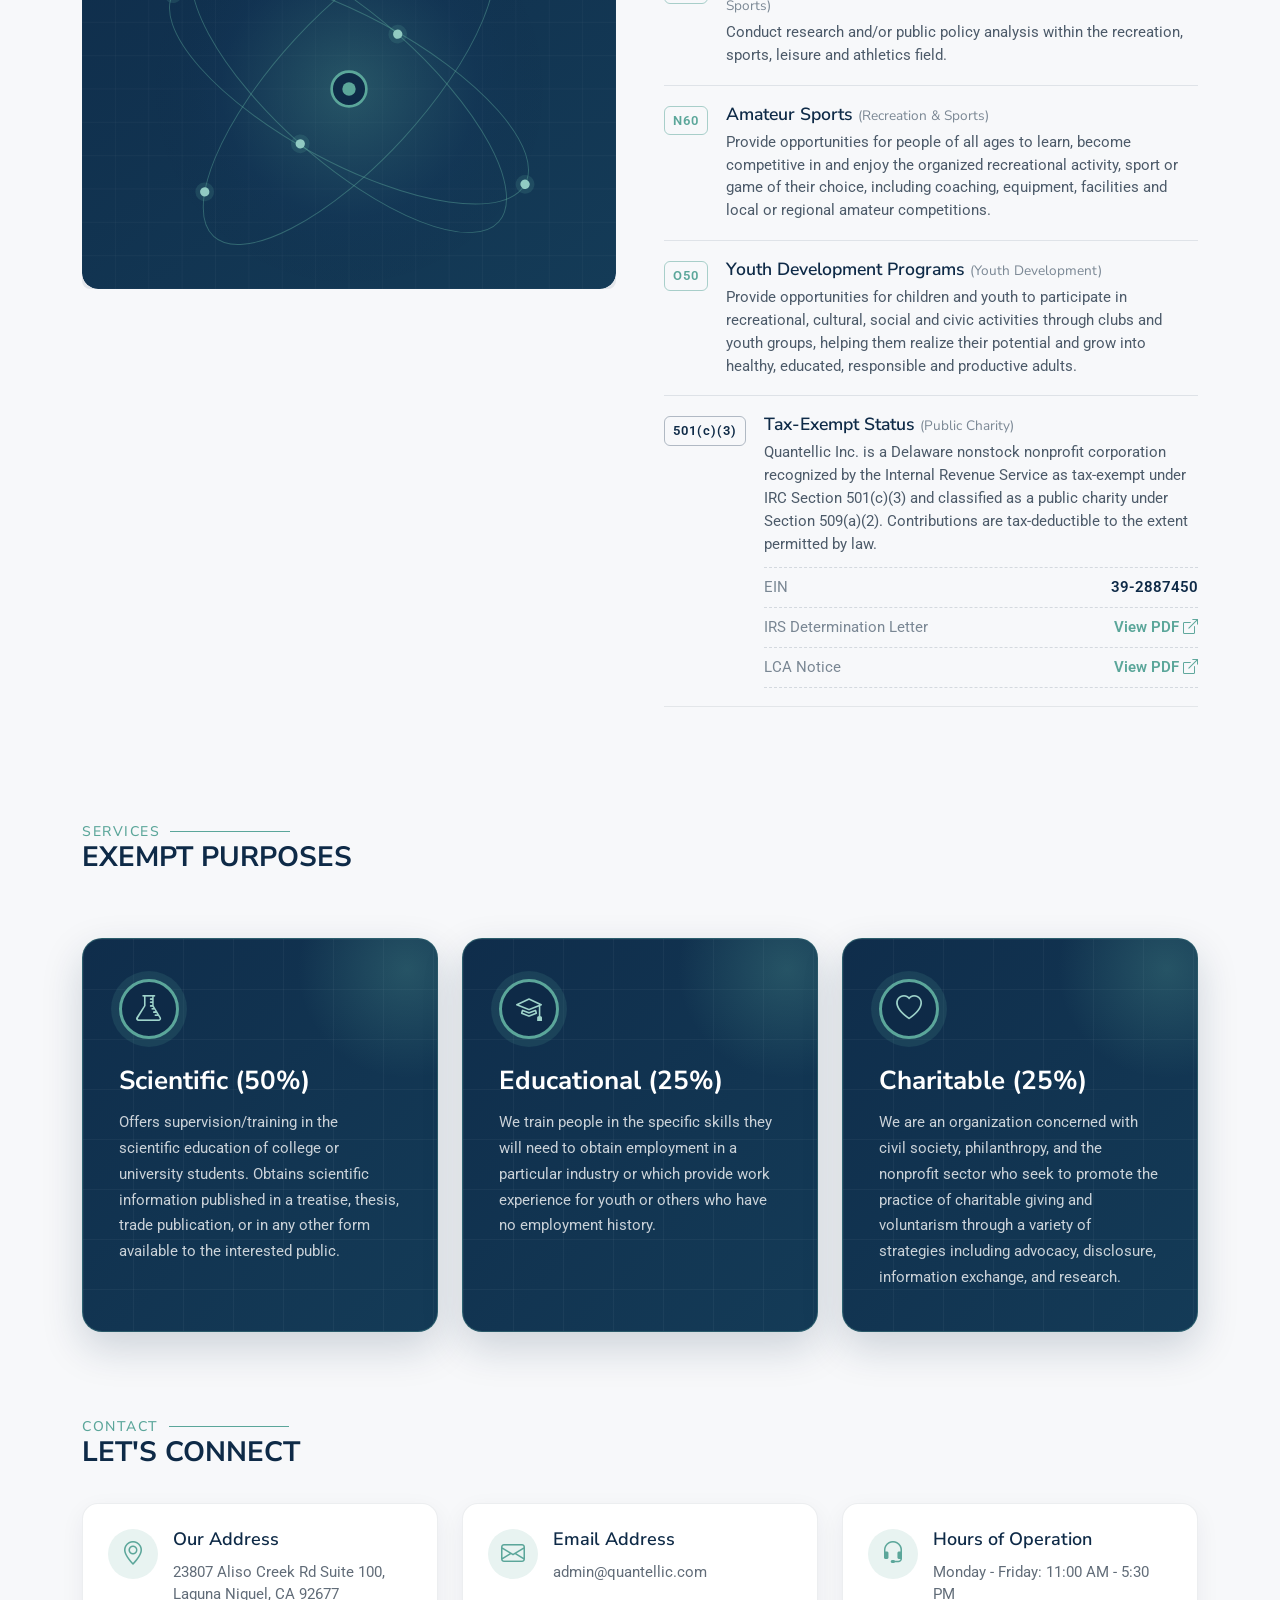
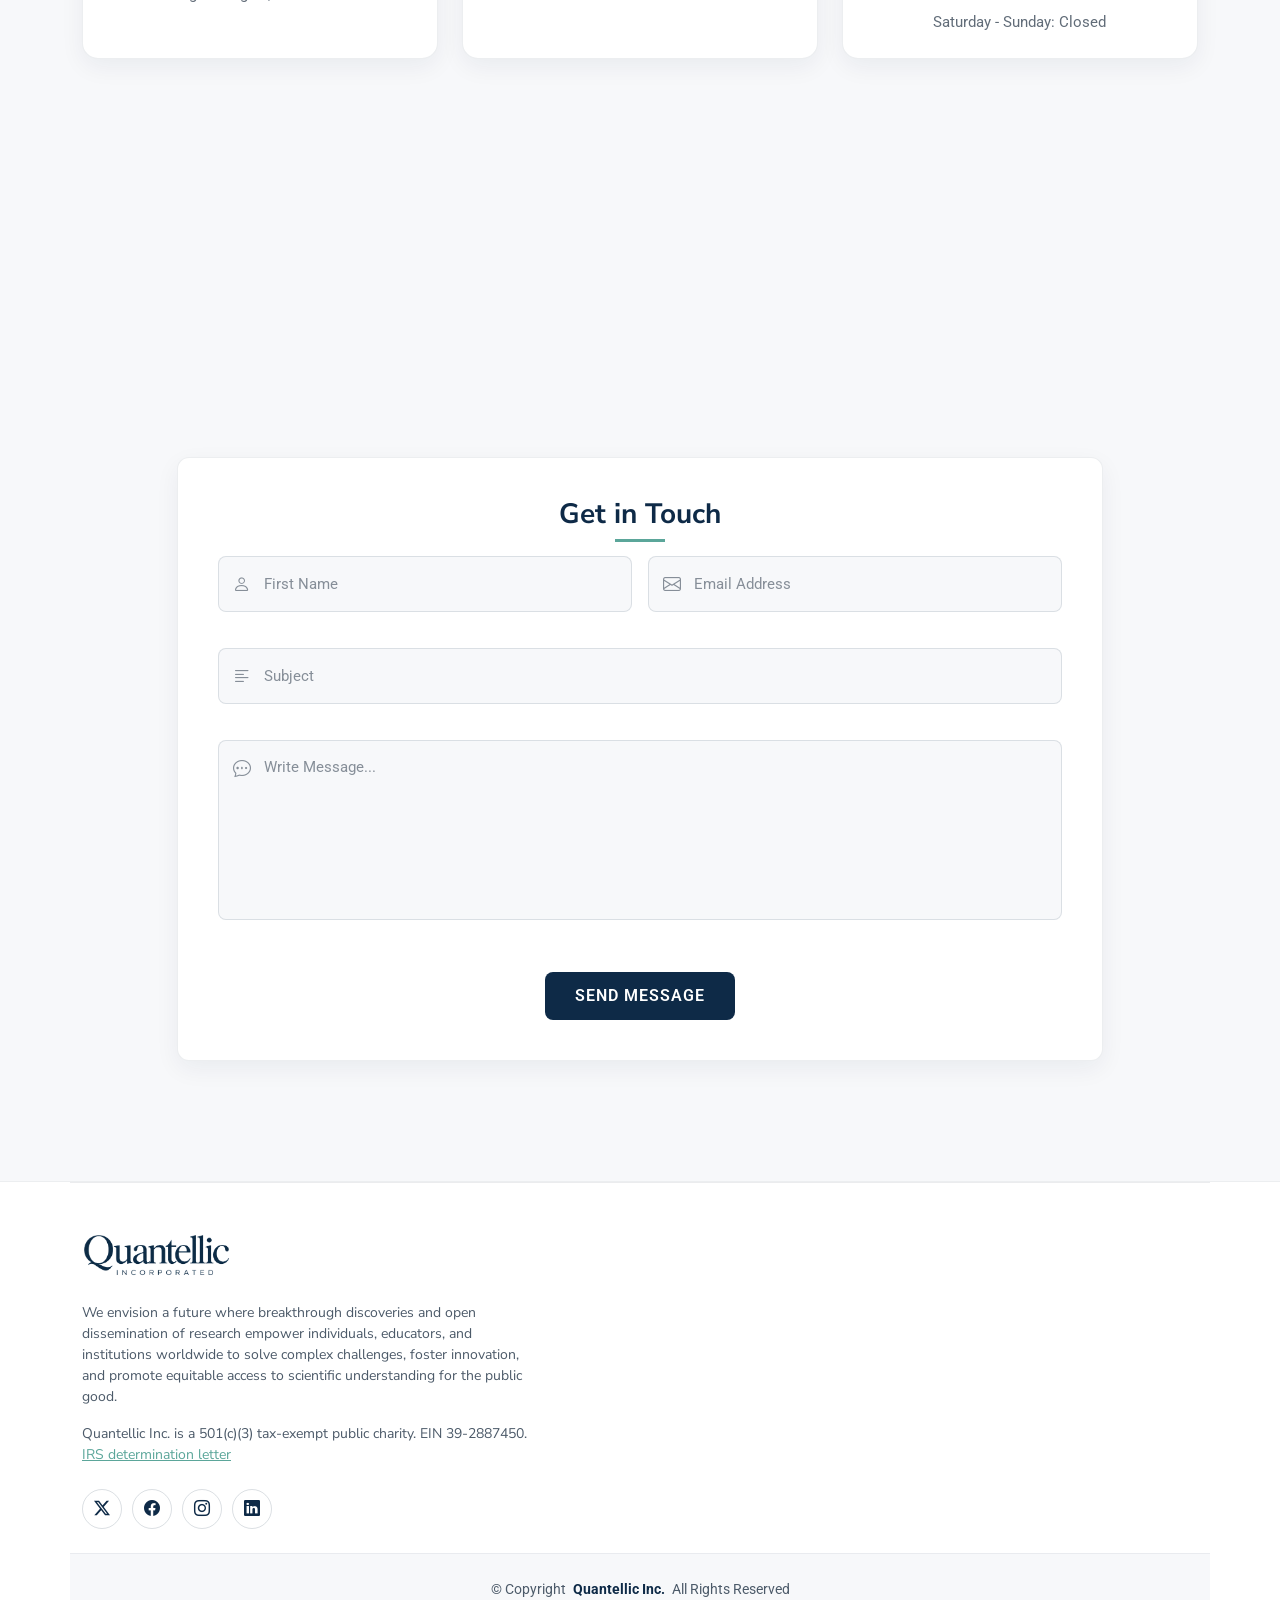
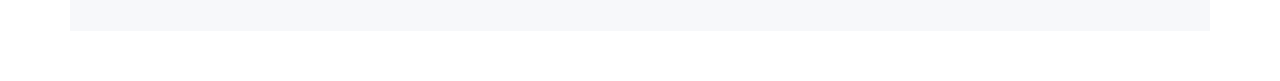
==== commit af682e36: "Draft: tax-exempt status block, NTEE-CC codes N05/N60/O50, remove footer contact column Co-Authored-" ====
--- a/index.html
+++ b/index.html
@@ -140,6 +140,7 @@
           <div class="col-lg-6 mt-4 mt-lg-0" data-aos="fade-left" data-aos-delay="300">
             <div class="about-content">
               <h2>About Us &amp; Activities</h2>
+              <p class="codes-caption">IRS NTEE-CC activity codes</p>
 
               <div class="activity-item">
                 <span class="code">U20</span>
@@ -162,6 +163,43 @@
                 <div>
                   <h4>Philanthropy, Charity &amp; Voluntarism Promotion <small>(Charitable)</small></h4>
                   <p>Promote the practice of charitable giving and voluntarism through a variety of strategies including advocacy, disclosure, information exchange, and research.</p>
+                </div>
+              </div>
+
+              <div class="activity-item">
+                <span class="code">N05</span>
+                <div>
+                  <h4>Research Institutes &amp; Public Policy Analysis <small>(Recreation &amp; Sports)</small></h4>
+                  <p>Conduct research and/or public policy analysis within the recreation, sports, leisure and athletics field.</p>
+                </div>
+              </div>
+
+              <div class="activity-item">
+                <span class="code">N60</span>
+                <div>
+                  <h4>Amateur Sports <small>(Recreation &amp; Sports)</small></h4>
+                  <p>Provide opportunities for people of all ages to learn, become competitive in and enjoy the organized recreational activity, sport or game of their choice, including coaching, equipment, facilities and local or regional amateur competitions.</p>
+                </div>
+              </div>
+
+              <div class="activity-item">
+                <span class="code">O50</span>
+                <div>
+                  <h4>Youth Development Programs <small>(Youth Development)</small></h4>
+                  <p>Provide opportunities for children and youth to participate in recreational, cultural, social and civic activities through clubs and youth groups, helping them realize their potential and grow into healthy, educated, responsible and productive adults.</p>
+                </div>
+              </div>
+
+              <div class="activity-item exempt-status">
+                <span class="code">501(c)(3)</span>
+                <div>
+                  <h4>Tax-Exempt Status <small>(Public Charity)</small></h4>
+                  <p>Quantellic Inc. is a Delaware nonstock nonprofit corporation recognized by the Internal Revenue Service as tax-exempt under IRC Section 501(c)(3) and classified as a public charity under Section 509(a)(2). Contributions are tax-deductible to the extent permitted by law.</p>
+                  <ul class="exempt-facts">
+                    <li><span class="label">EIN</span><span class="value">39-2887450</span></li>
+                    <li><span class="label">IRS Determination Letter</span><a class="value doc" href="pdf/Quantellic_IRS_Determination_Letter.pdf" target="_blank" rel="noopener">View PDF <i class="bi bi-box-arrow-up-right"></i></a></li>
+                    <li><span class="label">LCA Notice</span><a class="value doc" href="pdf/Quantellic_LCA_Notices_ETA9035E_Combined.pdf" target="_blank" rel="noopener">View PDF <i class="bi bi-box-arrow-up-right"></i></a></li>
+                  </ul>
                 </div>
               </div>
             </div>
@@ -1101,23 +1139,13 @@
             <img src="assets/img/wordmark.png" alt="Quantellic Inc." style="max-height:44px;width:auto;">
           </a>
           <p>We envision a future where breakthrough discoveries and open dissemination of research empower individuals, educators, and institutions worldwide to solve complex challenges, foster innovation, and promote equitable access to scientific understanding for the public good.</p>
+          <p class="legal-line">Quantellic Inc. is a 501(c)(3) tax-exempt public charity. EIN 39-2887450. <a href="pdf/Quantellic_IRS_Determination_Letter.pdf" target="_blank" rel="noopener">IRS determination letter</a></p>
         <div class="social-links d-flex mt-4">
             <a href=""><i class="bi bi-twitter-x"></i></a>
             <a href=""><i class="bi bi-facebook"></i></a>
             <a href=""><i class="bi bi-instagram"></i></a>
             <a href=""><i class="bi bi-linkedin"></i></a>
           </div>
-        </div>
-
-      
-
-        <div class="col-lg-3 col-md-12 ms-lg-auto footer-contact text-center">
-          <h4>Contact Us</h4>
-          <p>23807 Aliso Creek Rd Suite 100</p>
-          <p>Laguna Niguel, CA 92677</p>
-          <p>United States</p>
-          <p class="mt-4"><strong>Phone:</strong> <span>+1 413-800-9943</span></p>
-          <p><strong>Email:</strong> <span>admin@quantellic.com</span></p>
         </div>
 
       </div>
--- a/assets/css/theme-light.css
+++ b/assets/css/theme-light.css
@@ -96,3 +96,17 @@
 /* Misc */
 .scroll-top { background: var(--navy) !important; }
 .scroll-top:hover { background: var(--teal) !important; }
+
+/* Tax-exempt status block (About) */
+.about .about-content .activity-item.exempt-status .code { color: var(--navy); border-color: rgba(14, 42, 71, 0.30); }
+.about .about-content .exempt-facts { list-style: none; padding: 0; margin: 12px 0 0; border-top: 1px dashed rgba(14, 42, 71, 0.15); }
+.about .about-content .exempt-facts li { display: flex; justify-content: space-between; gap: 16px; padding: 8px 0; border-bottom: 1px dashed rgba(14, 42, 71, 0.15); font-size: 0.95rem; }
+.about .about-content .exempt-facts .label { color: #7A8794; }
+.about .about-content .exempt-facts .value { color: var(--navy); font-weight: 600; }
+.about .about-content .exempt-facts a.doc { color: var(--teal); text-decoration: none; }
+.about .about-content .exempt-facts a.doc:hover { text-decoration: underline; }
+
+/* Footer legal line */
+.footer .legal-line { font-size: 0.85rem; color: #6B7785; margin-top: 10px; }
+.footer .legal-line a { color: var(--teal); text-decoration: underline; }
+.about .about-content .codes-caption { font-size: 0.8rem; letter-spacing: 1.5px; text-transform: uppercase; color: #7A8794; margin: -6px 0 10px; }
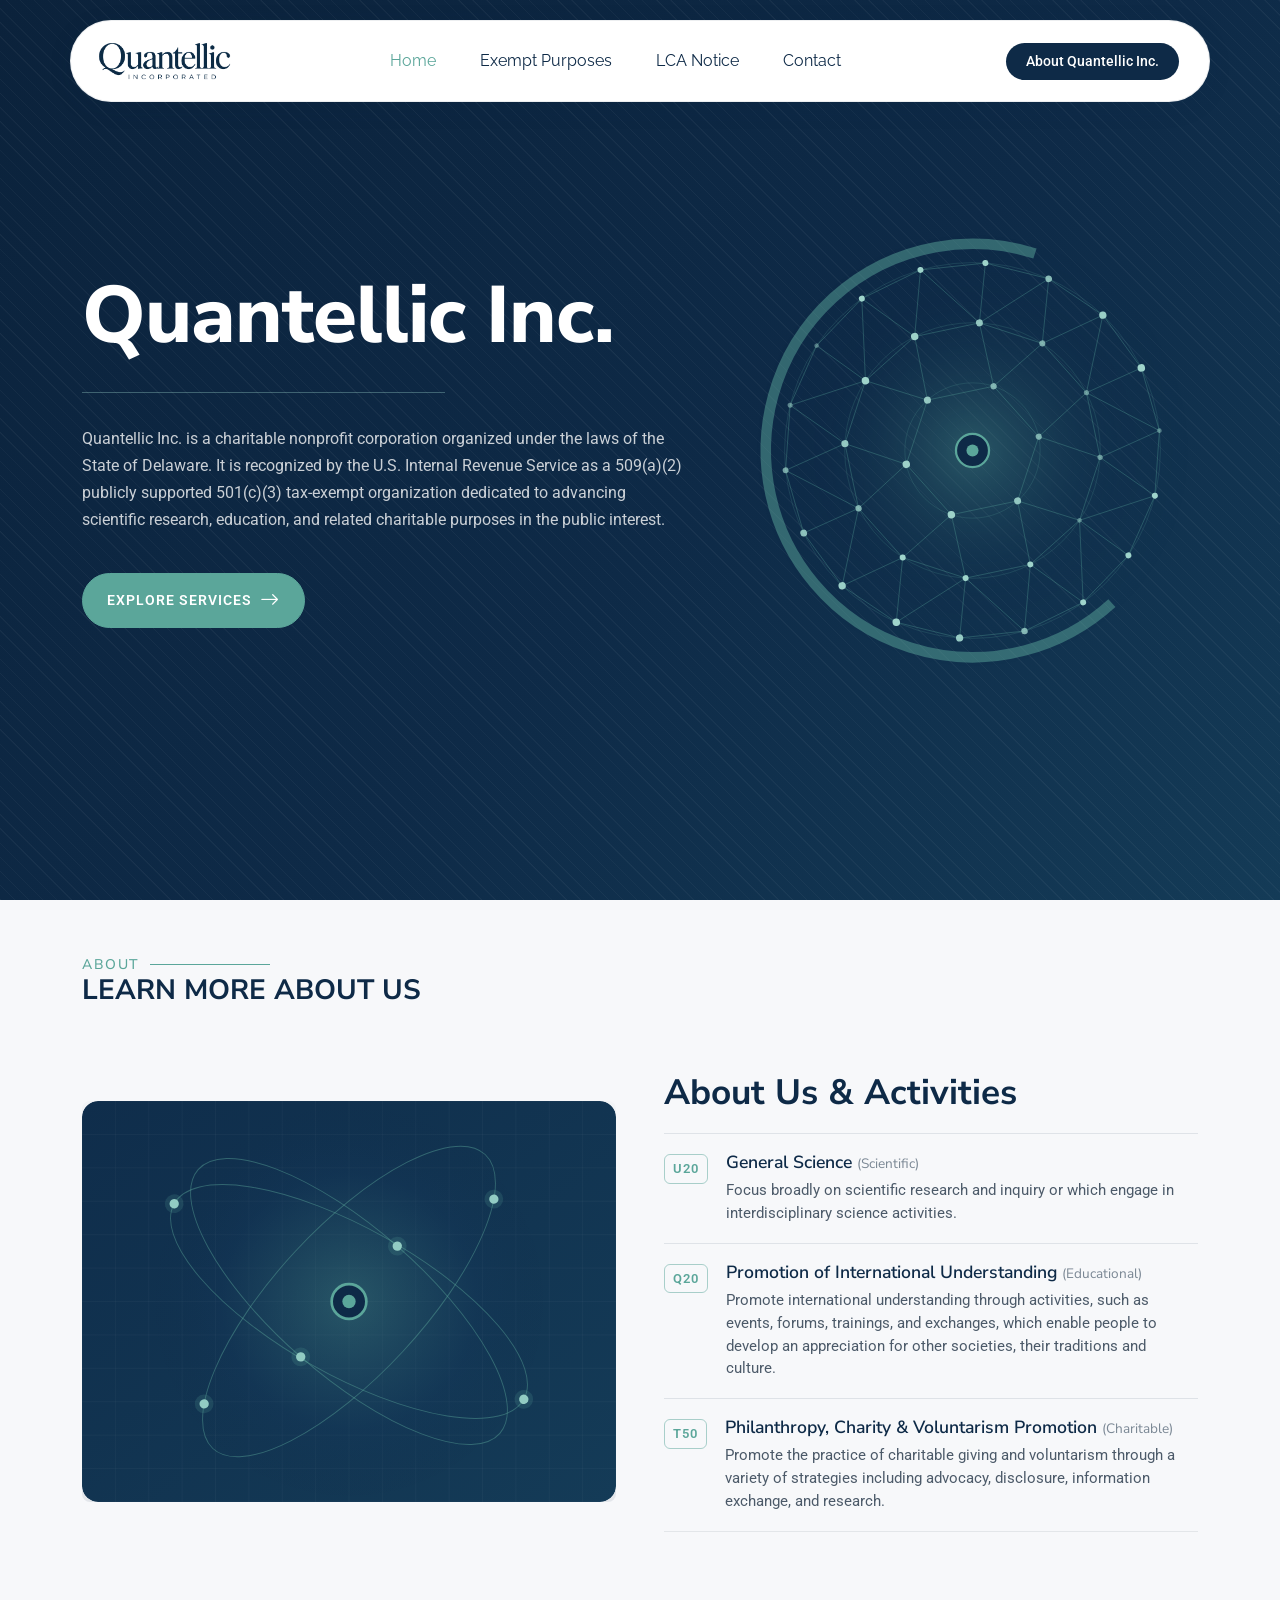
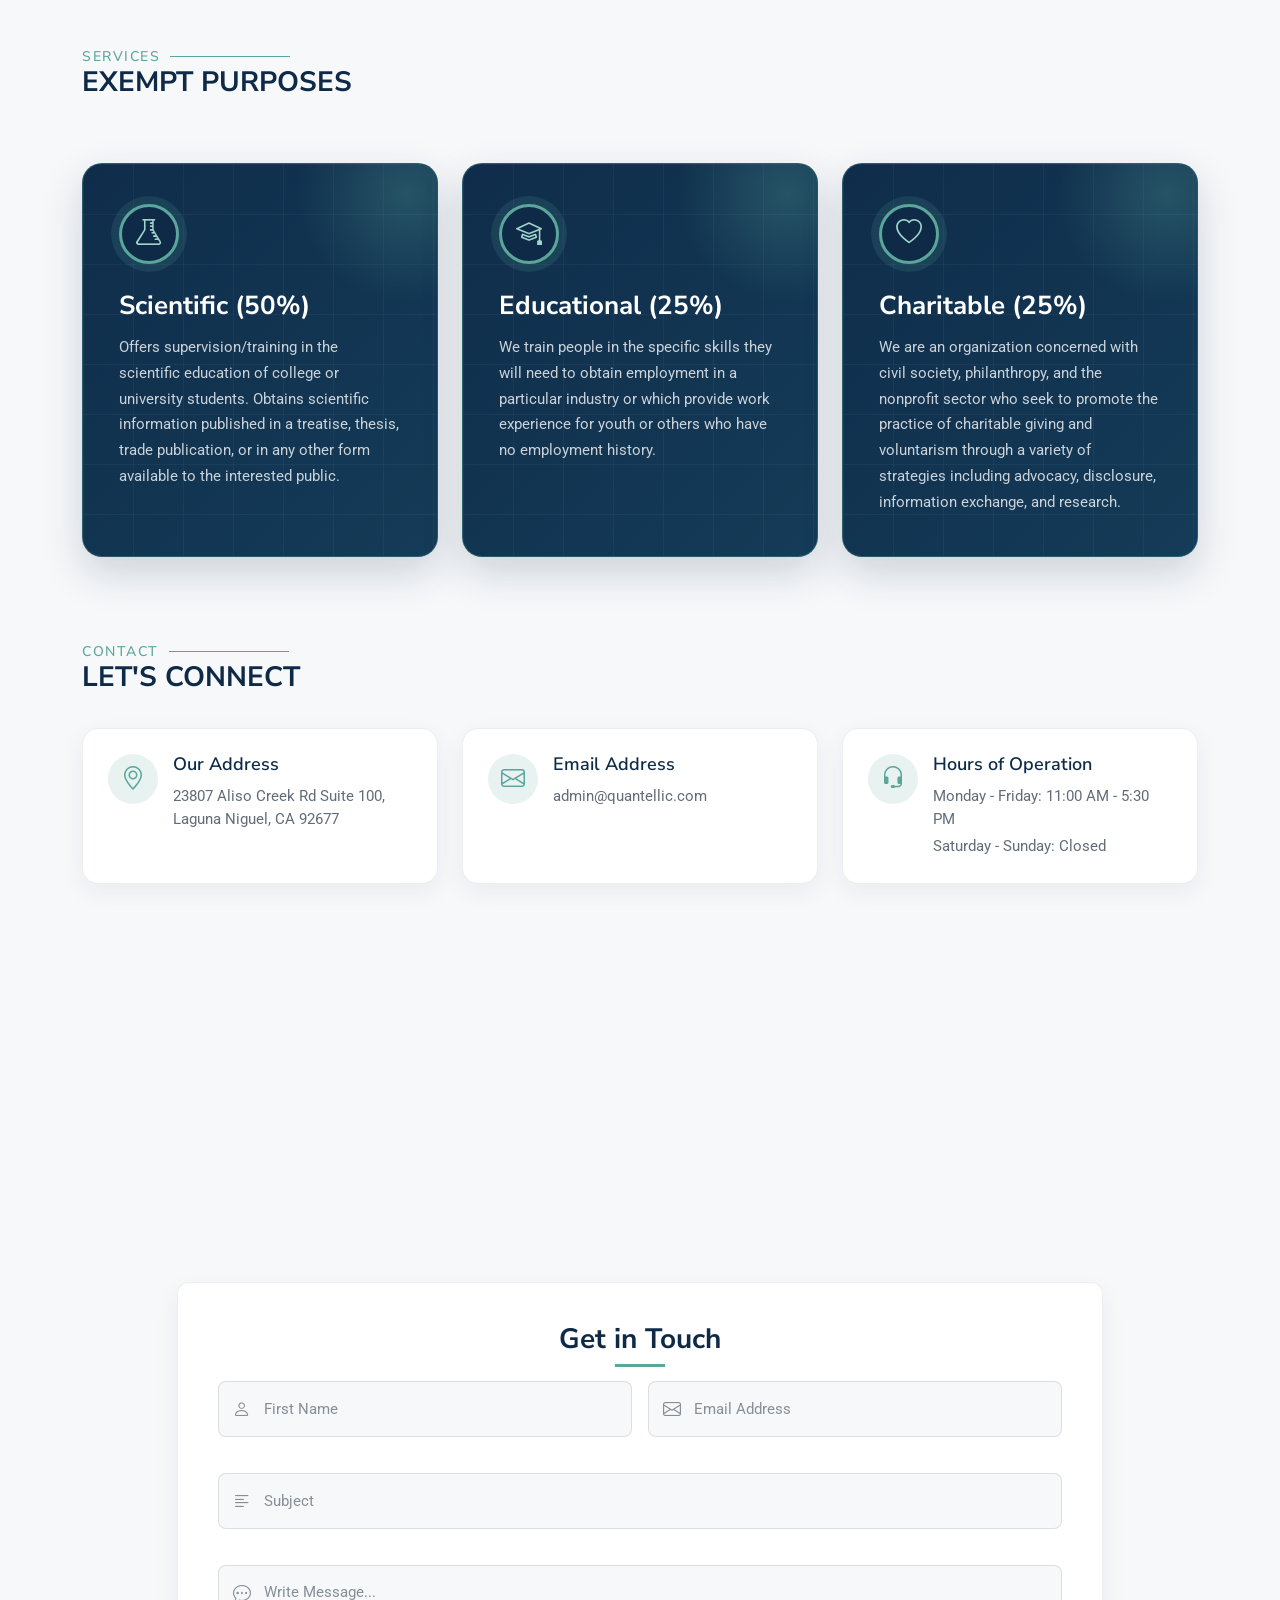
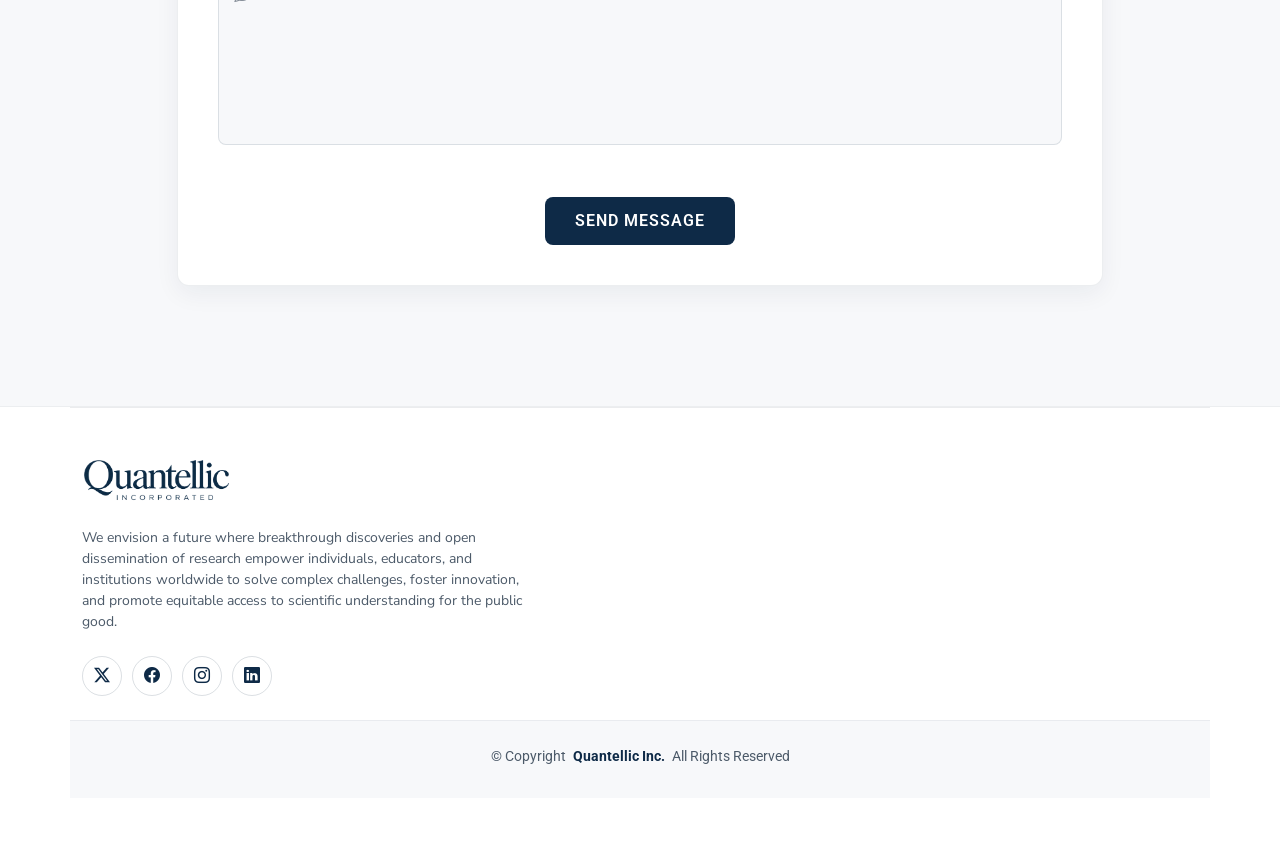
==== commit 1182abf1: "Remove Contact Us block from homepage footer Co-Authored-By: Claude Fable 5.2 <noreply@anthropic.com" ====
--- a/index.html
+++ b/index.html
@@ -140,7 +140,6 @@
           <div class="col-lg-6 mt-4 mt-lg-0" data-aos="fade-left" data-aos-delay="300">
             <div class="about-content">
               <h2>About Us &amp; Activities</h2>
-              <p class="codes-caption">IRS NTEE-CC activity codes</p>
 
               <div class="activity-item">
                 <span class="code">U20</span>
@@ -163,43 +162,6 @@
                 <div>
                   <h4>Philanthropy, Charity &amp; Voluntarism Promotion <small>(Charitable)</small></h4>
                   <p>Promote the practice of charitable giving and voluntarism through a variety of strategies including advocacy, disclosure, information exchange, and research.</p>
-                </div>
-              </div>
-
-              <div class="activity-item">
-                <span class="code">N05</span>
-                <div>
-                  <h4>Research Institutes &amp; Public Policy Analysis <small>(Recreation &amp; Sports)</small></h4>
-                  <p>Conduct research and/or public policy analysis within the recreation, sports, leisure and athletics field.</p>
-                </div>
-              </div>
-
-              <div class="activity-item">
-                <span class="code">N60</span>
-                <div>
-                  <h4>Amateur Sports <small>(Recreation &amp; Sports)</small></h4>
-                  <p>Provide opportunities for people of all ages to learn, become competitive in and enjoy the organized recreational activity, sport or game of their choice, including coaching, equipment, facilities and local or regional amateur competitions.</p>
-                </div>
-              </div>
-
-              <div class="activity-item">
-                <span class="code">O50</span>
-                <div>
-                  <h4>Youth Development Programs <small>(Youth Development)</small></h4>
-                  <p>Provide opportunities for children and youth to participate in recreational, cultural, social and civic activities through clubs and youth groups, helping them realize their potential and grow into healthy, educated, responsible and productive adults.</p>
-                </div>
-              </div>
-
-              <div class="activity-item exempt-status">
-                <span class="code">501(c)(3)</span>
-                <div>
-                  <h4>Tax-Exempt Status <small>(Public Charity)</small></h4>
-                  <p>Quantellic Inc. is a Delaware nonstock nonprofit corporation recognized by the Internal Revenue Service as tax-exempt under IRC Section 501(c)(3) and classified as a public charity under Section 509(a)(2). Contributions are tax-deductible to the extent permitted by law.</p>
-                  <ul class="exempt-facts">
-                    <li><span class="label">EIN</span><span class="value">39-2887450</span></li>
-                    <li><span class="label">IRS Determination Letter</span><a class="value doc" href="pdf/Quantellic_IRS_Determination_Letter.pdf" target="_blank" rel="noopener">View PDF <i class="bi bi-box-arrow-up-right"></i></a></li>
-                    <li><span class="label">LCA Notice</span><a class="value doc" href="pdf/Quantellic_LCA_Notices_ETA9035E_Combined.pdf" target="_blank" rel="noopener">View PDF <i class="bi bi-box-arrow-up-right"></i></a></li>
-                  </ul>
                 </div>
               </div>
             </div>
@@ -1139,7 +1101,6 @@
             <img src="assets/img/wordmark.png" alt="Quantellic Inc." style="max-height:44px;width:auto;">
           </a>
           <p>We envision a future where breakthrough discoveries and open dissemination of research empower individuals, educators, and institutions worldwide to solve complex challenges, foster innovation, and promote equitable access to scientific understanding for the public good.</p>
-          <p class="legal-line">Quantellic Inc. is a 501(c)(3) tax-exempt public charity. EIN 39-2887450. <a href="pdf/Quantellic_IRS_Determination_Letter.pdf" target="_blank" rel="noopener">IRS determination letter</a></p>
         <div class="social-links d-flex mt-4">
             <a href=""><i class="bi bi-twitter-x"></i></a>
             <a href=""><i class="bi bi-facebook"></i></a>
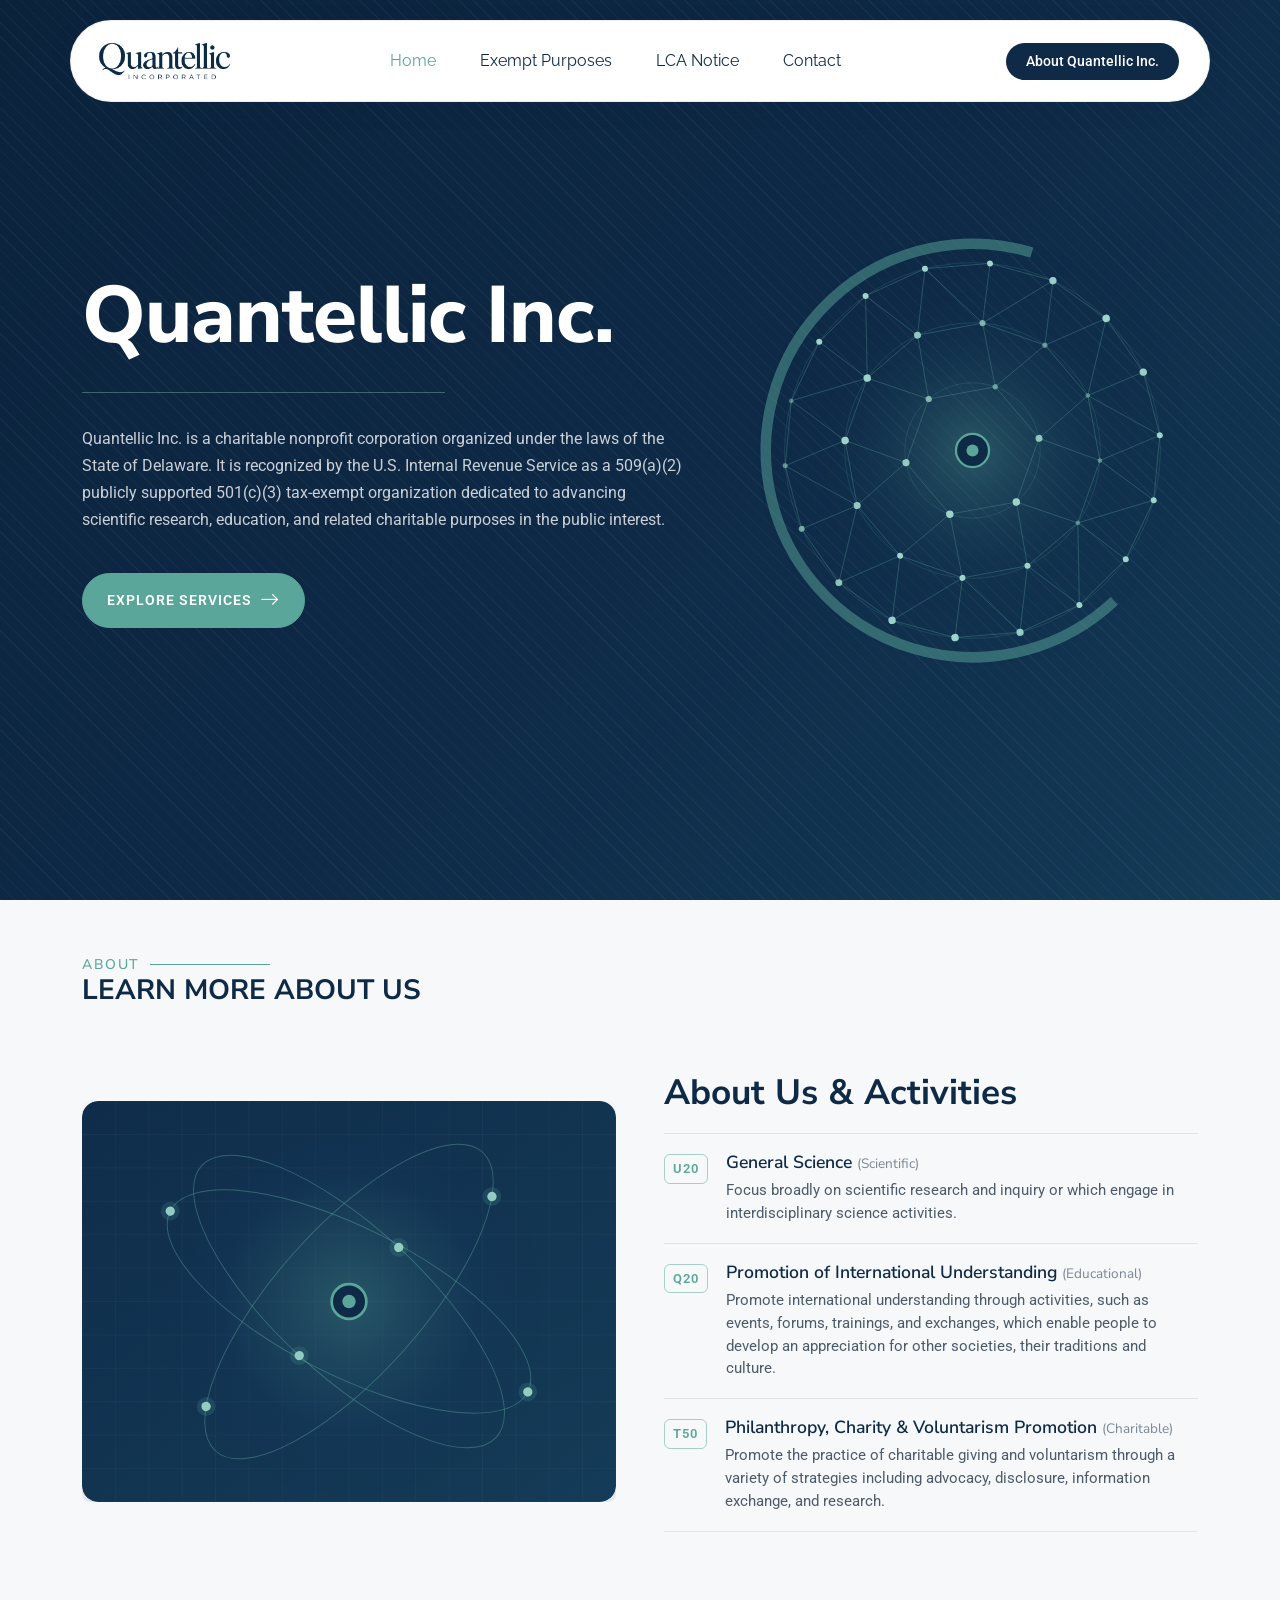
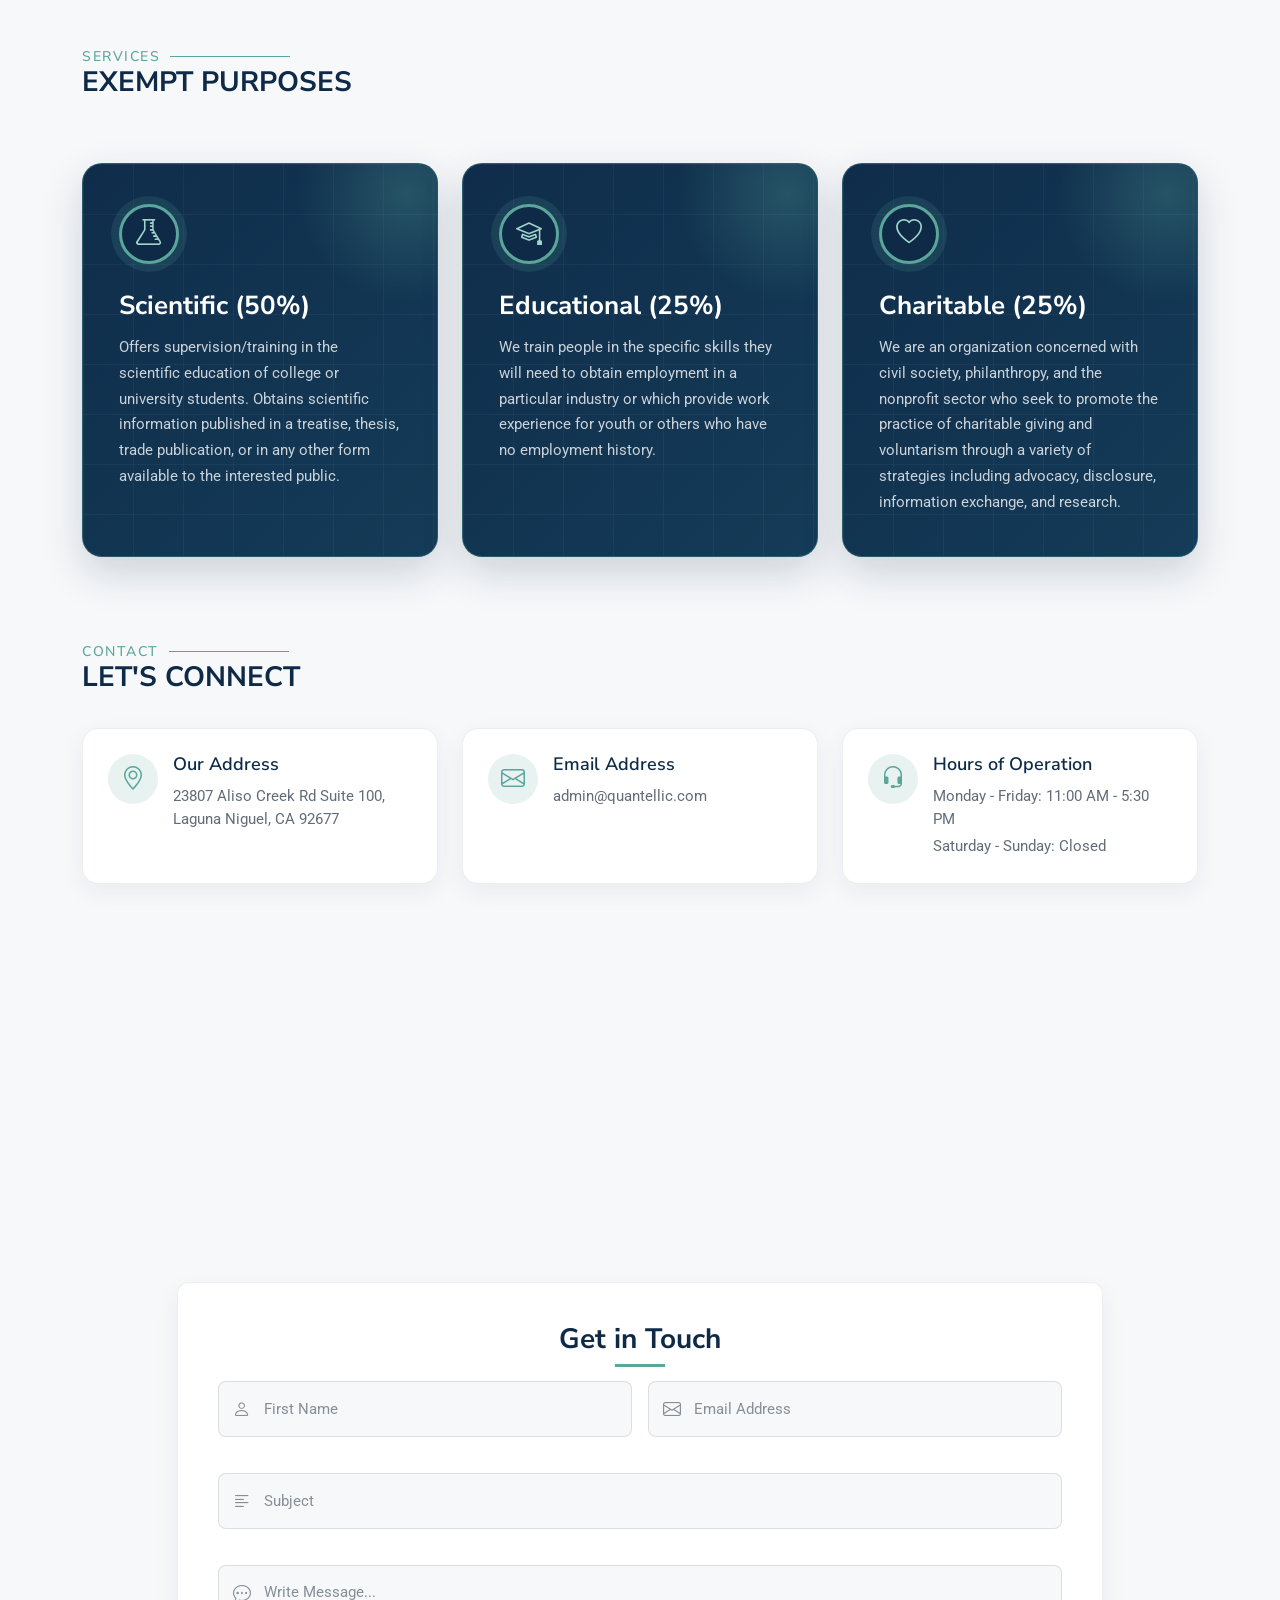
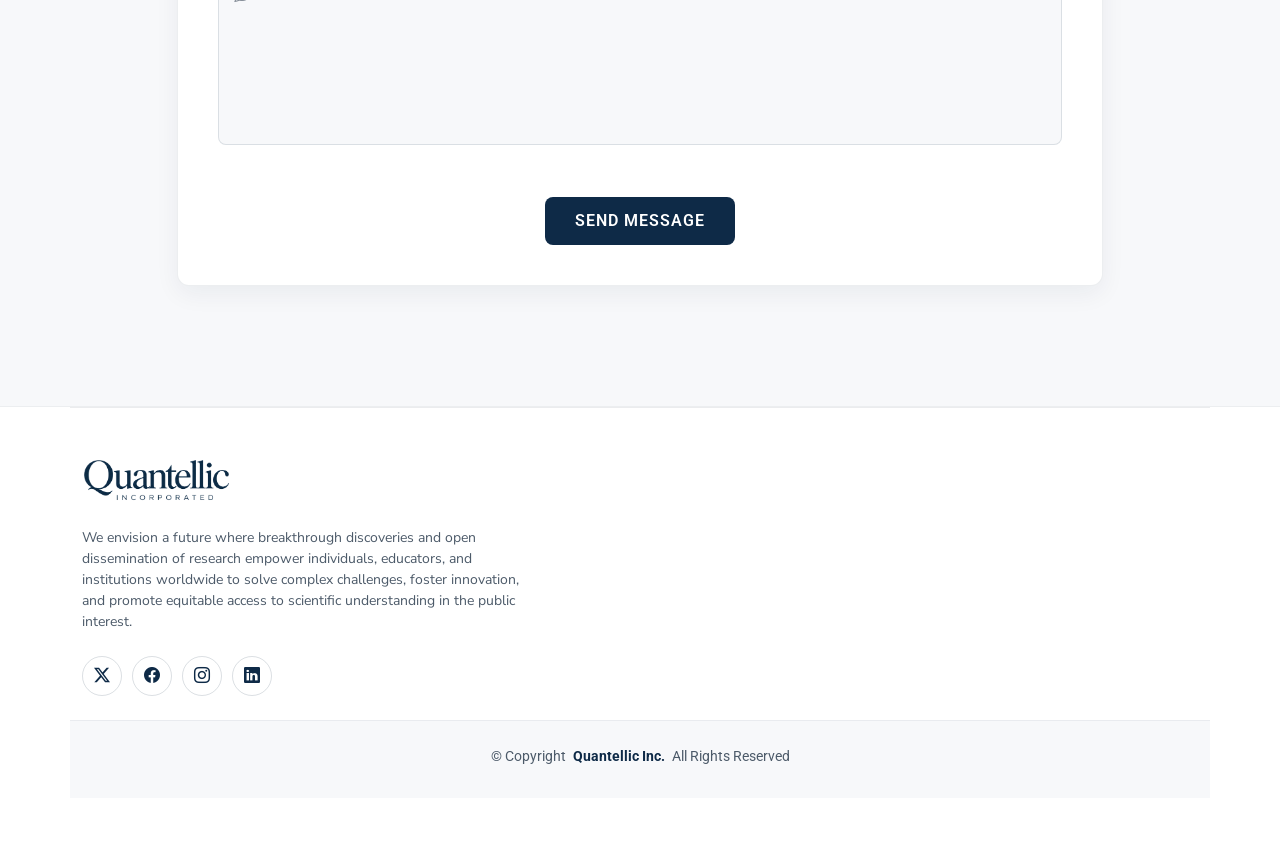
==== commit c5366f7a: "Footer vision: 'for the public good' -> 'in the public interest' Co-Authored-By: Claude Fable 5.2 <n" ====
--- a/index.html
+++ b/index.html
@@ -1100,7 +1100,7 @@
           <a href="index.html" class="logo d-flex align-items-center">
             <img src="assets/img/wordmark.png" alt="Quantellic Inc." style="max-height:44px;width:auto;">
           </a>
-          <p>We envision a future where breakthrough discoveries and open dissemination of research empower individuals, educators, and institutions worldwide to solve complex challenges, foster innovation, and promote equitable access to scientific understanding for the public good.</p>
+          <p>We envision a future where breakthrough discoveries and open dissemination of research empower individuals, educators, and institutions worldwide to solve complex challenges, foster innovation, and promote equitable access to scientific understanding in the public interest.</p>
         <div class="social-links d-flex mt-4">
             <a href=""><i class="bi bi-twitter-x"></i></a>
             <a href=""><i class="bi bi-facebook"></i></a>
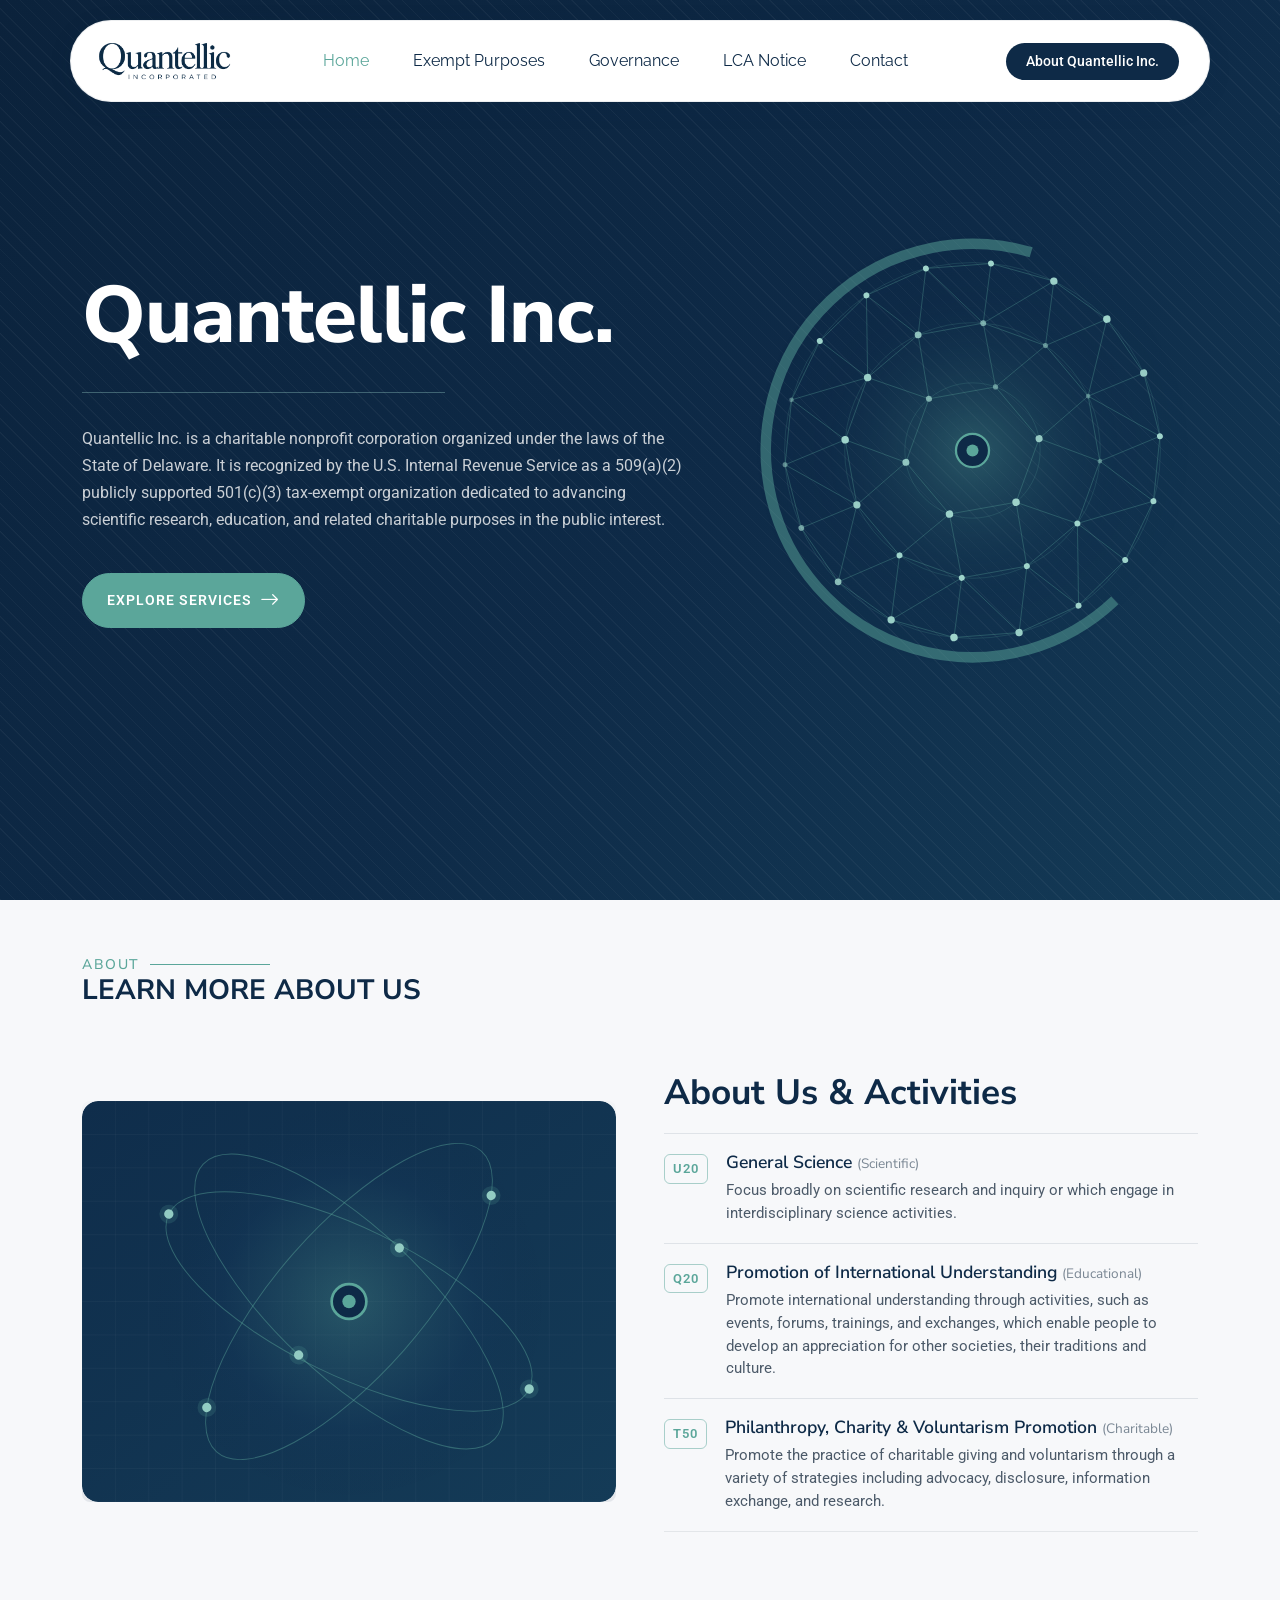
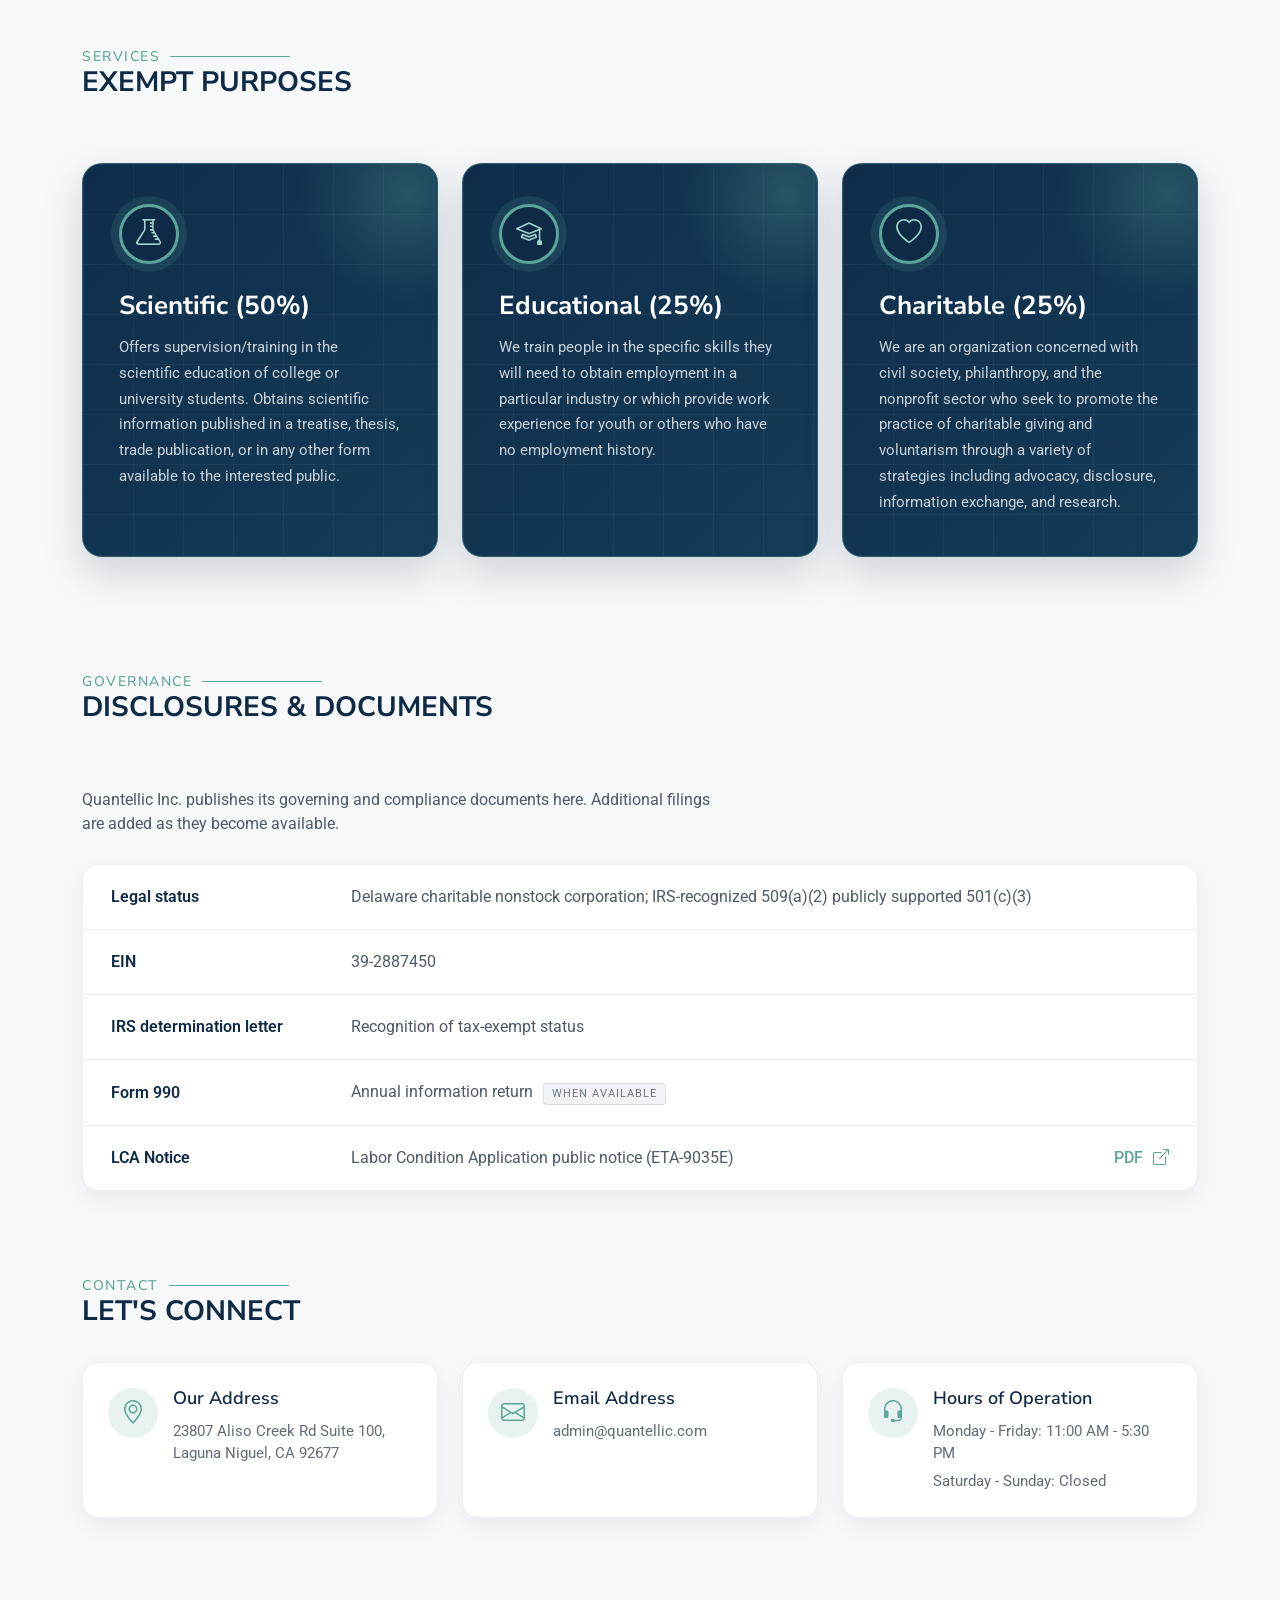
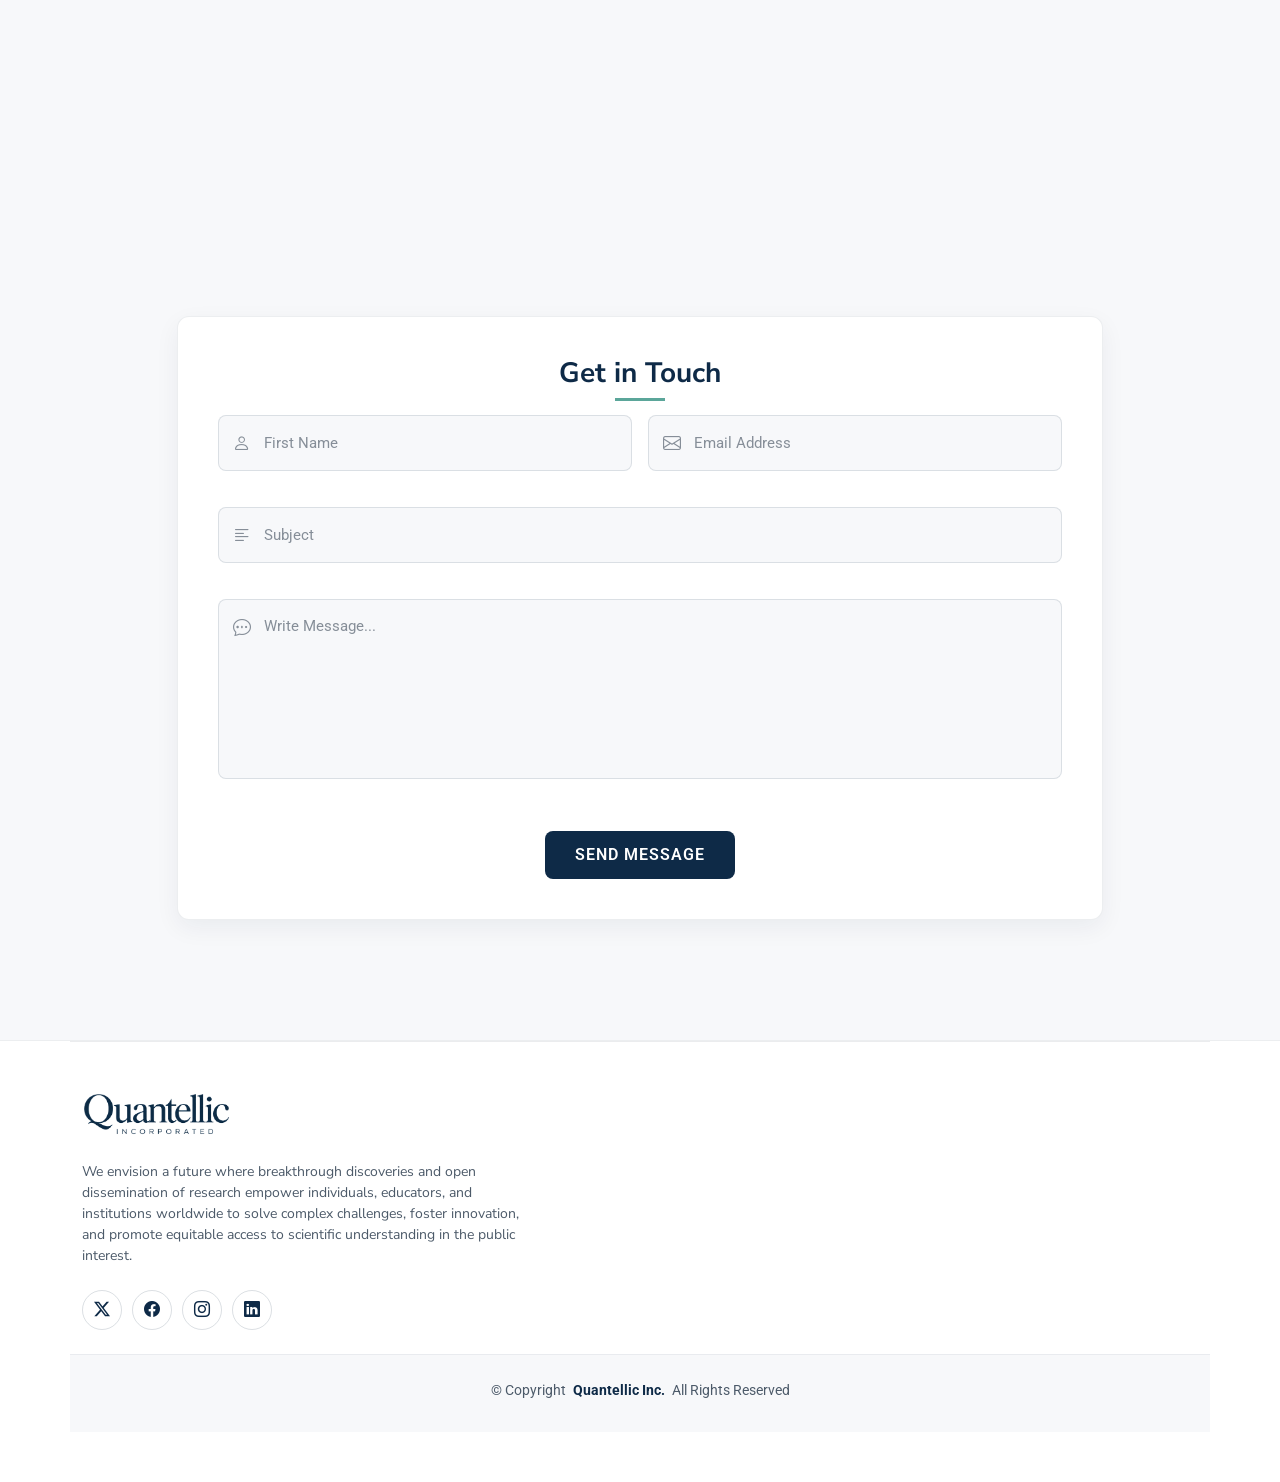
==== commit c9663957: "Draft: add Governance (Disclosures & documents) section and nav link Co-Authored-By: Claude Fable 5." ====
--- a/index.html
+++ b/index.html
@@ -27,7 +27,7 @@
 
   <!-- Main CSS File -->
   <link href="assets/css/main.css?v=20261016" rel="stylesheet">
-  <link href="assets/css/theme-light.css?v=20261016" rel="stylesheet">
+  <link href="assets/css/theme-light.css?v=20261113" rel="stylesheet">
 
   <!-- =======================================================
   * Template Name: Strategy
@@ -70,6 +70,7 @@
               <li><a href="#">Dropdown 4</a></li>
             </ul>
           </li> -->
+          <li><a href="#governance">Governance</a></li>
            <li><a href="pdf/Quantellic_LCA_Notices_ETA9035E_Combined.pdf">LCA Notice</a></li>
           <li><a href="#contact">Contact</a></li>
         </ul>
@@ -969,6 +970,28 @@
     </section><!-- /Faq Section -->
 
     <!-- Contact Section -->
+    <!-- Governance Section -->
+    <section id="governance" class="governance section">
+
+      <!-- Section Title -->
+      <div class="container section-title" data-aos="fade-up">
+        <h2>Governance</h2>
+        <div><span class="description-title">Disclosures &amp; documents</span></div>
+      </div><!-- End Section Title -->
+
+      <div class="container" data-aos="fade-up" data-aos-delay="100">
+        <p class="gov-intro">Quantellic Inc. publishes its governing and compliance documents here. Additional filings are added as they become available.</p>
+        <div class="gov-list">
+          <div class="gov-row"><span class="label">Legal status</span><span class="value">Delaware charitable nonstock corporation; IRS-recognized 509(a)(2) publicly supported 501(c)(3)</span></div>
+          <div class="gov-row"><span class="label">EIN</span><span class="value">39-2887450</span></div>
+          <div class="gov-row"><span class="label">IRS determination letter</span><span class="value">Recognition of tax-exempt status</span></div>
+          <div class="gov-row"><span class="label">Form 990</span><span class="value">Annual information return <span class="gov-tag">when available</span></span></div>
+          <div class="gov-row"><span class="label">LCA Notice</span><span class="value">Labor Condition Application public notice (ETA-9035E)</span><a class="doc" href="pdf/Quantellic_LCA_Notices_ETA9035E_Combined.pdf" target="_blank" rel="noopener">PDF <i class="bi bi-box-arrow-up-right"></i></a></div>
+        </div>
+      </div>
+
+    </section><!-- /Governance Section -->
+
     <section id="contact" class="contact section">
 
       <!-- Section Title -->
--- a/assets/css/theme-light.css
+++ b/assets/css/theme-light.css
@@ -97,16 +97,19 @@
 .scroll-top { background: var(--navy) !important; }
 .scroll-top:hover { background: var(--teal) !important; }
 
-/* Tax-exempt status block (About) */
-.about .about-content .activity-item.exempt-status .code { color: var(--navy); border-color: rgba(14, 42, 71, 0.30); }
-.about .about-content .exempt-facts { list-style: none; padding: 0; margin: 12px 0 0; border-top: 1px dashed rgba(14, 42, 71, 0.15); }
-.about .about-content .exempt-facts li { display: flex; justify-content: space-between; gap: 16px; padding: 8px 0; border-bottom: 1px dashed rgba(14, 42, 71, 0.15); font-size: 0.95rem; }
-.about .about-content .exempt-facts .label { color: #7A8794; }
-.about .about-content .exempt-facts .value { color: var(--navy); font-weight: 600; }
-.about .about-content .exempt-facts a.doc { color: var(--teal); text-decoration: none; }
-.about .about-content .exempt-facts a.doc:hover { text-decoration: underline; }
-
-/* Footer legal line */
-.footer .legal-line { font-size: 0.85rem; color: #6B7785; margin-top: 10px; }
-.footer .legal-line a { color: var(--teal); text-decoration: underline; }
-.about .about-content .codes-caption { font-size: 0.8rem; letter-spacing: 1.5px; text-transform: uppercase; color: #7A8794; margin: -6px 0 10px; }
+/* Governance */
+.governance .gov-intro { color: #4C5A69; max-width: 640px; margin-bottom: 28px; }
+.governance .gov-list { background: #fff; border: 1px solid rgba(14,42,71,0.08); border-radius: 16px; overflow: hidden; box-shadow: 0 8px 24px rgba(14,42,71,0.06); }
+.governance .gov-row { display: flex; align-items: center; justify-content: space-between; gap: 20px; padding: 20px 28px; border-top: 1px solid rgba(14,42,71,0.08); }
+.governance .gov-row:first-child { border-top: 0; }
+.governance .gov-row .label { font-family: var(--default-font); font-weight: 600; color: var(--navy); min-width: 220px; }
+.governance .gov-row .value { color: #4C5A69; flex: 1; }
+.governance .gov-row a.doc { color: var(--teal); font-weight: 500; white-space: nowrap; text-decoration: none; }
+.governance .gov-row a.doc:hover { text-decoration: underline; }
+.governance .gov-row a.doc i { margin-left: 6px; }
+.governance .gov-tag { display: inline-block; font-size: 11px; letter-spacing: 1px; text-transform: uppercase; color: #6B7785; background: #F1F3F6; border: 1px solid rgba(14,42,71,0.10); border-radius: 4px; padding: 2px 8px; margin-left: 6px; }
+@media (max-width: 767px) {
+  .governance .gov-row { flex-wrap: wrap; gap: 6px 16px; padding: 16px 20px; }
+  .governance .gov-row .label { min-width: 100%; }
+  .governance .gov-tag { margin-left: 0; }
+}
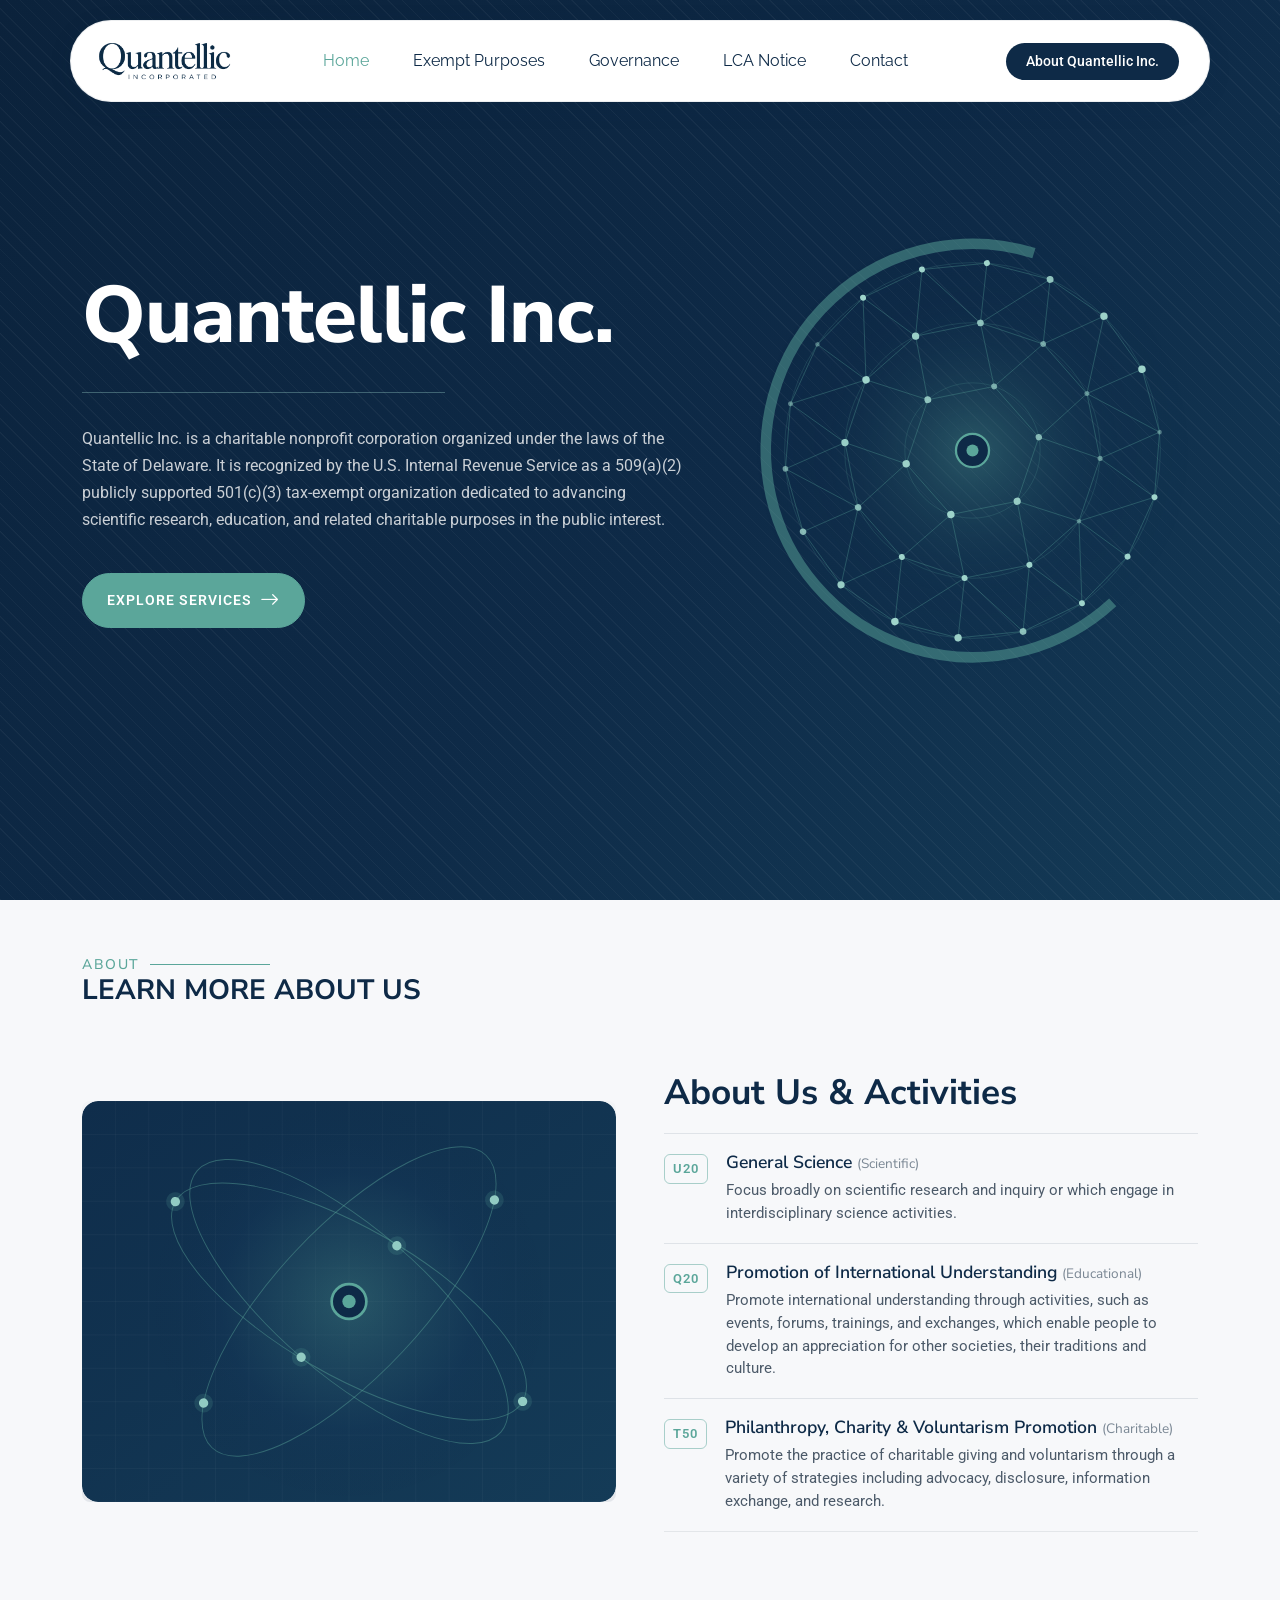
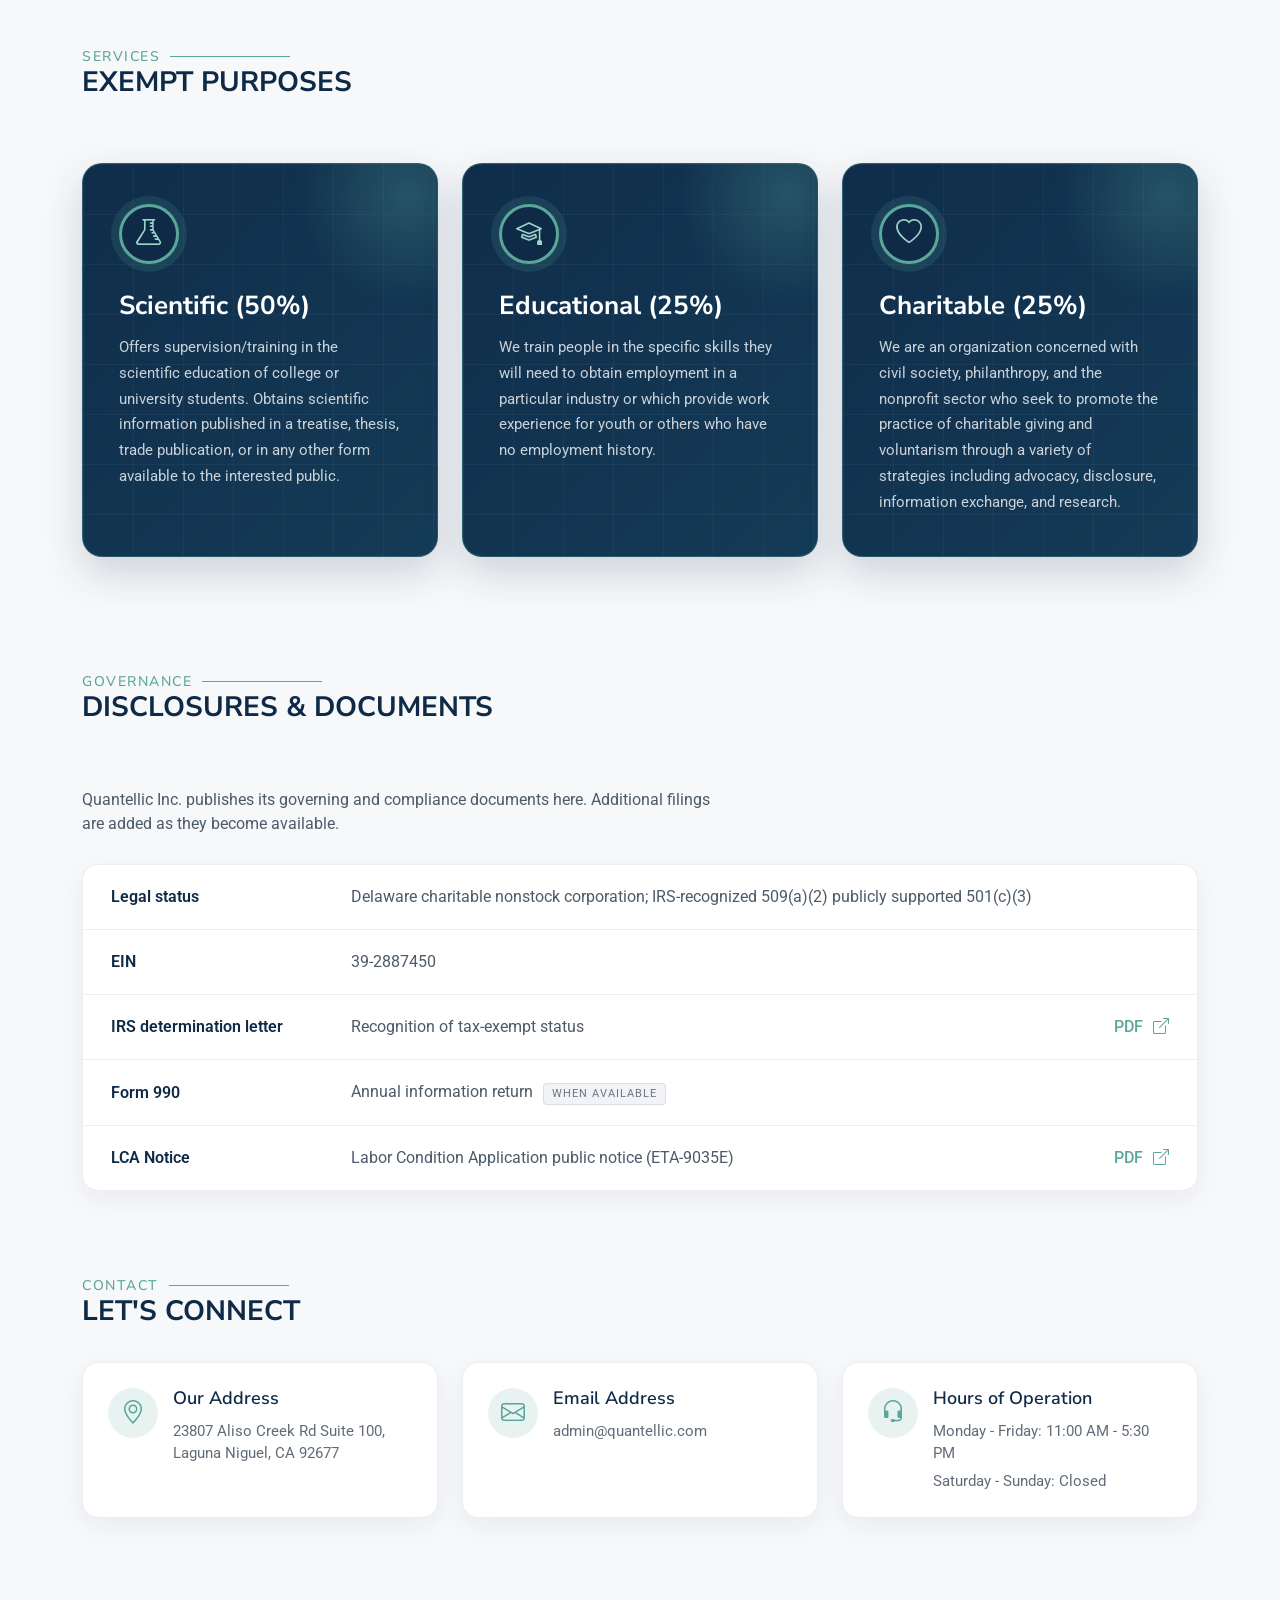
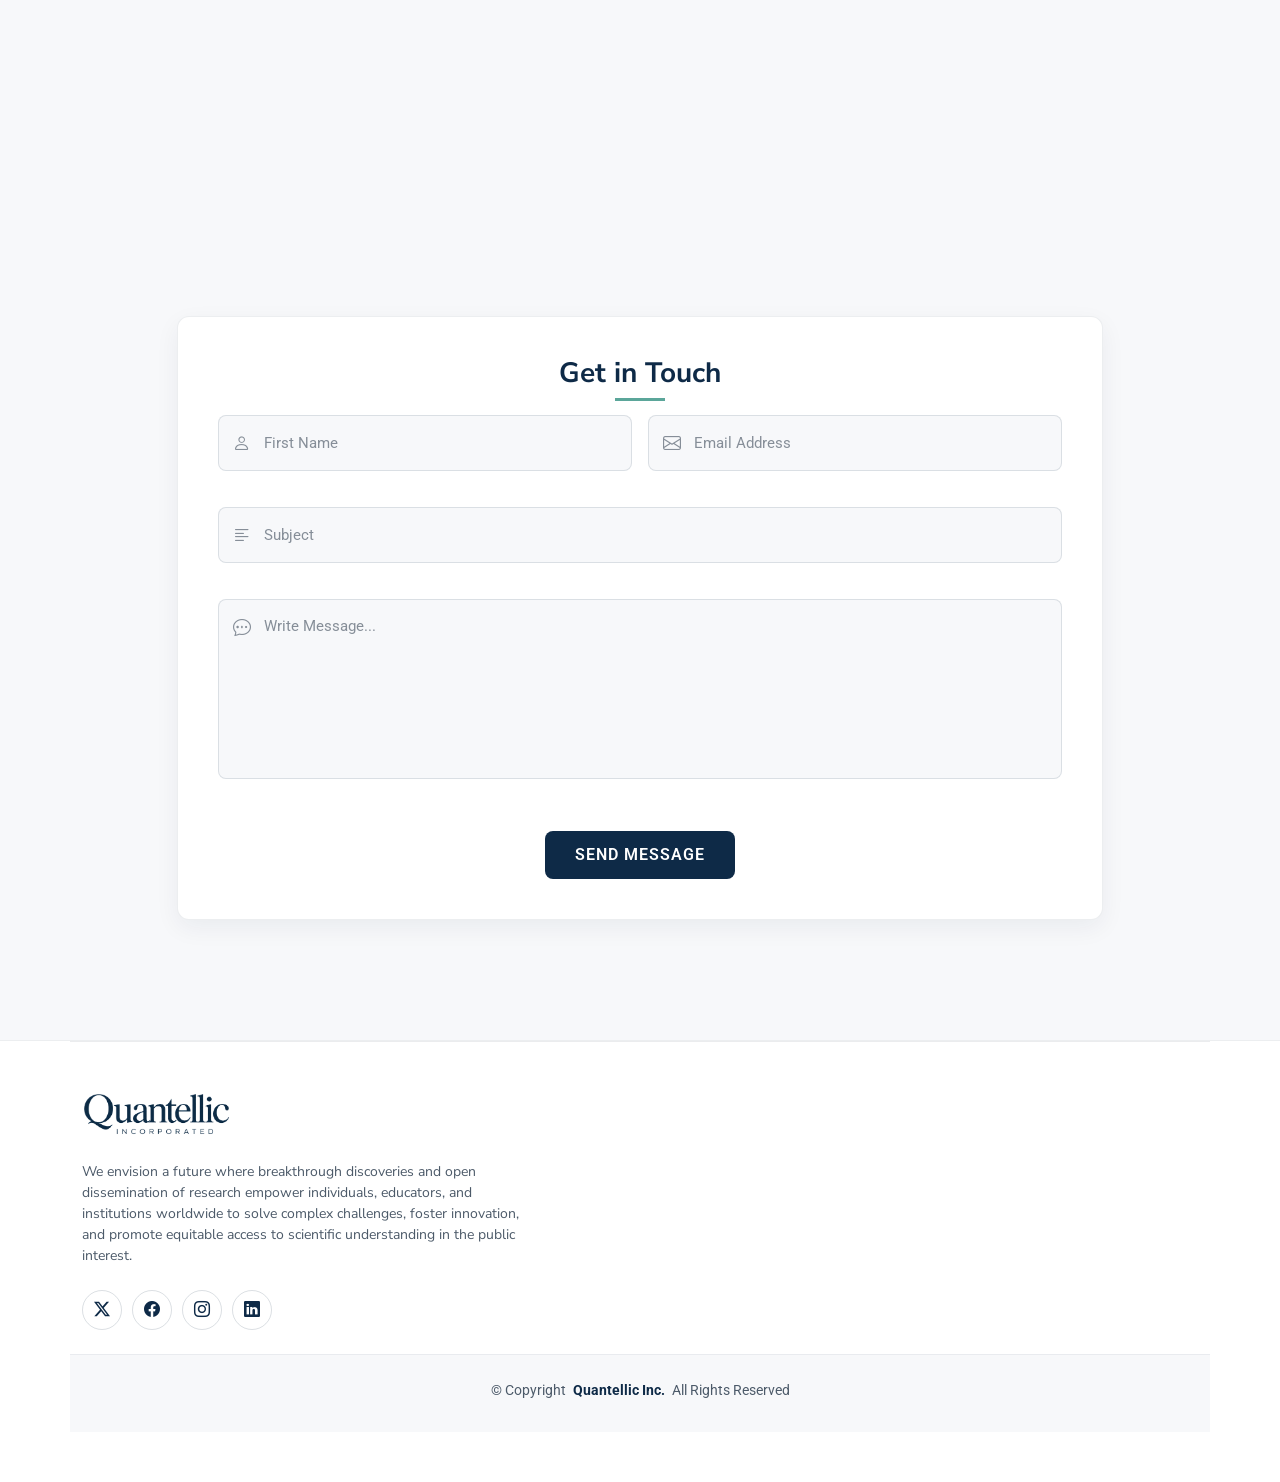
==== commit 4a10b3a9: "Governance: add IRS determination letter PDF and link Co-Authored-By: Claude Fable 5.2 <noreply@anth" ====
--- a/index.html
+++ b/index.html
@@ -984,7 +984,7 @@
         <div class="gov-list">
           <div class="gov-row"><span class="label">Legal status</span><span class="value">Delaware charitable nonstock corporation; IRS-recognized 509(a)(2) publicly supported 501(c)(3)</span></div>
           <div class="gov-row"><span class="label">EIN</span><span class="value">39-2887450</span></div>
-          <div class="gov-row"><span class="label">IRS determination letter</span><span class="value">Recognition of tax-exempt status</span></div>
+          <div class="gov-row"><span class="label">IRS determination letter</span><span class="value">Recognition of tax-exempt status</span><a class="doc" href="pdf/Quantellic_IRS_Determination_Letter.pdf" target="_blank" rel="noopener">PDF <i class="bi bi-box-arrow-up-right"></i></a></div>
           <div class="gov-row"><span class="label">Form 990</span><span class="value">Annual information return <span class="gov-tag">when available</span></span></div>
           <div class="gov-row"><span class="label">LCA Notice</span><span class="value">Labor Condition Application public notice (ETA-9035E)</span><a class="doc" href="pdf/Quantellic_LCA_Notices_ETA9035E_Combined.pdf" target="_blank" rel="noopener">PDF <i class="bi bi-box-arrow-up-right"></i></a></div>
         </div>
